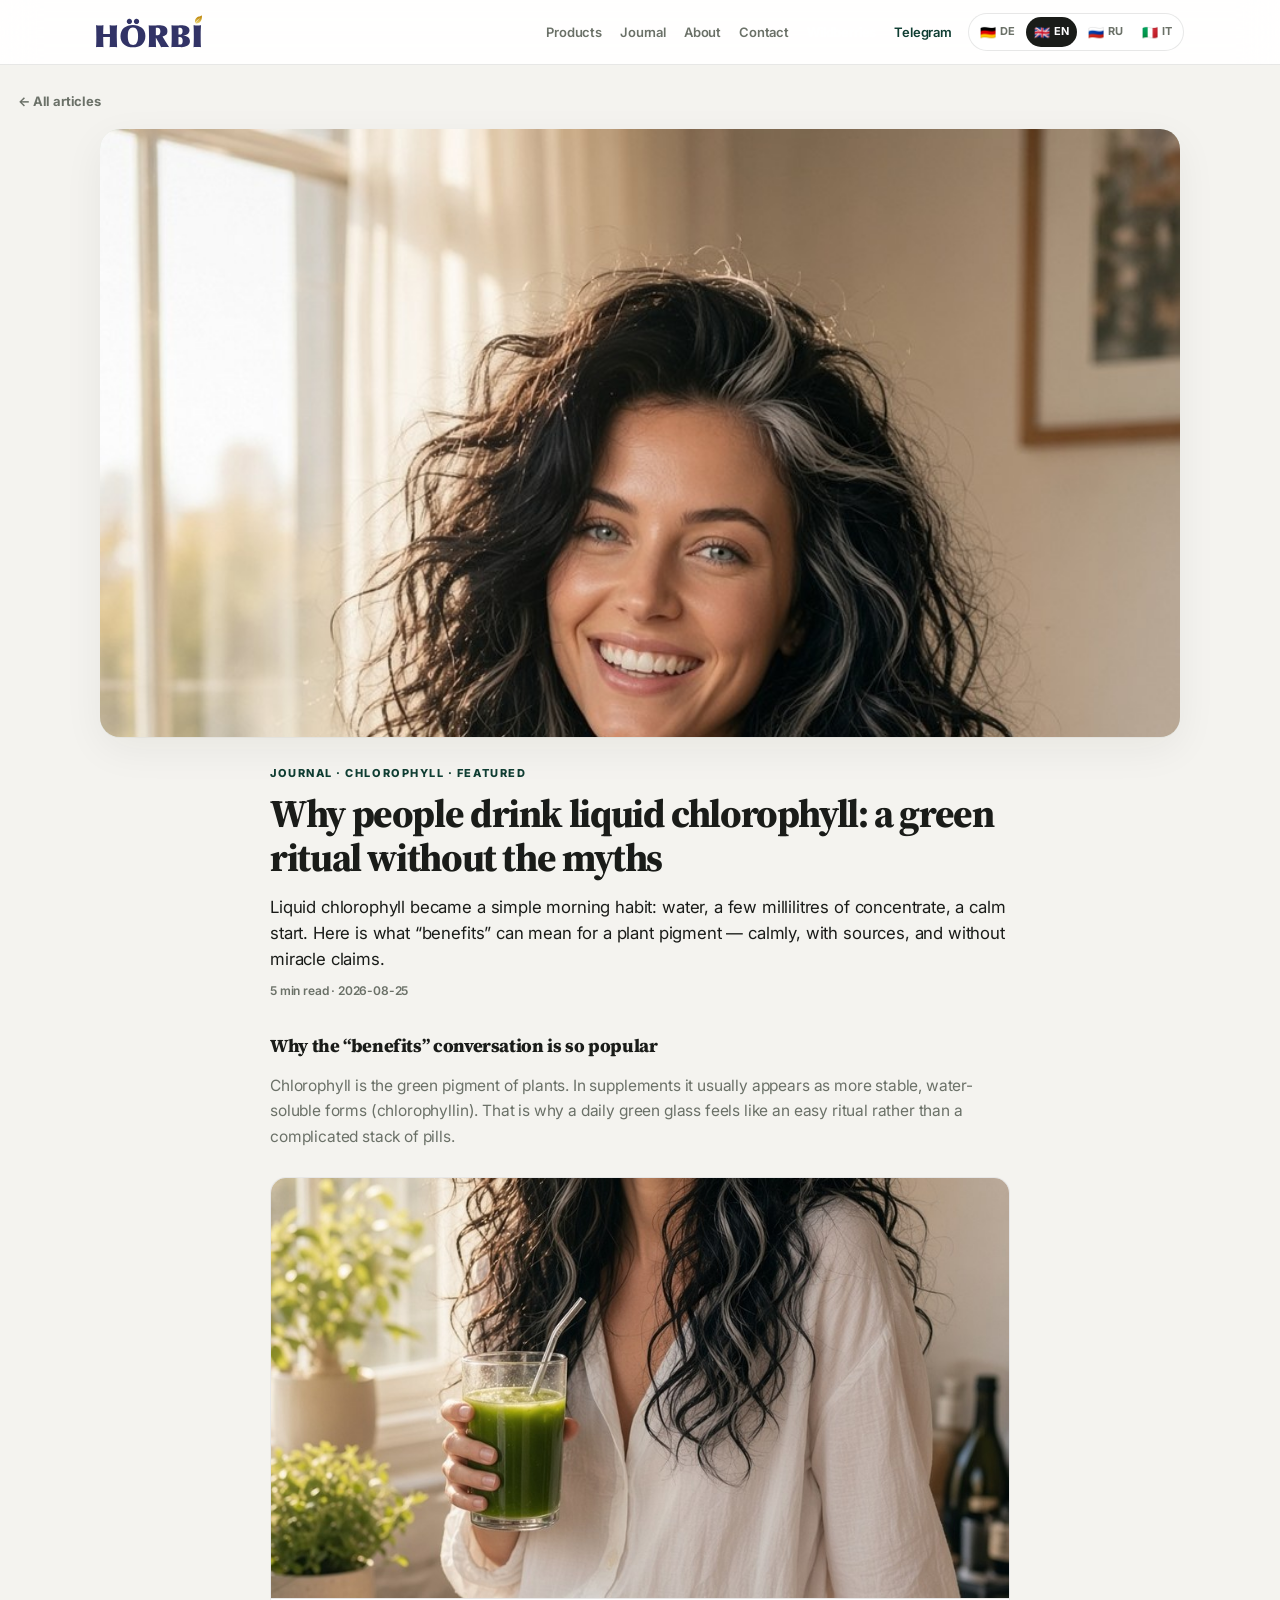
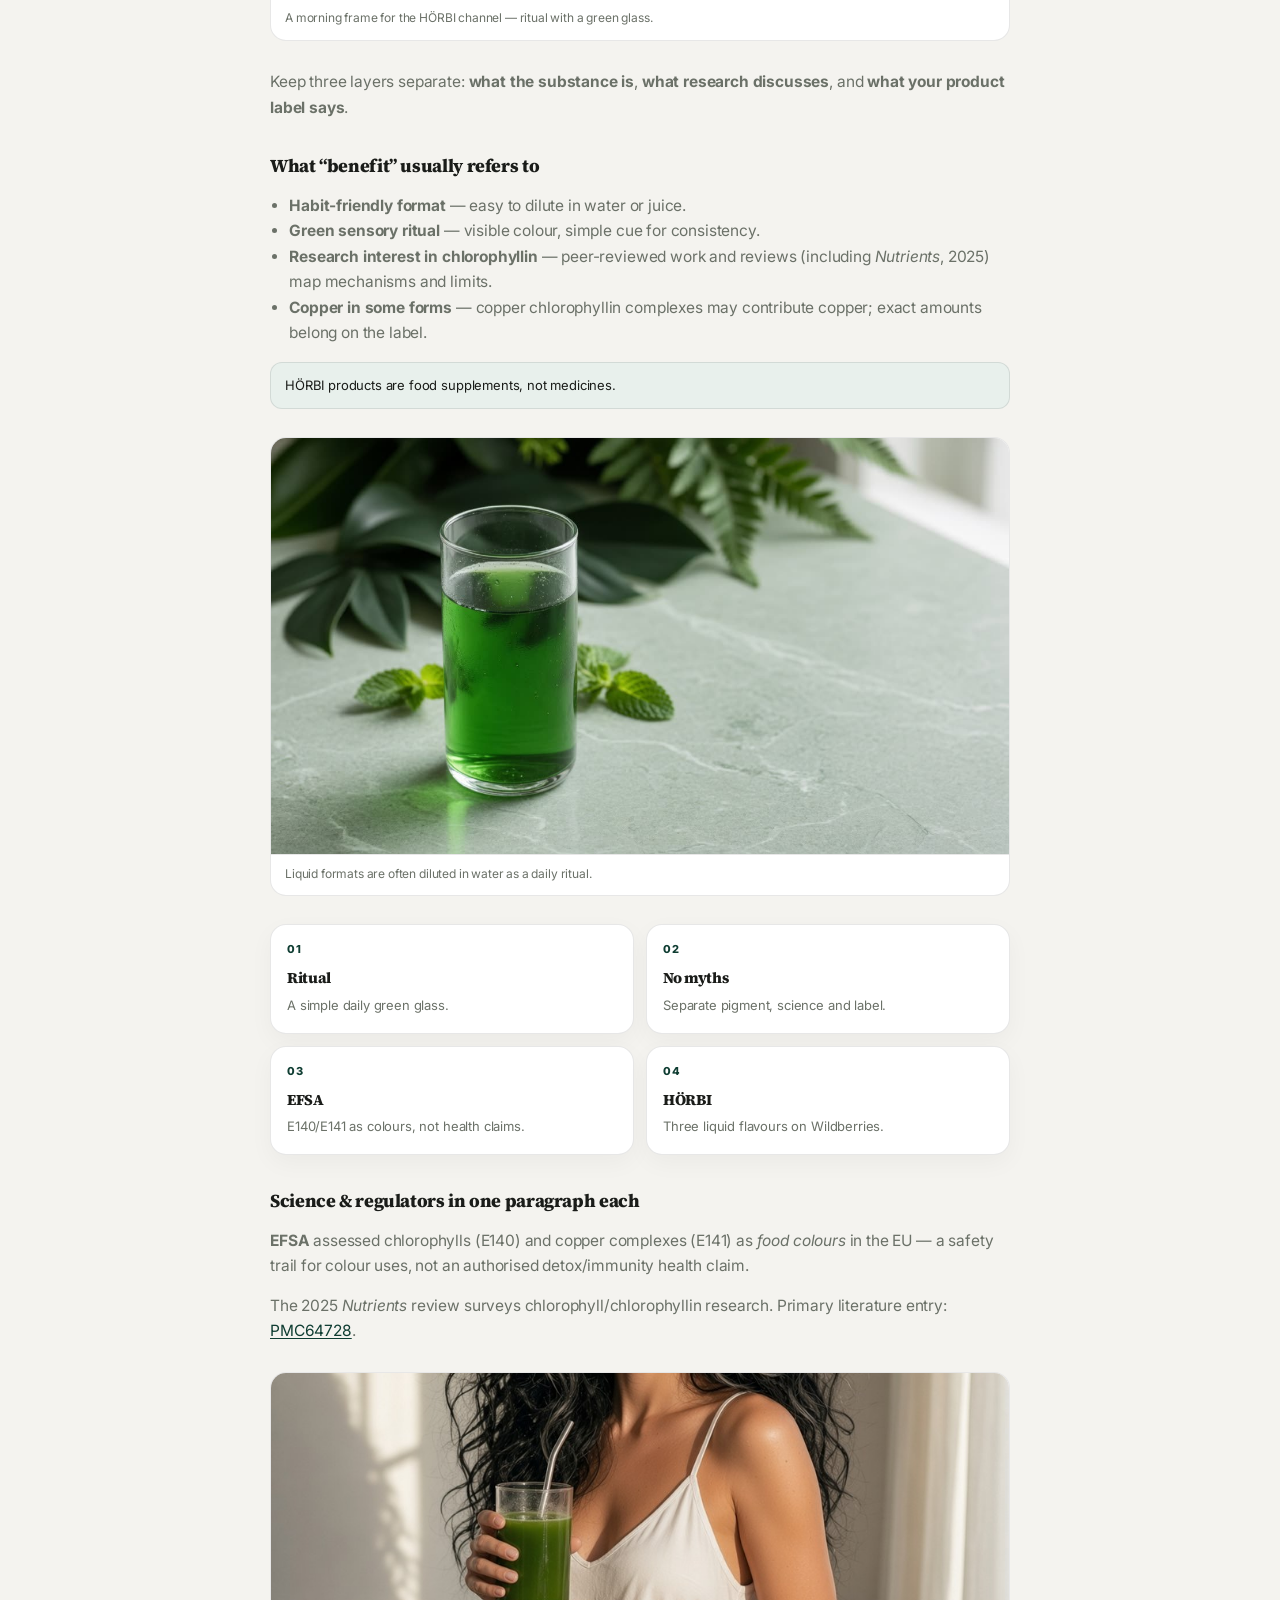
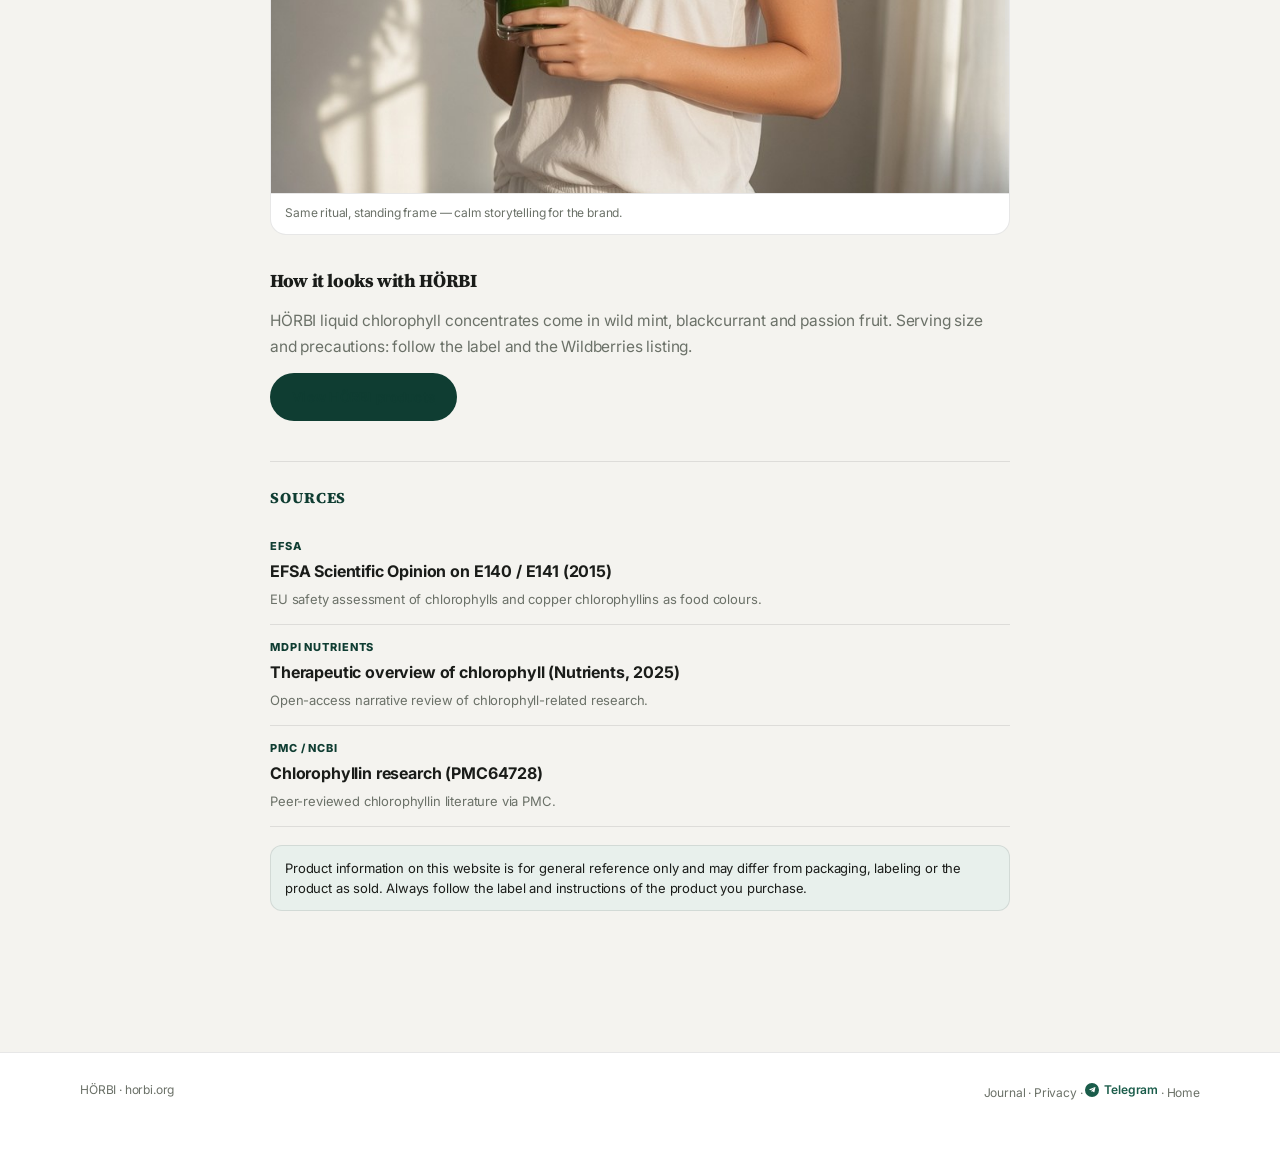
==== article.html @ d277d319 "Add featured chlorophyll ritual article with Alina photos First journal feature on green ritual with" ====
<!DOCTYPE html>
<html lang="en">
<head>
  <meta charset="UTF-8" />
  <meta name="viewport" content="width=device-width, initial-scale=1, viewport-fit=cover" />
  <title>Article — HÖRBI Journal</title>
  <meta name="description" content="HÖRBI Journal article on liquid chlorophyll with cited sources (PMC, EFSA, MDPI)." />
  <meta name="robots" content="index, follow" />
  <link rel="canonical" href="https://horbi.org/article.html" />
  <meta property="og:type" content="article" />
  <meta property="og:site_name" content="HÖRBI" />
  <meta property="og:image" content="https://horbi.org/media/articles/chlorophyll-glass.jpg" />
  <link rel="icon" href="media/brand/logo.svg" type="image/svg+xml" />
  <link rel="preconnect" href="https://fonts.googleapis.com" />
  <link rel="preconnect" href="https://fonts.gstatic.com" crossorigin />
  <link href="https://fonts.googleapis.com/css2?family=Inter:wght@400;500;600;700&family=Source+Serif+4:opsz,wght@8..60,500;8..60,600;8..60,700&display=swap" rel="stylesheet" />
  <link rel="stylesheet" href="css/app.css?v=20260825alina" />
  <link rel="stylesheet" href="css/articles.css?v=20260825alina" />
</head>
<body>
  <nav class="nav" id="site-nav">
    <div class="nav-inner">
      <a class="logo" href="index.html" aria-label="HÖRBI">
        <img src="media/brand/logo.svg" alt="HÖRBI" width="120" height="38" />
      </a>
      <button type="button" class="nav-toggle" id="nav-toggle" aria-expanded="false" aria-controls="nav-panel" aria-label="Menu">
        <span class="nav-toggle-bar" aria-hidden="true"></span>
        <span class="nav-toggle-bar" aria-hidden="true"></span>
        <span class="nav-toggle-bar" aria-hidden="true"></span>
      </button>
      <div class="nav-panel" id="nav-panel">
        <div class="nav-links">
          <a href="index.html#products" id="nav-products">Products</a>
          <a href="articles.html" id="nav-articles">Journal</a>
          <a href="index.html#about" id="nav-about">About</a>
          <a href="index.html#contact" id="nav-contact">Contact</a>
          <a class="nav-shop" href="https://www.wildberries.ru/brands/312311510-horbi" target="_blank" rel="noopener" id="nav-shop">Wildberries</a>
          <a class="nav-tg" href="https://t.me/horbiorg" target="_blank" rel="noopener" id="nav-telegram">Telegram</a>
        </div>
        <div class="lang" role="group" aria-label="Language">
          <button type="button" data-lang="de" title="Deutsch"><span class="flag">🇩🇪</span><span class="lang-code">DE</span></button>
          <button type="button" data-lang="en" class="active" title="English"><span class="flag">🇬🇧</span><span class="lang-code">EN</span></button>
          <button type="button" data-lang="ru" title="Русский"><span class="flag">🇷🇺</span><span class="lang-code">RU</span></button>
          <button type="button" data-lang="it" title="Italiano"><span class="flag">🇮🇹</span><span class="lang-code">IT</span></button>
        </div>
      </div>
    </div>
  </nav>

  <main class="article-page">
    <div id="article-root"></div>
  </main>

  <footer class="foot">
    <div class="foot-inner">
      <div>HÖRBI · horbi.org</div>
      <div>
        <a href="articles.html">Journal</a>
        ·
        <a href="privacy.html">Privacy</a>
        ·
        <a class="foot-tg" href="https://t.me/horbiorg" target="_blank" rel="noopener"><svg class="foot-tg__ico" viewBox="0 0 24 24" width="14" height="14" aria-hidden="true" focusable="false"><path fill="currentColor" d="M11.944 0A12 12 0 0 0 0 12a12 12 0 0 0 12 12 12 12 0 0 0 12-12A12 12 0 0 0 12 0a12 12 0 0 0-.056 0zm4.962 7.224c.1-.282.328-.4.582-.35.254.05.42.26.37.55l-1.7 8.04c-.12.56-.45.7-.91.43l-2.52-1.86-1.22 1.17c-.13.13-.25.25-.51.25l.18-2.56 4.66-4.21c.2-.18.0-.26-.1-.08l-5.76 3.63-2.48-.78c-.54-.17-.55-.54.11-.8l9.69-3.74z"/></svg>Telegram</a>
        ·
        <a href="index.html">Home</a>
      </div>
    </div>
  </footer>

  <script src="js/i18n.js?v=alina1"></script>
  <script src="js/articles-data.js?v=alina1"></script>
  <script src="js/articles-app.js?v=alina1"></script>
  <script src="js/track.js?v=1" defer></script>
</body>
</html>
---- css/app.css ----
/*
  HÖRBI — clinical / pharmacy-grade UI
  Inspired by Thorne (US clinical supplements): white space, charcoal type,
  restrained forest accent, science-over-hype calm.
*/
:root {
  --bg: #f7f6f3;
  --bg2: #ffffff;
  --page: #f4f3ef;
  --ink: #1a1c19;
  --ink-soft: #2c302a;
  --muted: #6b7168;
  --line: rgba(26, 28, 25, 0.1);
  --line-strong: rgba(26, 28, 25, 0.16);
  --green: #0f3d32;
  --green-mid: #1a5c4a;
  --green-deep: #0a2a22;
  --green-soft: #e8f0ec;
  --accent: #1a5c4a;
  --clinical: #eef2f0;
  --shadow: 0 1px 0 rgba(26, 28, 25, 0.04), 0 12px 40px rgba(26, 28, 25, 0.06);
  --shadow-hover: 0 1px 0 rgba(26, 28, 25, 0.05), 0 18px 48px rgba(26, 28, 25, 0.1);
  --ease: cubic-bezier(0.16, 1, 0.3, 1);
  --font: "Inter", "SF Pro Text", system-ui, -apple-system, sans-serif;
  --serif: "Source Serif 4", "Iowan Old Style", "Palatino Linotype", Georgia, serif;
  --max: 1120px;
  --radius: 12px;
  --radius-lg: 16px;
}

* { box-sizing: border-box; }
html { scroll-behavior: smooth; }
body {
  margin: 0;
  font-family: var(--font);
  color: var(--ink);
  line-height: 1.55;
  font-weight: 400;
  letter-spacing: -0.01em;
  -webkit-font-smoothing: antialiased;
  background-color: var(--page);
  background-image: none;
}
a { color: inherit; text-decoration: none; }
button { font: inherit; color: inherit; border: 0; background: none; cursor: pointer; }
img, video { display: block; max-width: 100%; }
h1, h2, h3, .section h2, .about h2, .contact-block h2, .hero h1 {
  font-family: var(--serif);
  font-weight: 600;
  letter-spacing: -0.025em;
}

/* Accessibility / SEO skip link */
.skip-link {
  position: absolute;
  left: -9999px;
  top: 0;
  z-index: 100;
  padding: 10px 16px;
  background: var(--ink);
  color: #fff;
  font-weight: 700;
  border-radius: 0 0 10px 0;
}
.skip-link:focus {
  left: 0;
}

/* Nav — clinical white bar */
.nav {
  position: fixed;
  inset: 0 0 auto 0;
  z-index: 50;
  min-height: 64px;
  display: flex;
  align-items: flex-start;
  justify-content: center;
  backdrop-filter: blur(18px) saturate(120%);
  background: rgba(255, 255, 255, 0.92);
  border-bottom: 1px solid var(--line);
}
.nav-inner {
  width: min(var(--max), 100%);
  padding: 0 16px;
  min-height: 64px;
  display: flex;
  align-items: center;
  justify-content: space-between;
  gap: 12px;
  position: relative;
  flex-wrap: wrap;
}
.logo {
  display: inline-flex;
  align-items: center;
  line-height: 0;
  flex: 0 0 auto;
  z-index: 2;
}
.logo img {
  height: 34px;
  width: auto;
  display: block;
}

/*
 * Mobile-first nav:
 * default = hamburger + collapsible panel
 * desktop (≥900px) = full horizontal bar, no hamburger
 */
.nav-toggle {
  display: grid;
  z-index: 3;
  order: 2;
  margin-left: auto;
  width: 46px;
  height: 46px;
  border-radius: 12px;
  border: 1px solid var(--line);
  background: #fff;
  box-shadow: 0 2px 10px rgba(18, 20, 15, 0.06);
  grid-auto-rows: min-content;
  place-content: center;
  place-items: center;
  gap: 5px;
  padding: 0;
  flex: 0 0 auto;
  -webkit-appearance: none;
  appearance: none;
  cursor: pointer;
}
.nav-toggle-bar {
  display: block;
  width: 18px;
  height: 2px;
  border-radius: 2px;
  background: #12140f;
  transition: transform 0.25s var(--ease), opacity 0.2s;
}
.nav.is-open .nav-toggle-bar:nth-child(1) {
  transform: translateY(7px) rotate(45deg);
}
.nav.is-open .nav-toggle-bar:nth-child(2) { opacity: 0; }
.nav.is-open .nav-toggle-bar:nth-child(3) {
  transform: translateY(-7px) rotate(-45deg);
}

.nav-panel {
  display: none;
  order: 3;
  flex: 1 1 100%;
  width: 100%;
  flex-direction: column;
  align-items: stretch;
  gap: 14px;
  padding: 8px 0 16px;
  border-top: 1px solid var(--line);
  min-width: 0;
}
.nav.is-open .nav-panel {
  display: flex;
}
.nav-links {
  display: flex;
  flex-direction: column;
  align-items: stretch;
  gap: 2px;
  width: 100%;
}
.nav-links > a {
  display: block;
  font-size: 15px;
  font-weight: 600;
  color: var(--muted);
  padding: 12px 10px;
  border-radius: 12px;
  white-space: normal;
}
.nav-links > a:hover,
.nav-links > a:active {
  background: rgba(47, 107, 58, 0.08);
  color: var(--ink);
}
.nav-links > a.nav-shop {
  color: #fff;
  font-weight: 600;
  background: var(--green);
  text-align: center;
  margin-top: 4px;
}
.nav-links > a.nav-shop:hover {
  background: var(--green-mid);
  color: #fff;
}
.nav-links > a.nav-tg {
  color: var(--green);
  font-weight: 600;
  background: var(--green-soft);
  text-align: center;
}

.lang {
  display: flex;
  gap: 3px;
  padding: 4px;
  border: 1px solid var(--line);
  border-radius: 999px;
  background: #fff;
  flex: 0 0 auto;
  width: 100%;
  justify-content: space-between;
}
.lang button {
  display: inline-flex;
  align-items: center;
  justify-content: center;
  gap: 4px;
  flex: 1 1 0;
  min-height: 40px;
  padding: 0 6px;
  border-radius: 999px;
  font-size: 11px;
  font-weight: 700;
  color: var(--muted);
}
.lang button.active {
  background: var(--ink);
  color: #fff;
}
.lang .flag { font-size: 13px; line-height: 1; }

/* Desktop: full menu, hide hamburger */
@media (min-width: 900px) {
  .nav-toggle {
    display: none !important;
  }
  .nav-panel {
    display: flex !important;
    order: 2;
    flex: 1 1 auto;
    width: auto;
    flex-direction: row;
    align-items: center;
    justify-content: flex-end;
    gap: 14px;
    padding: 0;
    border-top: 0;
  }
  .nav-links {
    flex-direction: row;
    align-items: center;
    gap: 4px 14px;
    width: auto;
    flex-wrap: wrap;
    justify-content: flex-end;
  }
  .nav-links > a {
    display: inline;
    font-size: 13px;
    padding: 6px 2px;
    border-radius: 0;
    background: transparent;
    white-space: nowrap;
  }
  .nav-links > a:hover,
  .nav-links > a:active {
    background: transparent;
    color: var(--ink);
  }
  .nav-links > a.nav-shop,
  .nav-links > a.nav-tg {
    background: transparent;
    margin-top: 0;
    text-align: left;
  }
  .lang {
    width: auto;
    justify-content: flex-start;
    padding: 3px;
  }
  .lang button {
    flex: 0 0 auto;
    min-height: 30px;
    padding: 0 8px;
  }
}

/* Hero: full first screen — logo + headline + CTAs, then scroll to products */
.hero {
  position: relative;
  /* true full viewport on load (mobile browser chrome safe) */
  height: 100vh;
  height: 100svh;
  min-height: 100vh;
  min-height: 100svh;
  max-height: 100vh;
  max-height: 100svh;
  display: grid;
  place-items: center;
  text-align: center;
  /* room for fixed nav; keep content optically centered */
  padding: max(72px, env(safe-area-inset-top, 0px)) 18px max(28px, env(safe-area-inset-bottom, 0px));
  box-sizing: border-box;
  overflow: hidden;
  color: #fff;
  isolation: isolate;
}
.hero-media {
  position: absolute;
  inset: 0;
  overflow: hidden;
  z-index: 0;
  background: #0a1f18;
}
.hero-video {
  position: absolute;
  inset: -12px;
  width: calc(100% + 24px);
  height: calc(100% + 24px);
  object-fit: cover;
  filter: saturate(0.92) brightness(0.78) contrast(1.05);
  transform: scale(1.03);
  opacity: 1;
}
.hero-blur {
  position: absolute;
  inset: 0;
  background: rgba(8, 22, 18, 0.22);
  backdrop-filter: none;
  -webkit-backdrop-filter: none;
}
.hero-veil {
  position: absolute;
  inset: 0;
  background:
    linear-gradient(180deg,
      rgba(6, 18, 14, 0.55) 0%,
      rgba(8, 22, 18, 0.28) 42%,
      rgba(8, 22, 18, 0.5) 100%);
}
.hero-fade {
  position: absolute;
  left: 0;
  right: 0;
  bottom: 0;
  height: 96px;
  z-index: 1;
  pointer-events: none;
  background: linear-gradient(
    180deg,
    rgba(244, 243, 239, 0) 0%,
    rgba(244, 243, 239, 0.45) 50%,
    var(--page) 100%
  );
}
.hero-copy {
  position: relative;
  z-index: 2;
  /* grows with desktop width so type can go ~2× on large screens */
  max-width: min(1120px, 94vw);
  width: 100%;
  margin: 0 auto;
  padding: 0 4px 8px;
  display: flex;
  flex-direction: column;
  align-items: center;
  justify-content: center;
}
/* large white brand mark instead of «БАДы» kicker */
.hero-brand {
  display: flex;
  justify-content: center;
  margin: 0 0 clamp(16px, 2.2vw, 32px);
}
.hero-logo {
  /* phone ~72vw; desktop scales up to ~2× previous 380px cap */
  width: min(72vw, clamp(280px, 36vw, 760px));
  height: auto;
  max-height: none;
  opacity: 0.98;
  /* uses logo-white.svg — no CSS filter (broken on many iOS Safari builds) */
  filter: none;
  -webkit-filter: none;
  box-shadow: none;
}
.hero h1 {
  margin: 0;
  font-family: var(--serif);
  font-size: clamp(2.2rem, 1.05rem + 4.8vw, 5.6rem);
  font-weight: 600;
  letter-spacing: -0.03em;
  line-height: 1.02;
  white-space: pre-line;
}
.hero .sub {
  margin: clamp(14px, 1.8vw, 26px) auto 0;
  max-width: min(40ch, 92%);
  font-size: clamp(0.98rem, 0.88rem + 0.55vw, 1.35rem);
  font-weight: 400;
  line-height: 1.5;
  color: rgba(255, 255, 255, 0.88);
}
.actions {
  margin-top: clamp(22px, 2.5vw, 40px);
  display: flex;
  flex-wrap: wrap;
  gap: clamp(10px, 1.2vw, 16px);
  justify-content: center;
}
.hero .btn {
  min-height: clamp(46px, 3.2vw, 58px);
  padding: 0 clamp(20px, 2vw, 32px);
  font-size: clamp(14px, 0.85rem + 0.35vw, 17px);
}
.btn {
  display: inline-flex;
  align-items: center;
  justify-content: center;
  min-height: 48px;
  padding: 0 22px;
  border-radius: 999px;
  font-weight: 600;
  font-size: 13.5px;
  letter-spacing: 0.02em;
  transition: background 0.2s var(--ease), color 0.2s, box-shadow 0.2s, transform 0.2s;
}
.btn-fill {
  background: #fff;
  color: var(--green-deep);
}
.btn-fill:hover {
  transform: translateY(-1px);
  box-shadow: var(--shadow-hover);
}
.btn-ghost {
  border: 1px solid rgba(255, 255, 255, 0.4);
  color: #fff;
  background: rgba(255, 255, 255, 0.06);
}
.btn-ghost:hover {
  background: rgba(255, 255, 255, 0.12);
}
.btn-dark {
  background: var(--green);
  color: #fff;
}
.btn-dark:hover {
  background: var(--green-mid);
}
.btn-line {
  border: 1px solid var(--line-strong);
  background: #fff;
  color: var(--ink);
}
.btn-line:hover {
  border-color: var(--green);
  color: var(--green);
}

/* Living catalog band — starts right after full-screen hero */
.catalog-band {
  position: relative;
  isolation: isolate;
  overflow: hidden;
  padding: 36px 0 36px;
  scroll-margin-top: 64px;
}
#products {
  scroll-margin-top: 72px;
}
.catalog-media {
  position: absolute;
  inset: 0;
  z-index: 0;
  overflow: hidden;
  pointer-events: none;
}
.catalog-video {
  position: absolute;
  inset: -12px;
  width: calc(100% + 24px);
  height: calc(100% + 24px);
  object-fit: cover;
  object-position: center;
  filter: blur(1px) saturate(1.05) brightness(0.92);
  transform: scale(1.03);
  opacity: 0.55;
}
.catalog-veil {
  position: absolute;
  inset: 0;
  background:
    linear-gradient(180deg,
      rgba(244, 243, 239, 0.92) 0%,
      rgba(244, 243, 239, 0.82) 20%,
      rgba(244, 243, 239, 0.78) 55%,
      rgba(244, 243, 239, 0.94) 100%);
}
/* Prefer reduced motion / save data: hide video */
@media (prefers-reduced-motion: reduce) {
  .catalog-video { display: none; }
  .catalog-veil {
    background: transparent;
  }
}

/* Sections — float over catalog video / page gradients */
.section {
  width: min(var(--max), 100%);
  margin: 0 auto;
  padding: 28px 18px 12px;
  position: relative;
  z-index: 2;
}
.section h2 {
  margin: 0 0 22px;
  font-family: var(--serif);
  font-size: clamp(1.55rem, 2.8vw, 2.05rem);
  letter-spacing: -0.028em;
  font-weight: 600;
  color: var(--ink);
}
.catalog-band .section h2 {
  text-shadow: none;
}
.grid {
  display: grid;
  grid-template-columns: repeat(3, 1fr);
  gap: 16px;
}

/* Product cards — pharmacy shelf: quiet white, thin border */
.card {
  display: flex;
  flex-direction: column;
  border-radius: var(--radius-lg);
  overflow: hidden;
  background: var(--bg2);
  border: 1px solid var(--line);
  box-shadow: var(--shadow);
  cursor: pointer;
  text-align: left;
  padding: 0;
  color: inherit;
  transition: transform 0.3s var(--ease), box-shadow 0.3s, border-color 0.3s;
  min-width: 0;
}
.card:hover {
  transform: translateY(-3px);
  border-color: var(--line-strong);
  box-shadow: var(--shadow-hover);
}
.card.soon { cursor: pointer; }
.card-media {
  position: relative;
  width: 100%;
  aspect-ratio: 4 / 5;
  background: var(--clinical);
  overflow: hidden;
}
.card-media .card-img,
.card-media img {
  width: 100%;
  height: 100%;
  object-fit: cover;
  object-position: center;
  display: block;
}
/* placeholder only when it's the sole media child (no photo) */
.card-media .ph {
  position: absolute;
  inset: 0;
  display: none;
  place-items: center;
  gap: 8px;
  padding: 20px;
  text-align: center;
  color: var(--muted);
  font-weight: 600;
  background: var(--clinical);
  pointer-events: none;
}
/* never show placeholder on top of a real image */
.card-media:has(img) .ph,
.card-media .ph[hidden] {
  display: none !important;
}
.card-media:not(:has(img)) .ph,
.card-media .ph:only-child {
  display: grid;
}
.badge {
  position: absolute;
  top: 12px;
  left: 12px;
  z-index: 1;
  font-size: 10px;
  font-weight: 700;
  letter-spacing: 0.12em;
  text-transform: uppercase;
  padding: 6px 10px;
  border-radius: 4px;
  background: var(--green);
  color: #fff;
  border: 0;
}
.card-body {
  padding: 18px 16px 20px;
  display: flex;
  flex-direction: column;
  gap: 6px;
  flex: 1;
  min-height: 0;
  border-top: 1px solid var(--line);
}
.card-body h3 {
  margin: 0;
  font-family: var(--serif);
  font-size: 1.08rem;
  font-weight: 600;
  letter-spacing: -0.02em;
  line-height: 1.28;
}
.card-body p {
  margin: 0;
  color: var(--muted);
  font-size: 13px;
  line-height: 1.45;
  flex: 1;
}
.card-body .more {
  margin-top: 10px;
  font-size: 11px;
  font-weight: 700;
  letter-spacing: 0.08em;
  text-transform: uppercase;
  color: var(--green-mid);
}
.soon-big {
  font-family: var(--serif);
  font-size: 1.35rem;
  font-weight: 600;
  letter-spacing: 0.04em;
  text-transform: uppercase;
  color: var(--green);
}

/* About */
.about {
  width: min(720px, 100%);
  margin: 48px auto 0;
  padding: 48px 18px 12px;
  text-align: center;
}
.about h2 {
  margin: 0 0 16px;
  font-family: var(--serif);
  letter-spacing: -0.028em;
  font-weight: 600;
  font-size: clamp(1.55rem, 2.8vw, 2.1rem);
}
.about p {
  margin: 0 auto 14px;
  color: var(--muted);
  font-size: 16px;
  line-height: 1.65;
  max-width: 54ch;
}

/* Contact — clinical card */
.contact-block {
  width: min(560px, 100%);
  margin: 36px auto 0;
  padding: 36px 28px 34px;
  text-align: center;
  border-radius: var(--radius-lg);
  border: 1px solid var(--line);
  background: #fff;
  box-shadow: var(--shadow);
}
.contact-block h2 {
  margin: 0 0 12px;
  font-family: var(--serif);
  letter-spacing: -0.028em;
  font-weight: 600;
}
.contact-block p {
  margin: 0 auto 22px;
  color: var(--muted);
  max-width: 38ch;
  font-size: 15px;
  line-height: 1.55;
}
/* Telegram channel — calm clinical strip */
.tg-channel {
  width: min(560px, 100%);
  margin: 28px auto 0;
  padding: 0 18px 8px;
}
.tg-channel__card {
  display: flex;
  align-items: center;
  gap: 14px;
  padding: 18px 20px;
  border-radius: var(--radius-lg);
  border: 1px solid var(--line);
  background: #fff;
  box-shadow: var(--shadow);
  color: var(--ink);
  text-decoration: none;
  transition: transform 0.2s var(--ease), box-shadow 0.2s, border-color 0.2s;
}
.tg-channel__card:hover {
  transform: translateY(-2px);
  border-color: var(--line-strong);
  box-shadow: var(--shadow-hover);
  color: var(--ink);
}
.tg-channel__icon {
  flex: 0 0 48px;
  width: 48px;
  height: 48px;
  border-radius: 50%;
  display: grid;
  place-items: center;
  color: #fff;
  background: #229ed9;
  box-shadow: none;
}
.tg-channel__icon svg { display: block; }
.tg-channel__text {
  flex: 1 1 auto;
  min-width: 0;
  display: flex;
  flex-direction: column;
  gap: 2px;
  text-align: left;
}
.tg-channel__kicker {
  font-size: 10px;
  font-weight: 700;
  letter-spacing: 0.12em;
  text-transform: uppercase;
  color: var(--green-mid);
}
.tg-channel__title {
  font-family: var(--serif);
  font-size: 17px;
  font-weight: 600;
  letter-spacing: -0.02em;
  line-height: 1.25;
}
.tg-channel__sub {
  font-size: 13px;
  color: var(--muted);
  line-height: 1.4;
}
.tg-channel__cta {
  flex: 0 0 auto;
  font-size: 12px;
  font-weight: 700;
  letter-spacing: 0.04em;
  text-transform: uppercase;
  color: var(--green);
  white-space: nowrap;
}
@media (max-width: 560px) {
  .tg-channel__cta { display: none; }
  .tg-channel__card { padding: 14px 14px; gap: 12px; }
  .tg-channel__icon { flex-basis: 44px; width: 44px; height: 44px; }
}

.foot-tg {
  display: inline-flex;
  align-items: center;
  gap: 5px;
  color: var(--green-mid);
  font-weight: 600;
}
.foot-tg__ico {
  display: block;
  flex: 0 0 auto;
}

.foot {
  margin-top: 56px;
  border-top: 1px solid var(--line);
  padding: 28px 18px 48px;
  background: #fff;
}
.foot-disclaimer {
  width: min(var(--max), 100%);
  margin: 14px auto 0;
  max-width: 62ch;
  font-size: 11px;
  line-height: 1.45;
  color: var(--muted);
  opacity: 0.72;
  text-align: left;
}
.foot-inner {
  width: min(var(--max), 100%);
  margin: 0 auto;
  display: flex;
  justify-content: space-between;
  gap: 12px;
  flex-wrap: wrap;
  font-size: 12px;
  color: var(--muted);
}

/* Modal — always fits viewport width; only thumbs scroll sideways */
.overlay {
  position: fixed;
  inset: 0;
  z-index: 80;
  background: rgba(18, 20, 15, 0.55);
  backdrop-filter: blur(10px);
  display: grid;
  place-items: center;
  padding: 12px;
  opacity: 0;
  pointer-events: none;
  transition: opacity 0.25s ease;
  /* never let modal content grow the page sideways */
  overflow-x: hidden;
  max-width: 100vw;
  box-sizing: border-box;
}
.overlay.open { opacity: 1; pointer-events: auto; }
.sheet {
  width: min(980px, 100%);
  max-width: 100%;
  min-width: 0;
  max-height: min(92vh, 860px);
  background: #fff;
  border: 1px solid var(--line);
  border-radius: var(--radius-lg);
  overflow-x: hidden;
  overflow-y: auto;
  display: grid;
  grid-template-columns: minmax(0, 1fr) minmax(0, 1.05fr);
  position: relative;
  box-shadow: var(--shadow-hover);
  transform: translateY(12px) scale(0.98);
  transition: transform 0.35s var(--ease);
  box-sizing: border-box;
}
.overlay.open .sheet { transform: none; }
.sheet-gallery {
  background: var(--clinical);
  min-height: 0;
  min-width: 0;
  max-width: 100%;
  display: flex;
  flex-direction: column;
  max-height: min(92vh, 860px);
  overflow: hidden; /* thumbs scroll inside, not the whole sheet */
}
.sheet-main {
  flex: 1 1 auto;
  min-height: 220px;
  min-width: 0;
  max-height: calc(92vh - 96px);
  display: grid;
  place-items: center;
  padding: 12px;
  overflow: hidden;
  position: relative;
  touch-action: pan-y;
  cursor: grab;
  user-select: none;
  -webkit-user-select: none;
}
.sheet-main:active { cursor: grabbing; }
.sheet-main img {
  width: 100%;
  height: 100%;
  max-width: 100%;
  max-height: calc(92vh - 120px);
  object-fit: contain;
  object-position: center;
  border-radius: 12px;
  pointer-events: none; /* swipe hits the container */
  transition: opacity 0.18s ease, transform 0.18s ease;
}
.sheet-main.is-swiping img {
  transition: none;
}
/* subtle swipe hint arrows on touch/desktop */
.sheet-nav {
  position: absolute;
  top: 50%;
  transform: translateY(-50%);
  z-index: 2;
  width: 40px;
  height: 40px;
  border-radius: 50%;
  border: 1px solid var(--line);
  background: rgba(255, 255, 255, 0.92);
  color: var(--ink);
  font-size: 22px;
  line-height: 1;
  display: grid;
  place-items: center;
  box-shadow: 0 4px 16px rgba(0, 0, 0, 0.08);
  opacity: 0.92;
}
.sheet-nav:hover { opacity: 1; }
.sheet-nav.prev { left: 10px; }
.sheet-nav.next { right: 10px; }
.sheet-nav[hidden] { display: none !important; }
.sheet-counter {
  position: absolute;
  bottom: 14px;
  left: 50%;
  transform: translateX(-50%);
  z-index: 2;
  font-size: 11px;
  font-weight: 700;
  letter-spacing: 0.06em;
  padding: 5px 10px;
  border-radius: 999px;
  background: rgba(18, 20, 15, 0.55);
  color: #fff;
  pointer-events: none;
}
.sheet-counter[hidden] { display: none !important; }
.sheet-main .sheet-photo {
  cursor: zoom-in;
}

/* Fullscreen lightbox over product modal */
.lightbox {
  position: fixed;
  inset: 0;
  z-index: 100;
  display: grid;
  place-items: center;
  background: rgba(8, 10, 7, 0.88);
  backdrop-filter: blur(12px) saturate(120%);
  -webkit-backdrop-filter: blur(12px) saturate(120%);
  opacity: 0;
  pointer-events: none;
  transition: opacity 0.22s ease;
  padding: env(safe-area-inset-top, 0) env(safe-area-inset-right, 0) env(safe-area-inset-bottom, 0) env(safe-area-inset-left, 0);
}
.lightbox.open {
  opacity: 1;
  pointer-events: auto;
}
.lightbox[hidden] {
  display: none !important;
}
.lightbox.open[hidden] {
  display: grid !important;
}
.lightbox-stage {
  width: min(96vw, 1400px);
  height: min(88vh, 92dvh);
  display: grid;
  place-items: center;
  touch-action: pan-y;
  cursor: grab;
  user-select: none;
  -webkit-user-select: none;
}
.lightbox-stage:active { cursor: grabbing; }
.lightbox-img {
  max-width: 100%;
  max-height: min(88vh, 92dvh);
  width: auto;
  height: auto;
  object-fit: contain;
  border-radius: 8px;
  box-shadow: 0 24px 80px rgba(0, 0, 0, 0.45);
  pointer-events: none;
  transition: opacity 0.18s ease, transform 0.18s ease;
}
.lightbox-stage.is-swiping .lightbox-img {
  transition: none;
}
.lightbox-close {
  position: absolute;
  top: max(12px, env(safe-area-inset-top, 0px));
  right: max(12px, env(safe-area-inset-right, 0px));
  z-index: 3;
  width: 44px;
  height: 44px;
  border-radius: 50%;
  border: 1px solid rgba(255, 255, 255, 0.2);
  background: rgba(0, 0, 0, 0.45);
  color: #fff;
  font-size: 26px;
  line-height: 1;
  display: grid;
  place-items: center;
  cursor: pointer;
}
.lightbox-close:hover { background: rgba(0, 0, 0, 0.65); }
.lightbox-nav {
  position: absolute;
  top: 50%;
  transform: translateY(-50%);
  z-index: 3;
  width: 48px;
  height: 48px;
  border-radius: 50%;
  border: 1px solid rgba(255, 255, 255, 0.22);
  background: rgba(255, 255, 255, 0.12);
  color: #fff;
  font-size: 28px;
  line-height: 1;
  display: grid;
  place-items: center;
  cursor: pointer;
  backdrop-filter: blur(8px);
}
.lightbox-nav:hover { background: rgba(255, 255, 255, 0.22); }
.lightbox-nav.prev { left: max(10px, env(safe-area-inset-left, 0px)); }
.lightbox-nav.next { right: max(10px, env(safe-area-inset-right, 0px)); }
.lightbox-nav[hidden] { display: none !important; }
.lightbox-counter {
  position: absolute;
  bottom: max(16px, env(safe-area-inset-bottom, 0px));
  left: 50%;
  transform: translateX(-50%);
  z-index: 3;
  font-size: 12px;
  font-weight: 700;
  letter-spacing: 0.08em;
  padding: 7px 14px;
  border-radius: 999px;
  background: rgba(0, 0, 0, 0.5);
  color: #fff;
  pointer-events: none;
}
.lightbox-counter[hidden] { display: none !important; }
@media (max-width: 600px) {
  .lightbox-nav {
    width: 40px;
    height: 40px;
    font-size: 24px;
  }
  .lightbox-stage {
    width: 100vw;
    height: min(78vh, 80dvh);
  }
  .lightbox-img {
    max-height: min(78vh, 80dvh);
    border-radius: 0;
  }
}
.sheet-main .ph {
  color: var(--muted);
  text-align: center;
  padding: 24px;
}
.thumbs {
  display: flex;
  gap: 8px;
  padding: 10px 12px 12px;
  overflow-x: auto;
  overflow-y: hidden;
  border-top: 1px solid var(--line);
  background: #f7f6f2;
  flex: 0 0 auto;
  width: 100%;
  max-width: 100%;
  min-width: 0;
  box-sizing: border-box;
  overscroll-behavior-x: contain;
  -webkit-overflow-scrolling: touch;
}
.thumbs button {
  flex: 0 0 56px;
  width: 56px;
  height: 56px;
  border-radius: 10px;
  overflow: hidden;
  border: 2px solid transparent;
  padding: 0;
  opacity: 0.75;
  background: #fff;
}
.thumbs button.active {
  opacity: 1;
  border-color: var(--green);
}
.thumbs img {
  width: 100%;
  height: 100%;
  object-fit: cover;
}
.sheet-body {
  padding: 24px 22px 20px;
  display: flex;
  flex-direction: column;
  gap: 10px;
  min-height: 0;
  min-width: 0;
  max-width: 100%;
  max-height: min(92vh, 860px);
  overflow-x: hidden;
  overflow-y: auto;
  box-sizing: border-box;
}
.sheet-body .sku {
  font-size: 11px;
  font-weight: 800;
  letter-spacing: 0.1em;
  text-transform: uppercase;
  color: var(--green);
}
.sheet-body h2 {
  margin: 0;
  font-size: clamp(1.25rem, 2.5vw, 1.55rem);
  letter-spacing: -0.03em;
  line-height: 1.15;
  font-weight: 800;
  max-width: 100%;
  overflow-wrap: anywhere;
  word-break: break-word;
}
#sheet-desc {
  flex: 1 1 auto;
  min-height: 0;
  min-width: 0;
  width: 100%;
  max-width: 100%;
  overflow-x: hidden;
  overflow-y: auto;
  -webkit-overflow-scrolling: touch;
  padding-right: 0;
  color: var(--muted);
  font-size: 14px;
  line-height: 1.5;
  overflow-wrap: anywhere;
  word-break: break-word;
  -webkit-text-size-adjust: 100%;
  text-size-adjust: 100%;
  box-sizing: border-box;
}
#sheet-desc * {
  max-width: 100%;
  box-sizing: border-box;
}
#sheet-desc .lead {
  color: var(--ink);
  margin: 0 0 10px;
  font-size: 15px;
  line-height: 1.45;
}
#sheet-desc .note {
  font-size: 12px;
  opacity: 0.8;
  margin: 0 0 12px;
}
#sheet-desc h4 {
  margin: 14px 0 6px;
  font-size: 11px;
  letter-spacing: 0.08em;
  text-transform: uppercase;
  color: var(--green);
  font-weight: 800;
}
#sheet-desc p {
  margin: 0 0 10px;
  max-width: 100%;
}
#sheet-desc ul {
  margin: 0 0 6px;
  padding-left: 1.15em;
  max-width: 100%;
}
#sheet-desc li { margin-bottom: 3px; }
/* tables: stack-friendly fixed layout, never wider than card */
#sheet-desc .spec {
  width: 100%;
  max-width: 100%;
  border-collapse: collapse;
  table-layout: fixed;
  font-size: 13px;
  margin: 6px 0 10px;
  display: table;
}
#sheet-desc .spec th,
#sheet-desc .spec td {
  border: 1px solid var(--line);
  padding: 8px 10px;
  text-align: left;
  vertical-align: top;
  overflow-wrap: anywhere;
  word-break: break-word;
  hyphens: auto;
}
#sheet-desc .spec th {
  background: var(--green-soft);
  color: var(--ink);
  width: 40%;
}
#sheet-desc .spec td { width: 60%; }
#sheet-desc .soon-line {
  font-size: clamp(1.1rem, 4.5vw, 1.6rem);
  font-weight: 900;
  color: var(--green);
  letter-spacing: 0.04em;
  margin: 8px 0;
}
.sheet-actions {
  display: flex;
  flex-wrap: wrap;
  gap: 8px;
  margin-top: 4px;
  flex: 0 0 auto;
  min-width: 0;
  max-width: 100%;
}
.sheet-actions .btn {
  max-width: 100%;
  white-space: normal;
  text-align: center;
}
.x {
  position: absolute;
  top: 10px;
  right: 10px;
  z-index: 3;
  width: 36px;
  height: 36px;
  border-radius: 50%;
  border: 1px solid var(--line);
  background: rgba(255,255,255,0.92);
  color: var(--ink);
  font-size: 20px;
  display: grid;
  place-items: center;
}

@media (max-width: 900px) {
  .grid { grid-template-columns: repeat(2, 1fr); }
  .overlay {
    padding: 8px;
    display: flex;
    flex-direction: column;
    justify-content: flex-end;
    align-items: stretch;
    width: 100%;
    max-width: 100vw;
    overflow-x: hidden;
  }
  .sheet {
    grid-template-columns: minmax(0, 1fr);
    width: 100%;
    max-width: 100%;
    min-width: 0;
    max-height: 94vh;
    max-height: 94dvh;
    overflow-x: hidden;
    overflow-y: auto;
    border-radius: 18px;
    -webkit-overflow-scrolling: touch;
  }
  .sheet-gallery {
    max-height: none;
    min-width: 0;
    max-width: 100%;
    overflow: hidden;
  }
  .sheet-main {
    max-height: 38vh;
    min-height: 160px;
    padding: 10px;
    min-width: 0;
  }
  .sheet-main img { max-height: 36vh; max-width: 100%; }
  .sheet-body {
    max-height: none;
    overflow-x: hidden;
    overflow-y: visible;
    padding: 16px 14px 18px;
    gap: 8px;
    min-width: 0;
    max-width: 100%;
    width: 100%;
  }
  .sheet-body h2 {
    font-size: 1.15rem;
    line-height: 1.25;
  }
  #sheet-desc {
    max-height: none;
    overflow-x: hidden;
    overflow-y: visible;
    font-size: 13px;
    line-height: 1.45;
    width: 100%;
    min-width: 0;
  }
  #sheet-desc .lead { font-size: 14px; }
  #sheet-desc h4 {
    font-size: 10px;
    margin: 12px 0 5px;
  }
  #sheet-desc .spec {
    font-size: 12px;
    width: 100%;
  }
  #sheet-desc .spec th,
  #sheet-desc .spec td {
    padding: 7px 8px;
  }
  .sheet-actions {
    flex-direction: column;
    width: 100%;
  }
  .sheet-actions .btn {
    width: 100%;
    justify-content: center;
  }
}
@media (max-width: 600px) {
  .grid { grid-template-columns: 1fr; }
  .hero {
    height: 100svh;
    min-height: 100svh;
    max-height: 100svh;
    padding-top: max(64px, env(safe-area-inset-top, 0px));
    padding-bottom: max(20px, env(safe-area-inset-bottom, 0px));
  }
  .hero-logo { width: min(78vw, 300px); }
  .hero h1 { font-size: clamp(2.1rem, 9vw, 3.2rem); }
  .hero-fade { height: 48px; }
  .sheet-nav { width: 36px; height: 36px; font-size: 20px; }
  .sheet-nav.prev { left: 6px; }
  .sheet-nav.next { right: 6px; }
  .overlay {
    padding: 0;
    width: 100%;
    max-width: 100vw;
  }
  .sheet {
    width: 100%;
    max-width: 100vw;
    max-height: 100vh;
    max-height: 100dvh;
    border-radius: 16px 16px 0 0;
    margin-top: auto;
    min-height: min(92dvh, 100%);
    overflow-x: hidden;
  }
  .sheet-body {
    padding: 14px 12px 20px;
    width: 100%;
    max-width: 100%;
  }
  .sheet-body h2 {
    font-size: 1.05rem;
    padding-right: 36px; /* room for close btn */
  }
  #sheet-desc {
    font-size: 12.5px;
    width: 100%;
  }
  #sheet-desc .lead {
    font-size: 13px;
  }
  #sheet-desc ul {
    padding-left: 1.1em;
  }
  /* on very small screens stack table rows as cards */
  #sheet-desc .spec,
  #sheet-desc .spec thead,
  #sheet-desc .spec tbody,
  #sheet-desc .spec tr,
  #sheet-desc .spec th,
  #sheet-desc .spec td {
    display: block;
    width: 100%;
  }
  #sheet-desc .spec thead { display: none; }
  #sheet-desc .spec tr {
    border: 1px solid var(--line);
    border-radius: 10px;
    margin-bottom: 8px;
    overflow: hidden;
    background: #fff;
  }
  #sheet-desc .spec th,
  #sheet-desc .spec td {
    border: 0;
    border-bottom: 1px solid var(--line);
    padding: 8px 10px;
    width: 100%;
  }
  #sheet-desc .spec td:last-child { border-bottom: 0; }
  #sheet-desc .spec td {
    font-weight: 600;
    color: var(--ink);
  }
  #sheet-desc .spec th {
    background: var(--green-soft);
    font-size: 10px;
    text-transform: uppercase;
    letter-spacing: 0.04em;
  }
  #sheet-desc .soon-line {
    font-size: 1.15rem;
  }
  .thumbs {
    width: 100%;
    max-width: 100%;
  }
  .thumbs button {
    flex: 0 0 48px;
    width: 48px;
    height: 48px;
  }
}


/* Journal teaser on homepage */
.journal-teaser {
  padding: 48px 0 16px;
}
.journal-teaser-inner {
  width: min(1100px, calc(100% - 32px));
  margin: 0 auto;
  display: grid;
  grid-template-columns: 1.1fr 0.9fr;
  gap: 24px;
  align-items: center;
  padding: 28px;
  border-radius: 28px;
  background: #fff;
  border: 1px solid var(--line, rgba(20,30,25,.1));
  box-shadow: var(--shadow, 0 12px 36px rgba(15,61,50,.06));
}
@media (max-width: 800px) {
  .journal-teaser-inner { grid-template-columns: 1fr; }
}
.journal-teaser-kicker {
  margin: 0 0 8px;
  font-size: 11px;
  font-weight: 800;
  letter-spacing: 0.1em;
  text-transform: uppercase;
  color: var(--green, #0f3d32);
}
.journal-teaser-copy h2 {
  margin: 0 0 10px;
  font-family: "Source Serif 4", Georgia, serif;
  font-size: clamp(1.6rem, 3.5vw, 2.2rem);
  letter-spacing: -0.03em;
  line-height: 1.15;
}
.journal-teaser-copy p {
  margin: 0 0 18px;
  color: var(--muted, #5a6578);
  max-width: 38ch;
  line-height: 1.45;
}
.journal-teaser-media {
  display: block;
  border-radius: 22px;
  overflow: hidden;
  aspect-ratio: 4 / 5;
  background: #e8ebe7;
}
.journal-teaser-media img {
  width: 100%;
  height: 100%;
  object-fit: cover;
  display: block;
}
---- css/articles.css ----
/* HÖRBI Journal — clinical / Thorne-like */
.journal-page {
  padding: 96px 18px 64px;
  background: transparent;
}
.journal-wrap {
  width: min(1080px, 100%);
  margin: 0 auto;
}
.journal-head {
  max-width: 640px;
  margin-bottom: 40px;
}
.journal-kicker {
  margin: 0 0 10px;
  font-size: 11px;
  font-weight: 700;
  letter-spacing: 0.14em;
  text-transform: uppercase;
  color: var(--green-mid, var(--green));
}
.journal-head h1 {
  margin: 0 0 12px;
  font-family: var(--serif, Georgia, serif);
  font-size: clamp(1.85rem, 4vw, 2.55rem);
  letter-spacing: -0.03em;
  font-weight: 600;
  line-height: 1.12;
}
.journal-head p {
  margin: 0;
  color: var(--muted);
  font-size: 16px;
  line-height: 1.55;
  max-width: 48ch;
}

/* Category chips */
.cat-row {
  display: flex;
  flex-wrap: wrap;
  gap: 8px;
  margin-bottom: 28px;
}
.cat-chip {
  display: inline-flex;
  align-items: center;
  min-height: 36px;
  padding: 0 14px;
  border-radius: 999px;
  border: 1px solid var(--line);
  background: #fff;
  font-size: 13px;
  font-weight: 700;
  color: var(--muted);
  cursor: pointer;
  transition: 0.2s var(--ease);
}
.cat-chip:hover { color: var(--ink); border-color: rgba(47, 107, 58, 0.35); }
.cat-chip.active {
  background: var(--ink);
  color: #fff;
  border-color: var(--ink);
}

/* Category cards on hub */
.cat-grid {
  display: grid;
  grid-template-columns: repeat(auto-fill, minmax(280px, 1fr));
  gap: 18px;
  margin-bottom: 40px;
}
.cat-card {
  display: flex;
  flex-direction: column;
  border-radius: 20px;
  overflow: hidden;
  background: #fff;
  border: 1px solid var(--line);
  box-shadow: var(--shadow);
  text-align: left;
  color: inherit;
  padding: 0;
  cursor: pointer;
  transition: transform 0.3s var(--ease), box-shadow 0.3s;
}
.cat-card:hover {
  transform: translateY(-3px);
  box-shadow: 0 22px 50px rgba(18, 20, 15, 0.1);
}
.cat-card-media {
  aspect-ratio: 16 / 10;
  overflow: hidden;
  background: #e5efe0;
}
.cat-card-media img {
  width: 100%;
  height: 100%;
  object-fit: cover;
}
.cat-card-body {
  padding: 18px 18px 20px;
  display: flex;
  flex-direction: column;
  gap: 8px;
  flex: 1;
}
.cat-card-body h2 {
  margin: 0;
  font-size: 1.2rem;
  font-weight: 800;
  letter-spacing: -0.02em;
}
.cat-card-body p {
  margin: 0;
  color: var(--muted);
  font-size: 14px;
  line-height: 1.45;
  flex: 1;
}
.cat-card-meta {
  font-size: 11px;
  font-weight: 800;
  letter-spacing: 0.06em;
  text-transform: uppercase;
  color: var(--green);
}

/* Article cards */
.article-grid {
  display: grid;
  grid-template-columns: repeat(auto-fill, minmax(300px, 1fr));
  gap: 18px;
}
.article-card {
  display: flex;
  flex-direction: column;
  border-radius: 20px;
  overflow: hidden;
  background: #fff;
  border: 1px solid var(--line);
  box-shadow: var(--shadow);
  color: inherit;
  text-decoration: none;
  transition: transform 0.3s var(--ease);
}
.article-card:hover { transform: translateY(-3px); }
.article-card.is-featured {
  box-shadow: 0 16px 40px rgba(15, 61, 50, 0.12);
  border-color: rgba(15, 61, 50, 0.18);
}
.article-badge {
  position: absolute;
  z-index: 2;
  top: 12px;
  left: 12px;
  padding: 6px 10px;
  border-radius: 999px;
  background: rgba(15, 61, 50, 0.92);
  color: #fff;
  font-size: 11px;
  font-weight: 800;
  letter-spacing: 0.04em;
  text-transform: uppercase;
}
.article-card-media {
  position: relative;
  aspect-ratio: 16 / 10;
  overflow: hidden;
  background: #e5efe0;
}
.article-card-media img {
  width: 100%;
  height: 100%;
  object-fit: cover;
}
.article-card-body {
  padding: 16px 18px 20px;
  display: flex;
  flex-direction: column;
  gap: 8px;
}
.article-card-body .meta {
  font-size: 11px;
  font-weight: 700;
  letter-spacing: 0.08em;
  text-transform: uppercase;
  color: var(--green);
}
.article-card-body h3 {
  margin: 0;
  font-size: 1.08rem;
  font-weight: 800;
  letter-spacing: -0.02em;
  line-height: 1.25;
}
.article-card-body p {
  margin: 0;
  color: var(--muted);
  font-size: 13.5px;
  line-height: 1.45;
}

/* Single article layout */
.article-page {
  padding: 88px 18px 72px;
}
.article-shell {
  width: min(740px, 100%);
  margin: 0 auto;
}
.article-hero-img {
  width: min(1080px, 100%);
  margin: 0 auto 28px;
  border-radius: 20px;
  overflow: hidden;
  aspect-ratio: 16 / 9;
  background: #dfe8d8;
  box-shadow: var(--shadow);
}
.article-hero-img img {
  width: 100%;
  height: 100%;
  object-fit: cover;
  object-position: top center;
}
.article-shell .kicker {
  margin: 0 0 10px;
  font-size: 11px;
  font-weight: 800;
  letter-spacing: 0.14em;
  text-transform: uppercase;
  color: var(--green);
}
.article-shell h1 {
  margin: 0 0 14px;
  font-size: clamp(1.7rem, 4vw, 2.45rem);
  letter-spacing: -0.035em;
  font-weight: 800;
  line-height: 1.12;
}
.article-lead {
  margin: 0 0 10px;
  font-size: 1.05rem;
  line-height: 1.55;
  color: var(--ink);
}
.article-meta-line {
  margin: 0 0 28px;
  font-size: 12px;
  color: var(--muted);
  font-weight: 600;
}
.article-body h2 {
  margin: 32px 0 12px;
  font-size: 1.15rem;
  font-weight: 800;
  letter-spacing: -0.02em;
}
.article-body p,
.article-body li {
  color: var(--muted);
  font-size: 15.5px;
  line-height: 1.65;
}
.article-body p { margin: 0 0 14px; }
.article-body ul {
  margin: 0 0 16px;
  padding-left: 1.2em;
}
.article-body a {
  color: var(--green);
  text-decoration: underline;
  text-underline-offset: 2px;
}
.article-note {
  font-size: 13px !important;
  padding: 12px 14px;
  border-radius: 12px;
  background: var(--green-soft);
  border: 1px solid var(--line);
  color: var(--ink) !important;
}
.article-figure {
  margin: 28px 0;
  border-radius: 16px;
  overflow: hidden;
  border: 1px solid var(--line);
  background: #fff;
}
.article-figure img {
  width: 100%;
  height: auto;
  display: block;
  max-height: 420px;
  object-fit: cover;
}
.article-figure figcaption {
  padding: 10px 14px 12px;
  font-size: 12px;
  color: var(--muted);
  border-top: 1px solid var(--line);
}

/* Callout infographic grid (code-built, exact text) */
.callout-grid {
  display: grid;
  grid-template-columns: repeat(2, 1fr);
  gap: 12px;
  margin: 24px 0 8px;
}
.callout {
  padding: 16px 16px 18px;
  border-radius: 16px;
  background: #fff;
  border: 1px solid var(--line);
  box-shadow: 0 8px 24px rgba(18, 20, 15, 0.04);
}
.callout .n {
  font-size: 11px;
  font-weight: 800;
  letter-spacing: 0.1em;
  color: var(--green);
  margin-bottom: 8px;
}
.callout h3 {
  margin: 0 0 6px;
  font-size: 0.95rem;
  font-weight: 800;
  letter-spacing: -0.02em;
  color: var(--ink);
}
.callout p {
  margin: 0 !important;
  font-size: 13px !important;
  line-height: 1.45 !important;
  color: var(--muted) !important;
}

/* Sources list */
.sources {
  margin-top: 40px;
  padding-top: 24px;
  border-top: 1px solid var(--line);
}
.sources h2 {
  margin: 0 0 14px;
  font-size: 0.95rem;
  font-weight: 800;
  letter-spacing: 0.06em;
  text-transform: uppercase;
  color: var(--green);
}
.source-item {
  padding: 14px 0;
  border-bottom: 1px solid var(--line);
}
.source-item:last-child { border-bottom: 0; }
.source-item .label {
  font-size: 11px;
  font-weight: 800;
  letter-spacing: 0.08em;
  text-transform: uppercase;
  color: var(--green);
  margin-bottom: 4px;
}
.source-item a {
  font-weight: 700;
  color: var(--ink);
  text-decoration: none;
}
.source-item a:hover { color: var(--green); }
.source-item p {
  margin: 6px 0 0 !important;
  font-size: 13px !important;
  color: var(--muted) !important;
}

.article-back {
  display: inline-flex;
  margin-bottom: 18px;
  font-size: 13px;
  font-weight: 700;
  color: var(--muted);
}
.article-back:hover { color: var(--ink); }

.journal-empty {
  padding: 40px 20px;
  text-align: center;
  color: var(--muted);
  border: 1px dashed var(--line);
  border-radius: 16px;
  background: rgba(255, 255, 255, 0.5);
}

@media (max-width: 640px) {
  .callout-grid { grid-template-columns: 1fr; }
  .journal-page { padding-top: 88px; }
  .article-page { padding-top: 80px; }
}
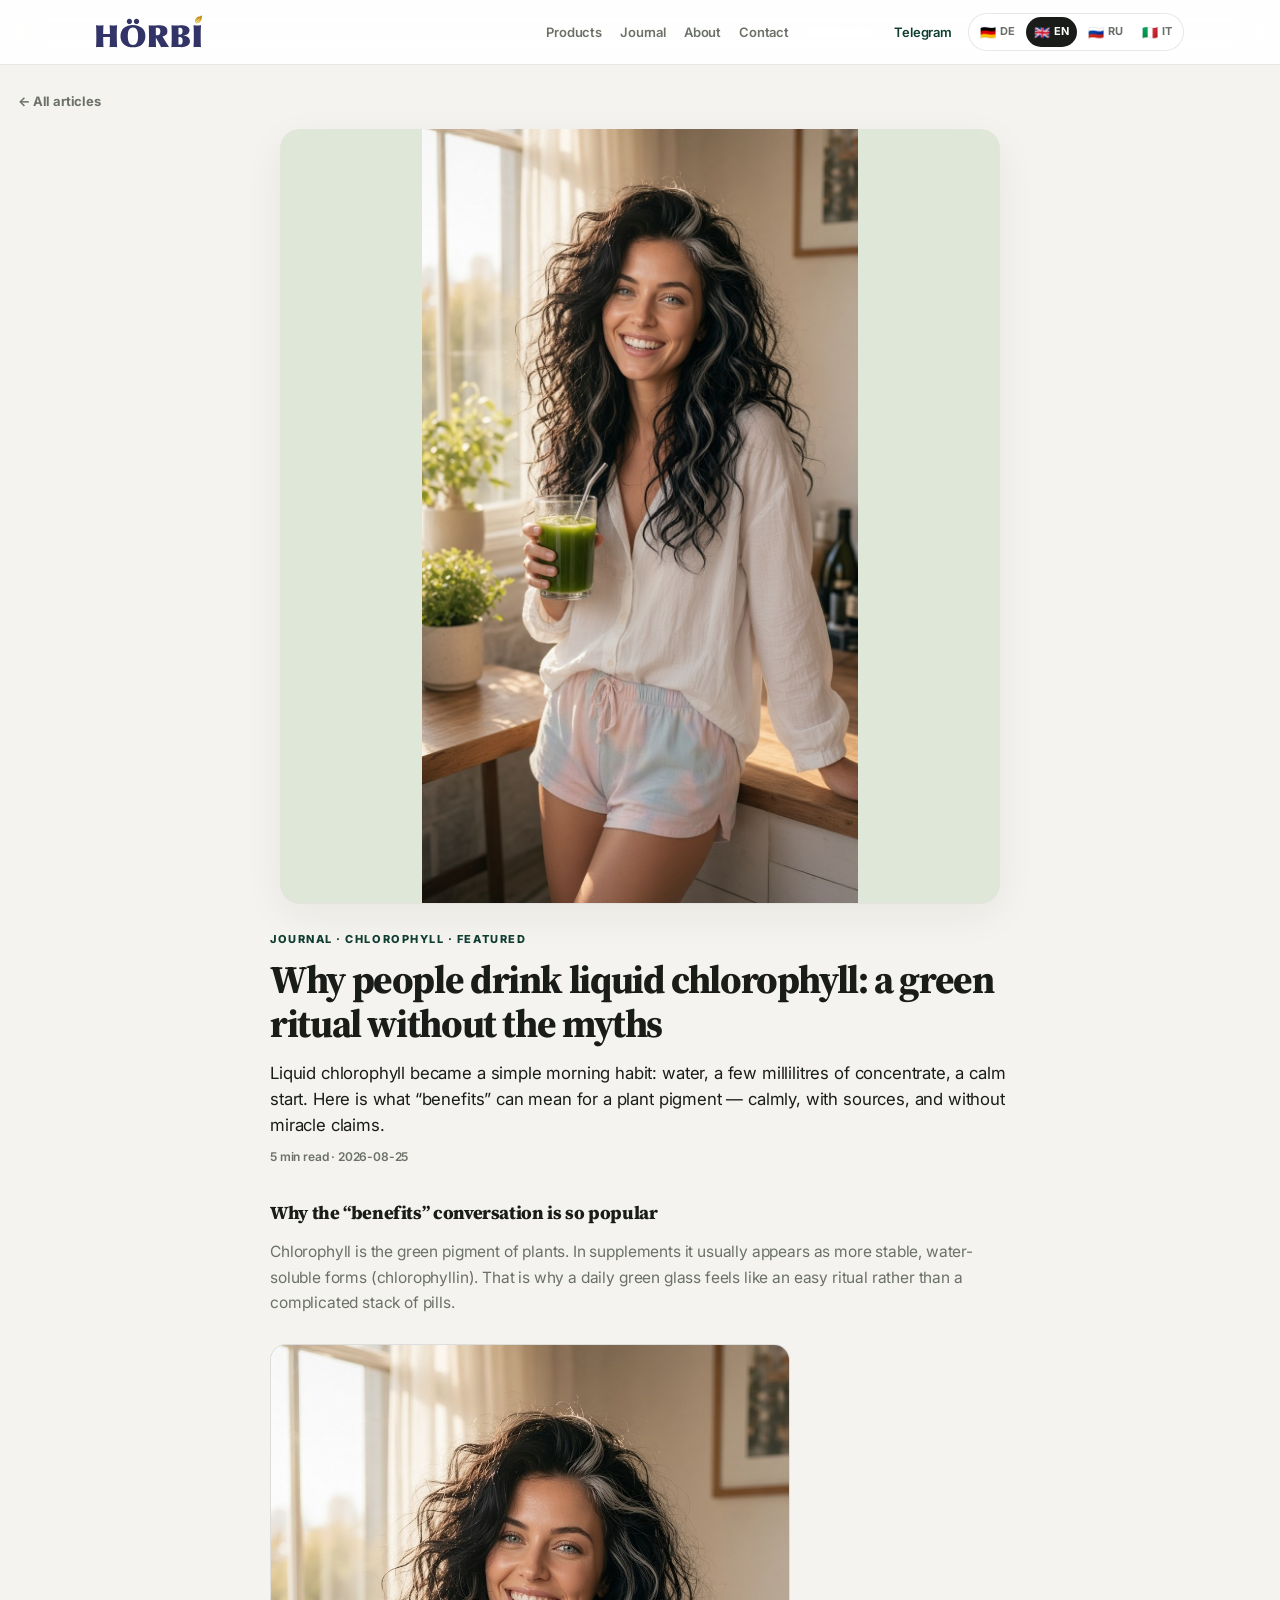
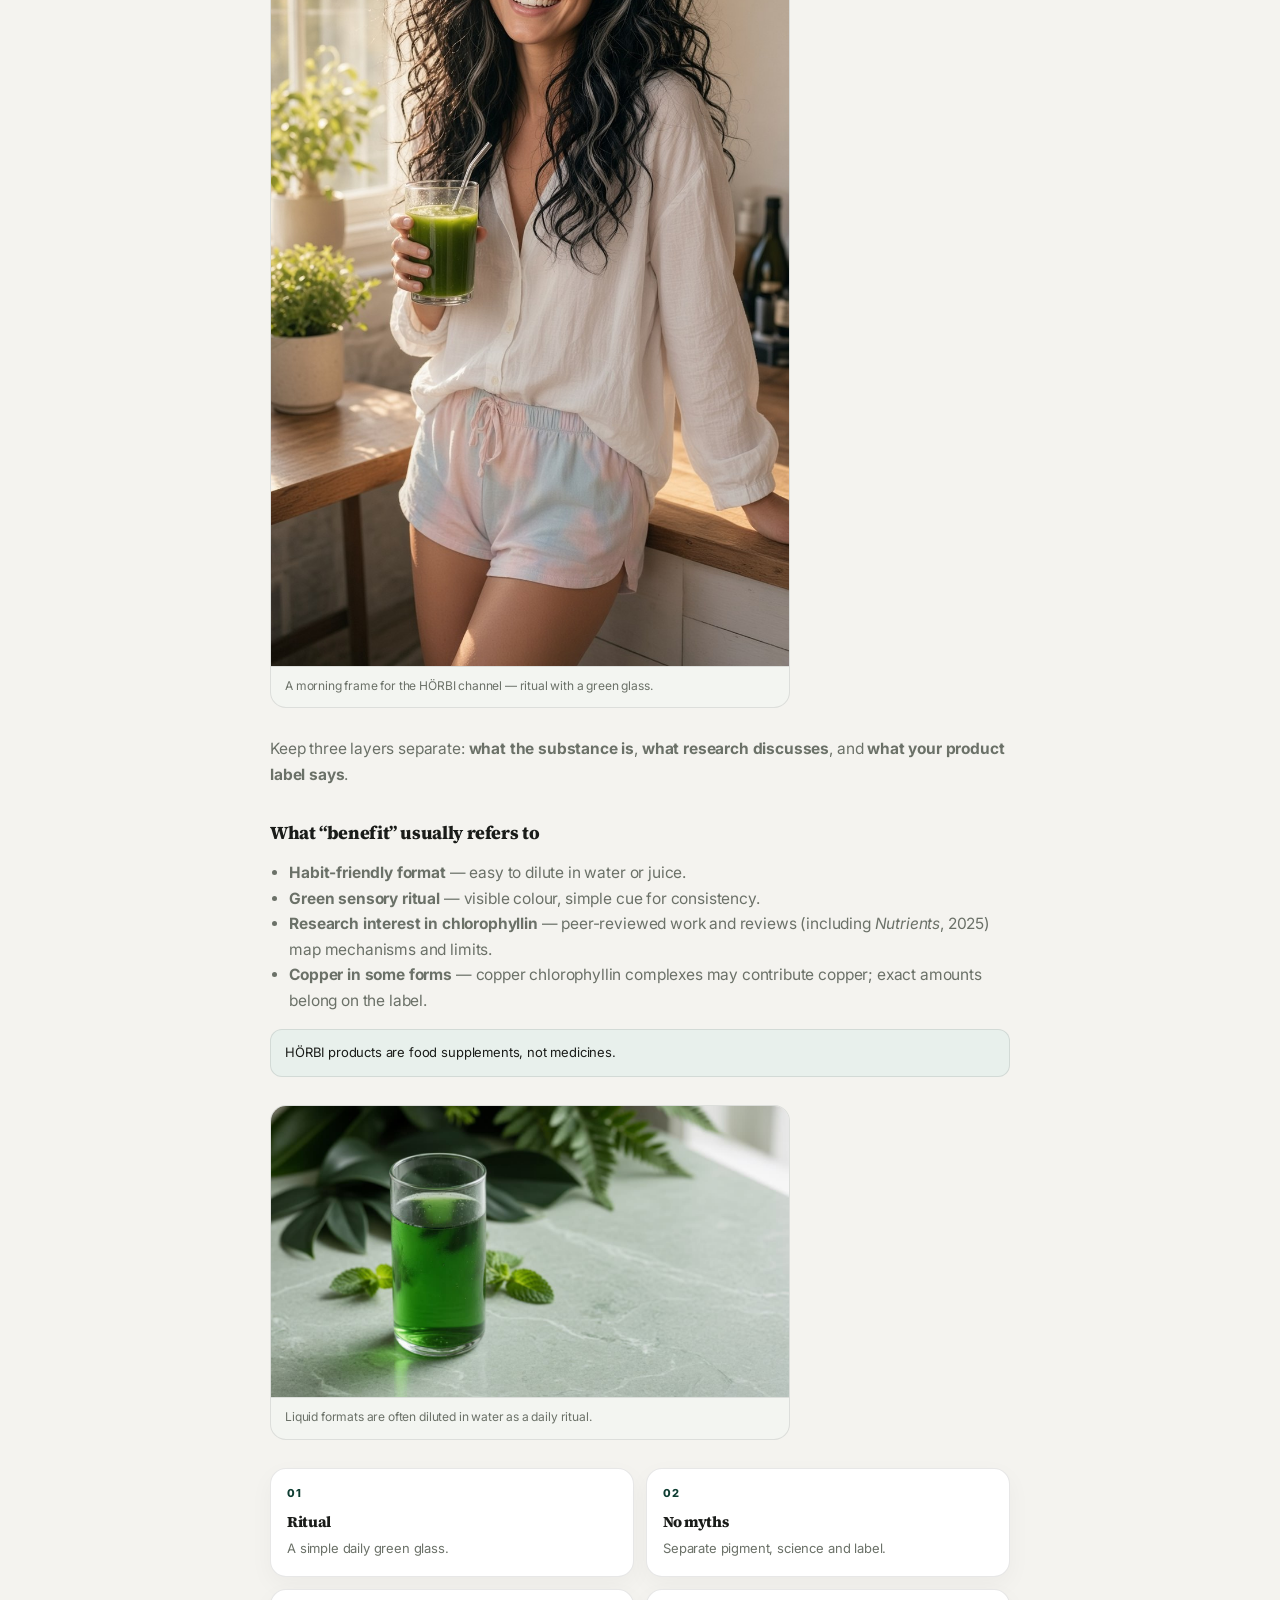
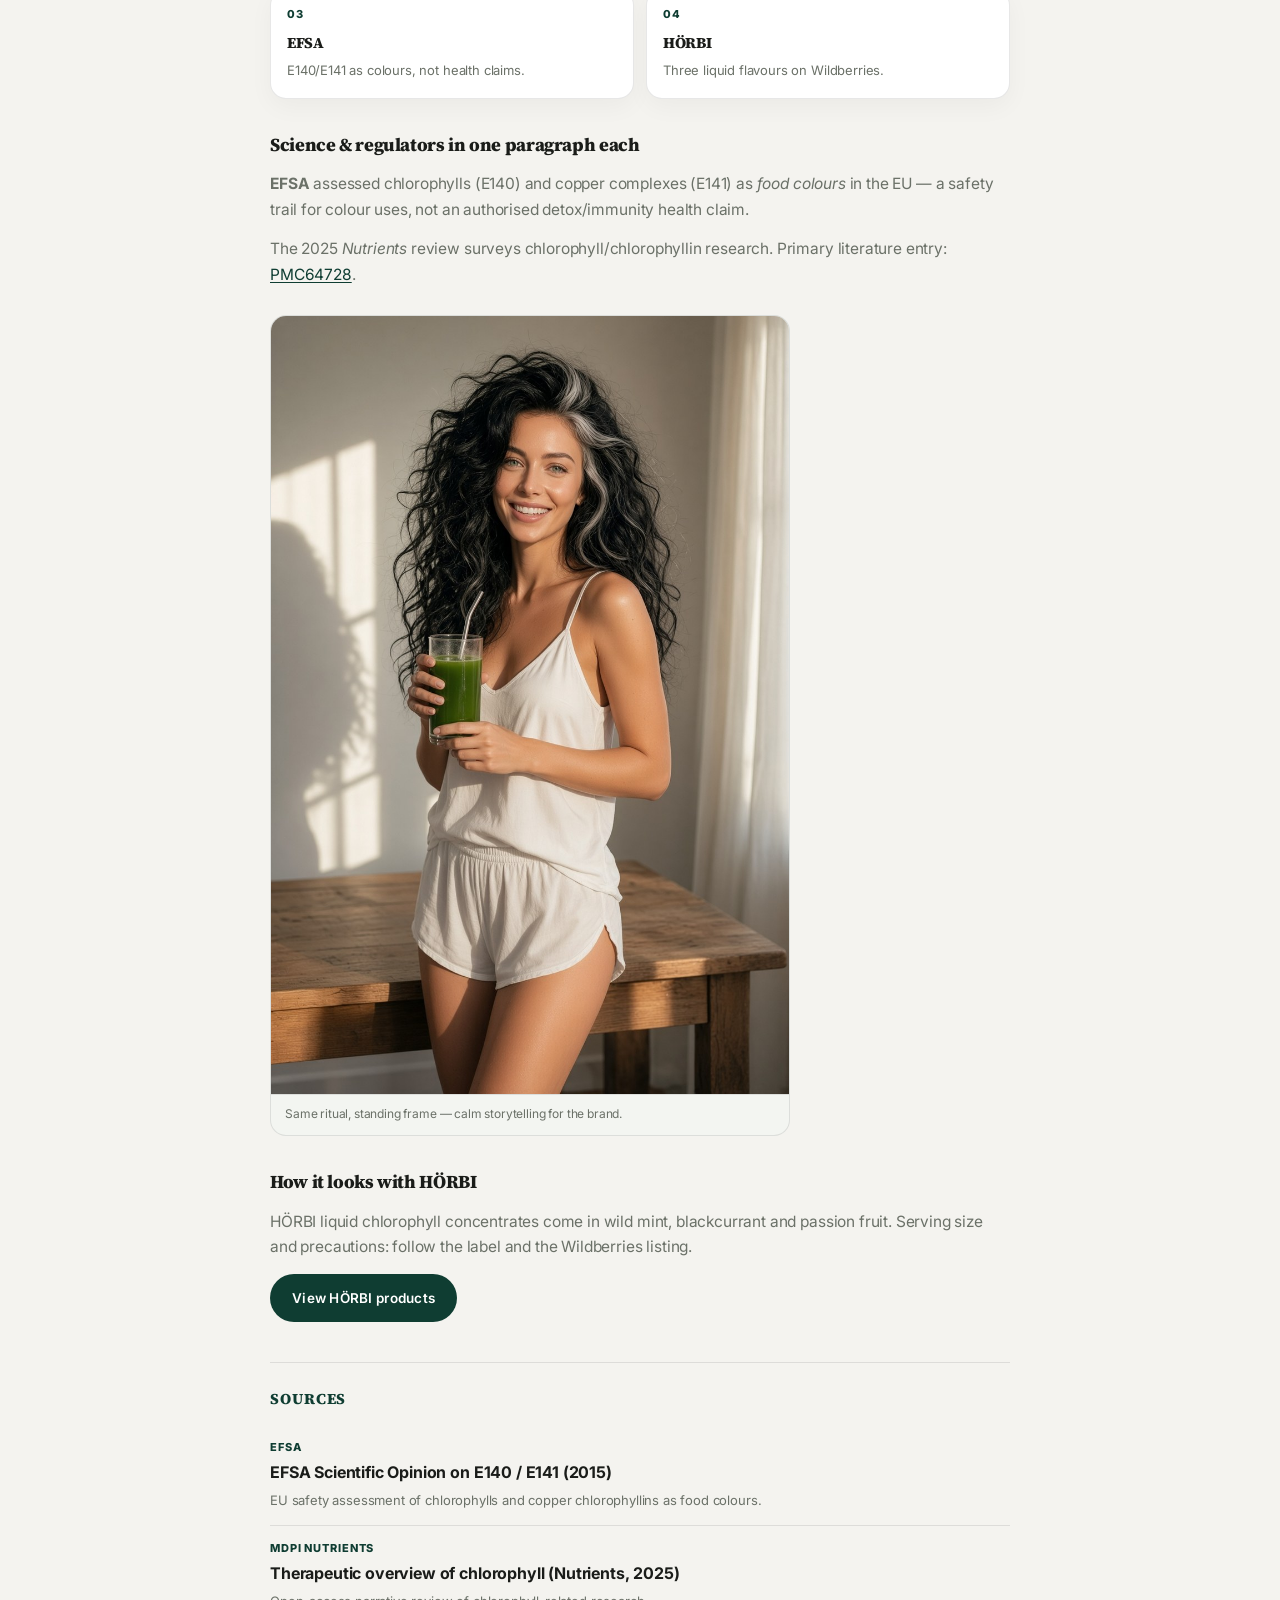
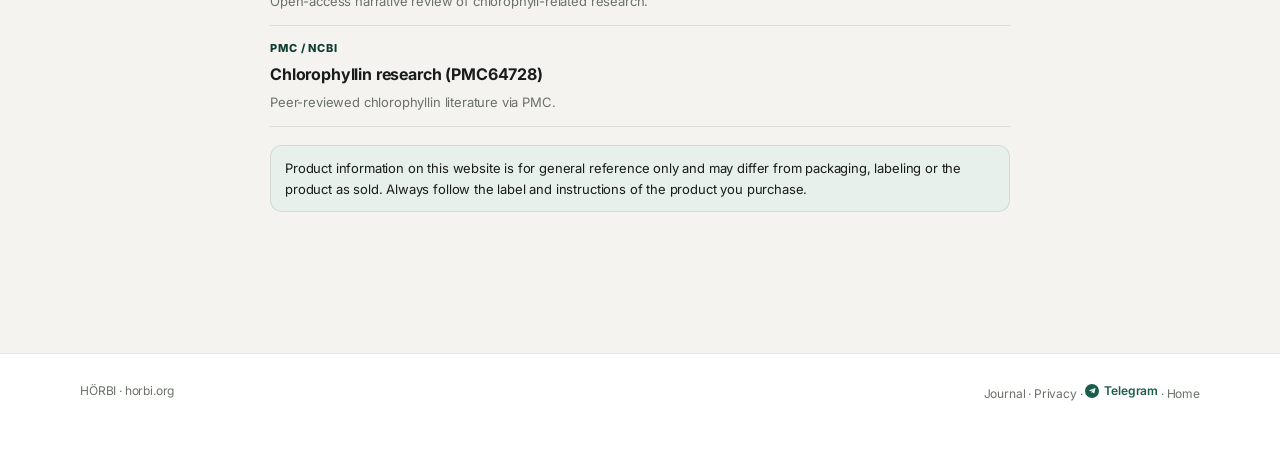
==== commit a5390dba: "Fix article button contrast and stop cropping portrait photos Article body links no longer override " ====
--- a/article.html
+++ b/article.html
@@ -15,7 +15,7 @@
   <link rel="preconnect" href="https://fonts.gstatic.com" crossorigin />
   <link href="https://fonts.googleapis.com/css2?family=Inter:wght@400;500;600;700&family=Source+Serif+4:opsz,wght@8..60,500;8..60,600;8..60,700&display=swap" rel="stylesheet" />
   <link rel="stylesheet" href="css/app.css?v=20260825alina" />
-  <link rel="stylesheet" href="css/articles.css?v=20260825alina" />
+  <link rel="stylesheet" href="css/articles.css?v=20260825fix" />
 </head>
 <body>
   <nav class="nav" id="site-nav">
--- a/css/articles.css
+++ b/css/articles.css
@@ -210,19 +210,24 @@
   margin: 0 auto;
 }
 .article-hero-img {
-  width: min(1080px, 100%);
+  width: min(720px, 100%);
   margin: 0 auto 28px;
   border-radius: 20px;
   overflow: hidden;
-  aspect-ratio: 16 / 9;
   background: #dfe8d8;
   box-shadow: var(--shadow);
+  /* Don't force 16:9 — portraits must stay fully visible */
+  display: flex;
+  justify-content: center;
+  align-items: flex-start;
 }
 .article-hero-img img {
   width: 100%;
-  height: 100%;
-  object-fit: cover;
-  object-position: top center;
+  height: auto;
+  max-height: min(86vh, 980px);
+  object-fit: contain;
+  object-position: center top;
+  display: block;
 }
 .article-shell .kicker {
   margin: 0 0 10px;
@@ -273,6 +278,29 @@
   text-decoration: underline;
   text-underline-offset: 2px;
 }
+/* Buttons inside article body must stay readable (don't inherit link green) */
+.article-body a.btn {
+  text-decoration: none;
+  display: inline-flex;
+}
+.article-body a.btn-dark {
+  background: var(--green);
+  color: #fff !important;
+}
+.article-body a.btn-dark:hover {
+  background: var(--green-mid);
+  color: #fff !important;
+}
+.article-body a.btn-ghost {
+  background: #fff;
+  border: 1px solid var(--line-strong, rgba(26, 28, 25, 0.18));
+  color: var(--ink) !important;
+}
+.article-body a.btn-ghost:hover {
+  border-color: var(--green);
+  color: var(--green-deep, #0a2a22) !important;
+  background: var(--green-soft);
+}
 .article-note {
   font-size: 13px !important;
   padding: 12px 14px;
@@ -286,14 +314,17 @@
   border-radius: 16px;
   overflow: hidden;
   border: 1px solid var(--line);
-  background: #fff;
+  background: #f3f5f1;
+  max-width: 520px;
 }
 .article-figure img {
   width: 100%;
   height: auto;
   display: block;
-  max-height: 420px;
-  object-fit: cover;
+  /* Full portrait visible — no mid-body crop */
+  max-height: none;
+  object-fit: contain;
+  object-position: center top;
 }
 .article-figure figcaption {
   padding: 10px 14px 12px;
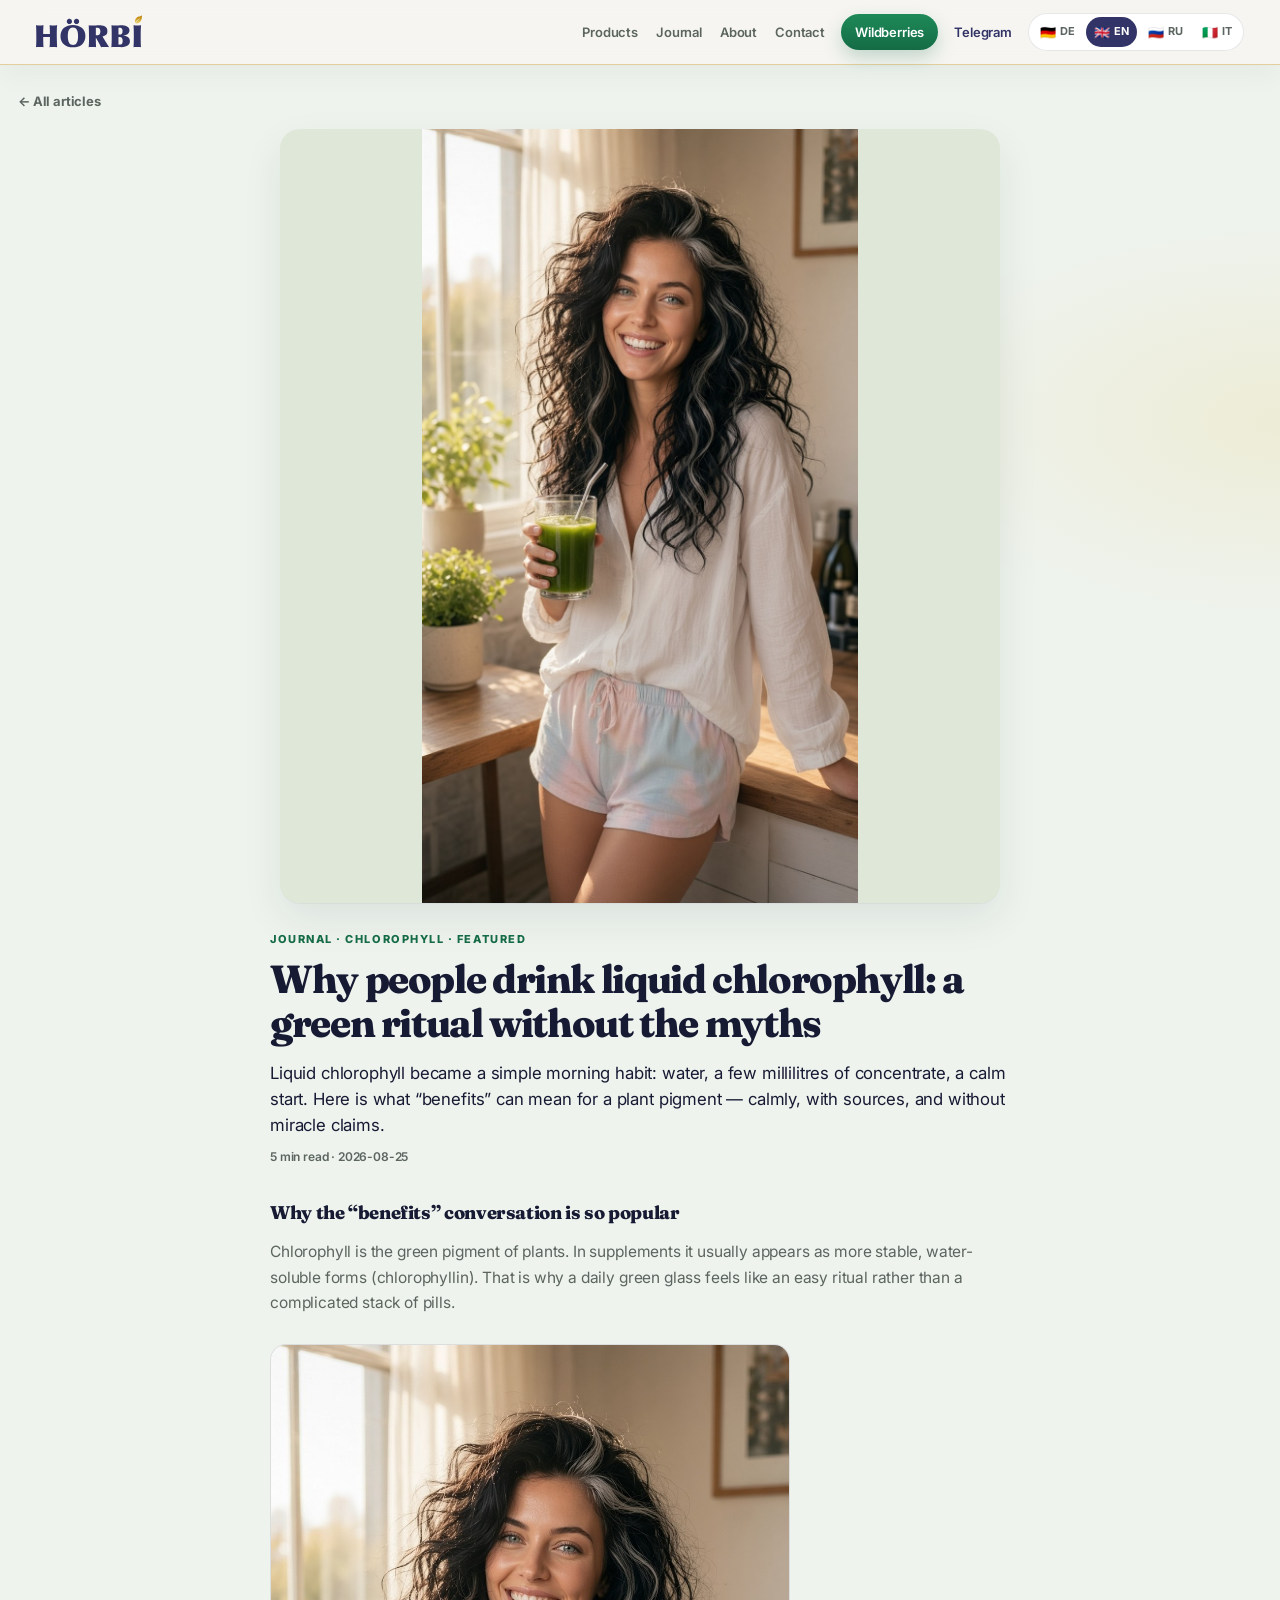
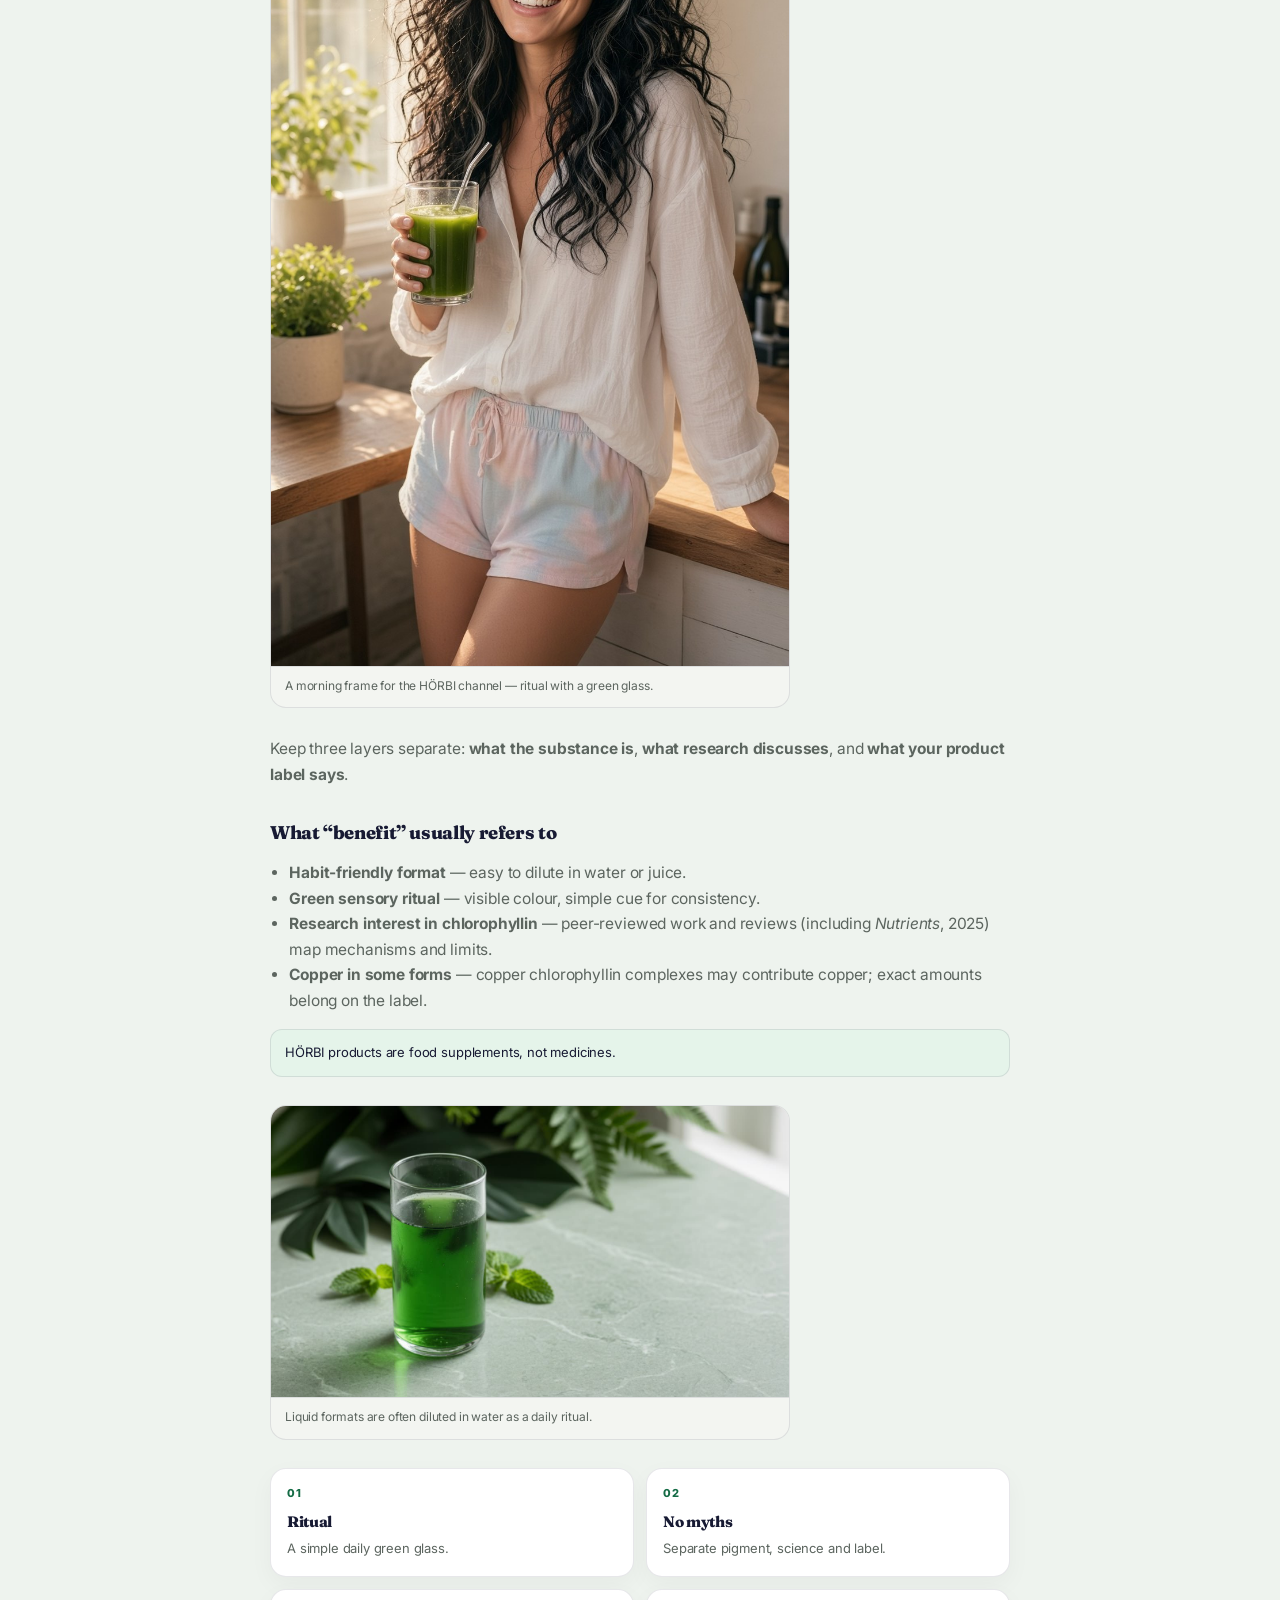
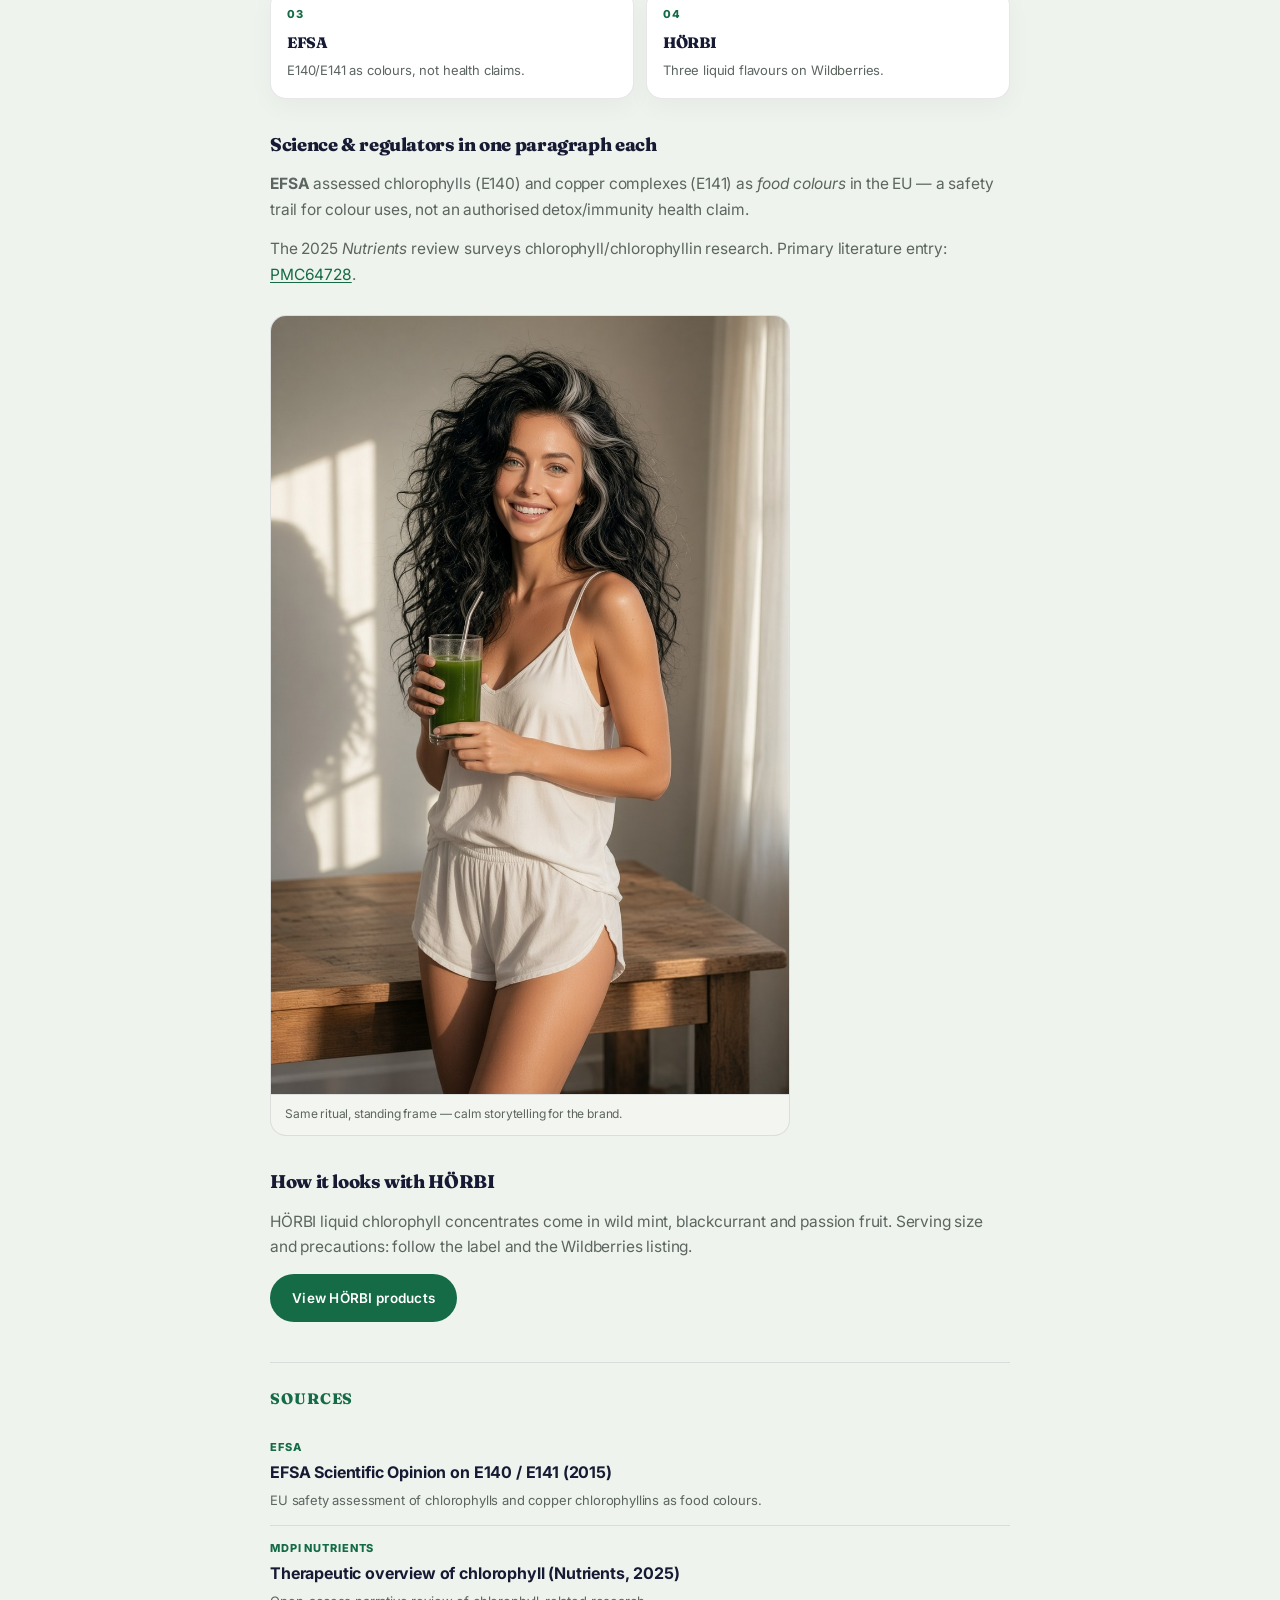
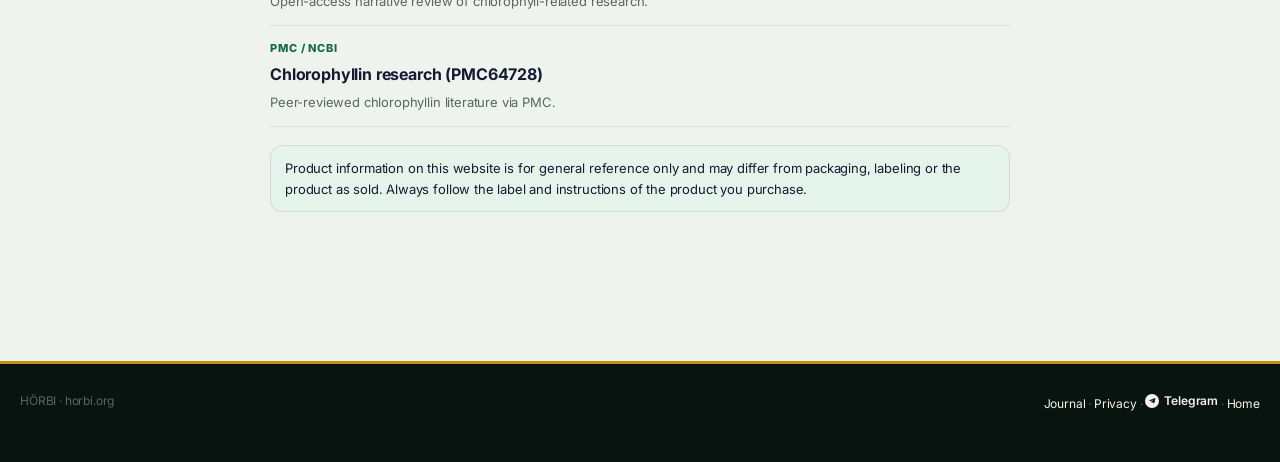
==== commit b86e22d4: "Restyle the site around the chlorophyll bottle. Forest stage, gold leaf and the navy wordmark replac" ====
--- a/article.html
+++ b/article.html
@@ -13,9 +13,9 @@
   <link rel="icon" href="media/brand/logo.svg" type="image/svg+xml" />
   <link rel="preconnect" href="https://fonts.googleapis.com" />
   <link rel="preconnect" href="https://fonts.gstatic.com" crossorigin />
-  <link href="https://fonts.googleapis.com/css2?family=Inter:wght@400;500;600;700&family=Source+Serif+4:opsz,wght@8..60,500;8..60,600;8..60,700&display=swap" rel="stylesheet" />
-  <link rel="stylesheet" href="css/app.css?v=20260825alina" />
-  <link rel="stylesheet" href="css/articles.css?v=20260825fix" />
+  <link href="https://fonts.googleapis.com/css2?family=Fraunces:opsz,wght@9..144,520;9..144,650&family=Inter:wght@400;500;600;700&display=swap" rel="stylesheet" />
+  <link rel="stylesheet" href="css/app.css?v=20260929dew" />
+  <link rel="stylesheet" href="css/articles.css?v=20260929dew" />
 </head>
 <body>
   <nav class="nav" id="site-nav">
--- a/css/app.css
+++ b/css/app.css
@@ -1,31 +1,36 @@
 /*
-  HÖRBI — clinical / pharmacy-grade UI
-  Inspired by Thorne (US clinical supplements): white space, charcoal type,
-  restrained forest accent, science-over-hype calm.
+  HÖRBI — chlorophyll dew
+  Matches the bottle: navy wordmark, gold leaf, white glass, green liquid.
+  Calm copy, richer stage.
 */
 :root {
-  --bg: #f7f6f3;
+  --bg: #f4f7f2;
   --bg2: #ffffff;
-  --page: #f4f3ef;
-  --ink: #1a1c19;
-  --ink-soft: #2c302a;
-  --muted: #6b7168;
-  --line: rgba(26, 28, 25, 0.1);
-  --line-strong: rgba(26, 28, 25, 0.16);
-  --green: #0f3d32;
-  --green-mid: #1a5c4a;
-  --green-deep: #0a2a22;
-  --green-soft: #e8f0ec;
-  --accent: #1a5c4a;
-  --clinical: #eef2f0;
-  --shadow: 0 1px 0 rgba(26, 28, 25, 0.04), 0 12px 40px rgba(26, 28, 25, 0.06);
-  --shadow-hover: 0 1px 0 rgba(26, 28, 25, 0.05), 0 18px 48px rgba(26, 28, 25, 0.1);
+  --page: #eef3ee;
+  --ink: #171a33;
+  --ink-soft: #2a2e4a;
+  --muted: #5c655f;
+  --line: rgba(23, 26, 51, 0.1);
+  --line-strong: rgba(23, 26, 51, 0.18);
+  --green: #146b45;
+  --green-mid: #1e8a58;
+  --green-deep: #0c3a28;
+  --green-soft: #e5f4ea;
+  --navy: #323366;
+  --gold: #c49013;
+  --gold-bright: #e3ae00;
+  --gold-soft: #f3e2a8;
+  --forest: #07140f;
+  --accent: #146b45;
+  --clinical: #eef6f1;
+  --shadow: 0 1px 0 rgba(23, 26, 51, 0.04), 0 16px 40px rgba(12, 40, 28, 0.08);
+  --shadow-hover: 0 22px 50px rgba(12, 40, 28, 0.16);
   --ease: cubic-bezier(0.16, 1, 0.3, 1);
   --font: "Inter", "SF Pro Text", system-ui, -apple-system, sans-serif;
-  --serif: "Source Serif 4", "Iowan Old Style", "Palatino Linotype", Georgia, serif;
-  --max: 1120px;
-  --radius: 12px;
-  --radius-lg: 16px;
+  --serif: "Fraunces", "Source Serif 4", "Iowan Old Style", Palatino, Georgia, serif;
+  --max: 1240px;
+  --radius: 18px;
+  --radius-lg: 26px;
 }
 
 * { box-sizing: border-box; }
@@ -39,7 +44,9 @@
   letter-spacing: -0.01em;
   -webkit-font-smoothing: antialiased;
   background-color: var(--page);
-  background-image: none;
+  background-image:
+    radial-gradient(1100px 480px at 0% -10%, rgba(61, 168, 96, 0.16), transparent 55%),
+    radial-gradient(800px 420px at 100% 8%, rgba(227, 174, 0, 0.1), transparent 50%);
 }
 a { color: inherit; text-decoration: none; }
 button { font: inherit; color: inherit; border: 0; background: none; cursor: pointer; }
@@ -1471,5 +1478,407 @@
   width: 100%;
   height: 100%;
   object-fit: cover;
+  object-position: center 18%;
   display: block;
 }
+
+/* ——— Chlorophyll dew: stage, gold leaf, bottle shelf ——— */
+.nav {
+  background: rgba(247, 246, 241, 0.9);
+  border-bottom: 1px solid rgba(196, 144, 19, 0.38);
+  box-shadow: 0 10px 28px rgba(7, 20, 15, 0.04);
+}
+.nav.is-scrolled {
+  background: rgba(255, 252, 246, 0.96);
+  box-shadow: 0 12px 32px rgba(7, 20, 15, 0.08);
+}
+.nav-links > a.nav-shop {
+  background: linear-gradient(180deg, #1e8a58, #146b45);
+  box-shadow: 0 8px 18px rgba(20, 107, 69, 0.22);
+}
+@media (min-width: 900px) {
+  .nav-links > a.nav-shop {
+    display: inline-flex;
+    align-items: center;
+    background: linear-gradient(180deg, #1e8a58, #146b45);
+    color: #fff;
+    padding: 8px 14px;
+    border-radius: 999px;
+    margin-top: 0;
+  }
+  .nav-links > a.nav-shop:hover {
+    background: #0f5a3a;
+    color: #fff;
+  }
+  .nav-links > a.nav-tg {
+    color: var(--navy);
+    background: transparent;
+  }
+}
+.lang button.active {
+  background: var(--navy);
+}
+
+.hero {
+  height: auto;
+  max-height: none;
+  min-height: 100svh;
+  min-height: 100dvh;
+}
+.hero-video {
+  filter: saturate(1.15) brightness(0.72) contrast(1.08);
+}
+.hero-veil {
+  background:
+    radial-gradient(60% 50% at 50% 42%, rgba(7, 20, 15, 0.15), rgba(7, 20, 15, 0.55) 72%),
+    linear-gradient(180deg, rgba(7, 20, 15, 0.5) 0%, rgba(7, 20, 15, 0.22) 42%, rgba(7, 20, 15, 0.62) 100%);
+}
+.hero-fade {
+  height: 140px;
+  background: linear-gradient(180deg, rgba(7, 20, 15, 0), var(--forest) 92%);
+}
+.hero-rings {
+  position: absolute;
+  z-index: 1;
+  width: min(78vw, 720px);
+  aspect-ratio: 1;
+  right: -18vw;
+  bottom: -28vh;
+  border-radius: 50%;
+  border: 1px solid rgba(243, 226, 168, 0.35);
+  pointer-events: none;
+  box-shadow:
+    0 0 0 46px rgba(255, 255, 255, 0.035),
+    0 0 0 110px rgba(227, 174, 0, 0.08),
+    0 0 0 180px rgba(255, 255, 255, 0.03);
+}
+.hero-brand { position: relative; }
+.hero-brand::before {
+  content: "";
+  position: absolute;
+  left: 50%;
+  top: 55%;
+  width: 68%;
+  height: 70%;
+  transform: translate(-50%, -50%);
+  background: radial-gradient(closest-side, rgba(227, 174, 0, 0.42), transparent 72%);
+  filter: blur(16px);
+  z-index: -1;
+  pointer-events: none;
+}
+.hero-kicker {
+  margin: 2px 0 0;
+  font-size: clamp(11px, 0.7rem + 0.25vw, 13px);
+  font-weight: 700;
+  letter-spacing: 0.26em;
+  text-transform: uppercase;
+  color: var(--gold-soft);
+  text-shadow: 0 2px 14px rgba(0, 0, 0, 0.45);
+}
+.hero { padding-bottom: max(76px, env(safe-area-inset-bottom, 0px)); }
+.hero h1 {
+  margin-top: clamp(12px, 1.6vw, 22px);
+  text-shadow: 0 12px 40px rgba(0, 0, 0, 0.4);
+}
+.hero-rule {
+  width: 72px;
+  height: 2px;
+  margin: clamp(16px, 2vw, 26px) auto 0;
+  border-radius: 2px;
+  background: linear-gradient(90deg, transparent, var(--gold-bright), transparent);
+}
+.hero .btn-fill {
+  background: linear-gradient(180deg, #f8edd0 0%, #e3ae00 48%, #b97c18 100%);
+  color: #1c1406;
+  box-shadow: 0 12px 30px rgba(0, 0, 0, 0.28);
+}
+.hero .btn-fill:hover { background: #fff8e6; color: #1c1406; }
+.hero .btn-ghost {
+  border-color: rgba(243, 226, 168, 0.55);
+  color: #f8f1dc;
+  background: rgba(7, 20, 15, 0.28);
+}
+.flavor-rail {
+  display: flex;
+  flex-wrap: wrap;
+  justify-content: center;
+  gap: 8px;
+  margin-top: clamp(18px, 2vw, 28px);
+  max-width: 760px;
+}
+.flavor-rail a {
+  color: #fff;
+  border: 1px solid rgba(255, 255, 255, 0.32);
+  background: rgba(7, 20, 15, 0.35);
+  border-radius: 999px;
+  padding: 8px 14px;
+  font-size: 12.5px;
+  font-weight: 650;
+  letter-spacing: 0.02em;
+  backdrop-filter: blur(8px);
+}
+.flavor-rail a:hover {
+  background: var(--gold-bright);
+  border-color: transparent;
+  color: #1c1406;
+}
+.hero-scroll {
+  position: absolute;
+  z-index: 3;
+  left: 50%;
+  bottom: max(18px, env(safe-area-inset-bottom, 0px));
+  transform: translateX(-50%);
+  width: 26px;
+  height: 42px;
+  border-radius: 999px;
+  border: 1px solid rgba(243, 226, 168, 0.55);
+  display: grid;
+  place-items: start center;
+  padding-top: 8px;
+}
+.hero-scroll span {
+  width: 4px;
+  height: 8px;
+  border-radius: 4px;
+  background: var(--gold-soft);
+  animation: dew-drop 1.6s var(--ease) infinite;
+}
+@keyframes dew-drop {
+  0% { transform: translateY(0); opacity: 1; }
+  80% { transform: translateY(14px); opacity: 0; }
+  100% { opacity: 0; }
+}
+@media (prefers-reduced-motion: reduce) {
+  .hero-scroll span { animation: none; }
+}
+
+.catalog-band {
+  background: var(--forest);
+  color: #f6f3ea;
+  padding: 28px 0 72px;
+}
+.catalog-video {
+  opacity: 0.42;
+  filter: saturate(1.35) brightness(0.62) contrast(1.05);
+}
+.catalog-veil {
+  background:
+    linear-gradient(180deg, rgba(7, 20, 15, 0.2) 0%, rgba(7, 20, 15, 0.55) 30%, rgba(7, 20, 15, 0.78) 100%);
+}
+.catalog-band .section h2 {
+  color: #f7f3ea;
+  font-size: clamp(2rem, 4vw, 3.3rem);
+  font-weight: 560;
+  margin: 0;
+}
+.sec-head { margin: 8px 0 22px; max-width: 18em; }
+.sec-kicker {
+  margin: 0 0 8px;
+  font-size: 11px;
+  font-weight: 700;
+  letter-spacing: 0.18em;
+  text-transform: uppercase;
+  color: var(--gold-soft);
+}
+.caps-block { margin-top: 42px; }
+.grid.grid-liquid,
+.grid.grid-caps {
+  grid-template-columns: repeat(5, minmax(0, 1fr));
+  gap: 14px;
+}
+.catalog-band .card {
+  border: 1px solid rgba(255, 255, 255, 0.65);
+  border-radius: 22px;
+  background: #fff;
+  box-shadow: 0 18px 40px rgba(0, 0, 0, 0.28);
+}
+.catalog-band .card::before {
+  content: "";
+  display: block;
+  height: 3px;
+  background: linear-gradient(90deg, #9e5618, #e3ae00, #f3e2a8);
+}
+.card-media .card-img,
+.card-media img {
+  transition: transform 0.6s var(--ease);
+}
+.card:hover {
+  transform: translateY(-6px);
+}
+.card:hover .card-img,
+.card:hover img {
+  transform: scale(1.045);
+}
+.card.is-pulse {
+  outline: 2px solid var(--gold-bright);
+  outline-offset: 4px;
+}
+.card-body .more { color: #8d6410; }
+.card-body h3 {
+  color: var(--navy);
+  font-size: clamp(1.15rem, 1.4vw, 1.45rem);
+}
+.card-liquid .card-body h3 {
+  font-size: clamp(1.35rem, 1.7vw, 1.7rem);
+  line-height: 1.1;
+}
+.card-body p {
+  display: -webkit-box;
+  -webkit-line-clamp: 3;
+  -webkit-box-orient: vertical;
+  overflow: hidden;
+}
+
+.journal-teaser { padding: 56px 0 8px; }
+.journal-teaser-inner {
+  position: relative;
+  overflow: hidden;
+  padding: clamp(22px, 3vw, 40px);
+  border: 0;
+  color: #f6f3ea;
+  background:
+    radial-gradient(500px 240px at 100% 0%, rgba(227, 174, 0, 0.2), transparent 60%),
+    linear-gradient(145deg, #0c241c 0%, #14543c 58%, #1c6b48 100%);
+  box-shadow: 0 28px 70px rgba(7, 20, 15, 0.22);
+}
+.journal-teaser-inner::after {
+  content: "";
+  position: absolute;
+  width: 280px;
+  height: 280px;
+  right: -70px;
+  top: -90px;
+  border-radius: 50%;
+  border: 1px solid rgba(243, 226, 168, 0.35);
+  box-shadow: 0 0 0 36px rgba(255, 255, 255, 0.04);
+  pointer-events: none;
+}
+.journal-teaser-kicker { color: var(--gold-soft); }
+.journal-teaser-copy { position: relative; z-index: 1; }
+.journal-teaser-copy h2 { color: #f7f3ea; }
+.journal-teaser-copy p { color: rgba(247, 243, 234, 0.82); }
+.journal-actions { display: flex; flex-wrap: wrap; gap: 10px; }
+.journal-teaser .btn-dark {
+  background: linear-gradient(180deg, #f8edd0, #e3ae00);
+  color: #1c1406;
+}
+.journal-teaser .btn-dark:hover { background: #fff8e6; }
+.journal-teaser .btn-ghost {
+  border: 1px solid rgba(255, 255, 255, 0.45);
+  color: #fff;
+  background: transparent;
+}
+.journal-teaser-media {
+  position: relative;
+  z-index: 1;
+  border-radius: 22px;
+  box-shadow: 0 16px 40px rgba(0, 0, 0, 0.28);
+}
+
+.about {
+  width: min(880px, 100%);
+  padding-top: 72px;
+}
+.about h2::after {
+  content: "";
+  display: block;
+  width: 56px;
+  height: 2px;
+  margin: 14px auto 0;
+  background: linear-gradient(90deg, transparent, var(--gold), transparent);
+}
+.about-facts {
+  list-style: none;
+  display: grid;
+  grid-template-columns: repeat(3, 1fr);
+  gap: 12px;
+  margin: 28px auto 8px;
+  padding: 0;
+  max-width: 720px;
+}
+.about-facts li {
+  background: #fff;
+  border: 1px solid var(--line);
+  border-radius: 18px;
+  padding: 16px 12px 14px;
+  box-shadow: var(--shadow);
+}
+.about-facts strong {
+  display: block;
+  font-family: var(--serif);
+  font-size: 1.55rem;
+  font-weight: 560;
+  color: var(--navy);
+  letter-spacing: -0.03em;
+}
+.about-facts span {
+  display: block;
+  margin-top: 4px;
+  font-size: 12px;
+  font-weight: 650;
+  letter-spacing: 0.04em;
+  text-transform: uppercase;
+  color: var(--muted);
+}
+
+.closer {
+  width: min(1000px, calc(100% - 36px));
+  margin: 36px auto 0;
+  display: grid;
+  grid-template-columns: 1fr 1fr;
+  gap: 16px;
+  align-items: stretch;
+}
+.closer .contact-block,
+.closer .tg-channel {
+  width: auto;
+  margin: 0;
+  padding: 0;
+}
+.closer .contact-block {
+  display: flex;
+  flex-direction: column;
+  align-items: center;
+  justify-content: center;
+  border-color: rgba(196, 144, 19, 0.28);
+}
+.closer .tg-channel__card { height: 100%; min-height: 100%; }
+.contact-block h2,
+.tg-channel__title { color: var(--navy); }
+
+.foot {
+  margin-top: 64px;
+  background: var(--forest);
+  color: rgba(246, 243, 234, 0.72);
+  border-top: 3px solid var(--gold);
+}
+.foot a,
+.foot-tg { color: #f6f3ea; }
+.foot-disclaimer { color: rgba(246, 243, 234, 0.55); opacity: 1; }
+
+@media (max-width: 1100px) {
+  .grid.grid-liquid,
+  .grid.grid-caps { grid-template-columns: repeat(3, minmax(0, 1fr)); }
+}
+@media (max-width: 800px) {
+  .about-facts,
+  .closer { grid-template-columns: 1fr; }
+  .hero-rings { display: none; }
+  .hero-scroll { display: none; }
+}
+@media (max-width: 760px) {
+  .grid.grid-liquid,
+  .grid.grid-caps { grid-template-columns: repeat(2, minmax(0, 1fr)); }
+}
+@media (max-width: 600px) {
+  .hero {
+    height: auto;
+    max-height: none;
+    min-height: 100svh;
+  }
+}
+@media (max-width: 520px) {
+  .grid.grid-liquid,
+  .grid.grid-caps { grid-template-columns: 1fr; }
+  .flavor-rail a { padding: 7px 12px; }
+}
--- a/css/articles.css
+++ b/css/articles.css
@@ -17,7 +17,7 @@
   font-weight: 700;
   letter-spacing: 0.14em;
   text-transform: uppercase;
-  color: var(--green-mid, var(--green));
+  color: var(--gold, var(--green-mid, var(--green)));
 }
 .journal-head h1 {
   margin: 0 0 12px;
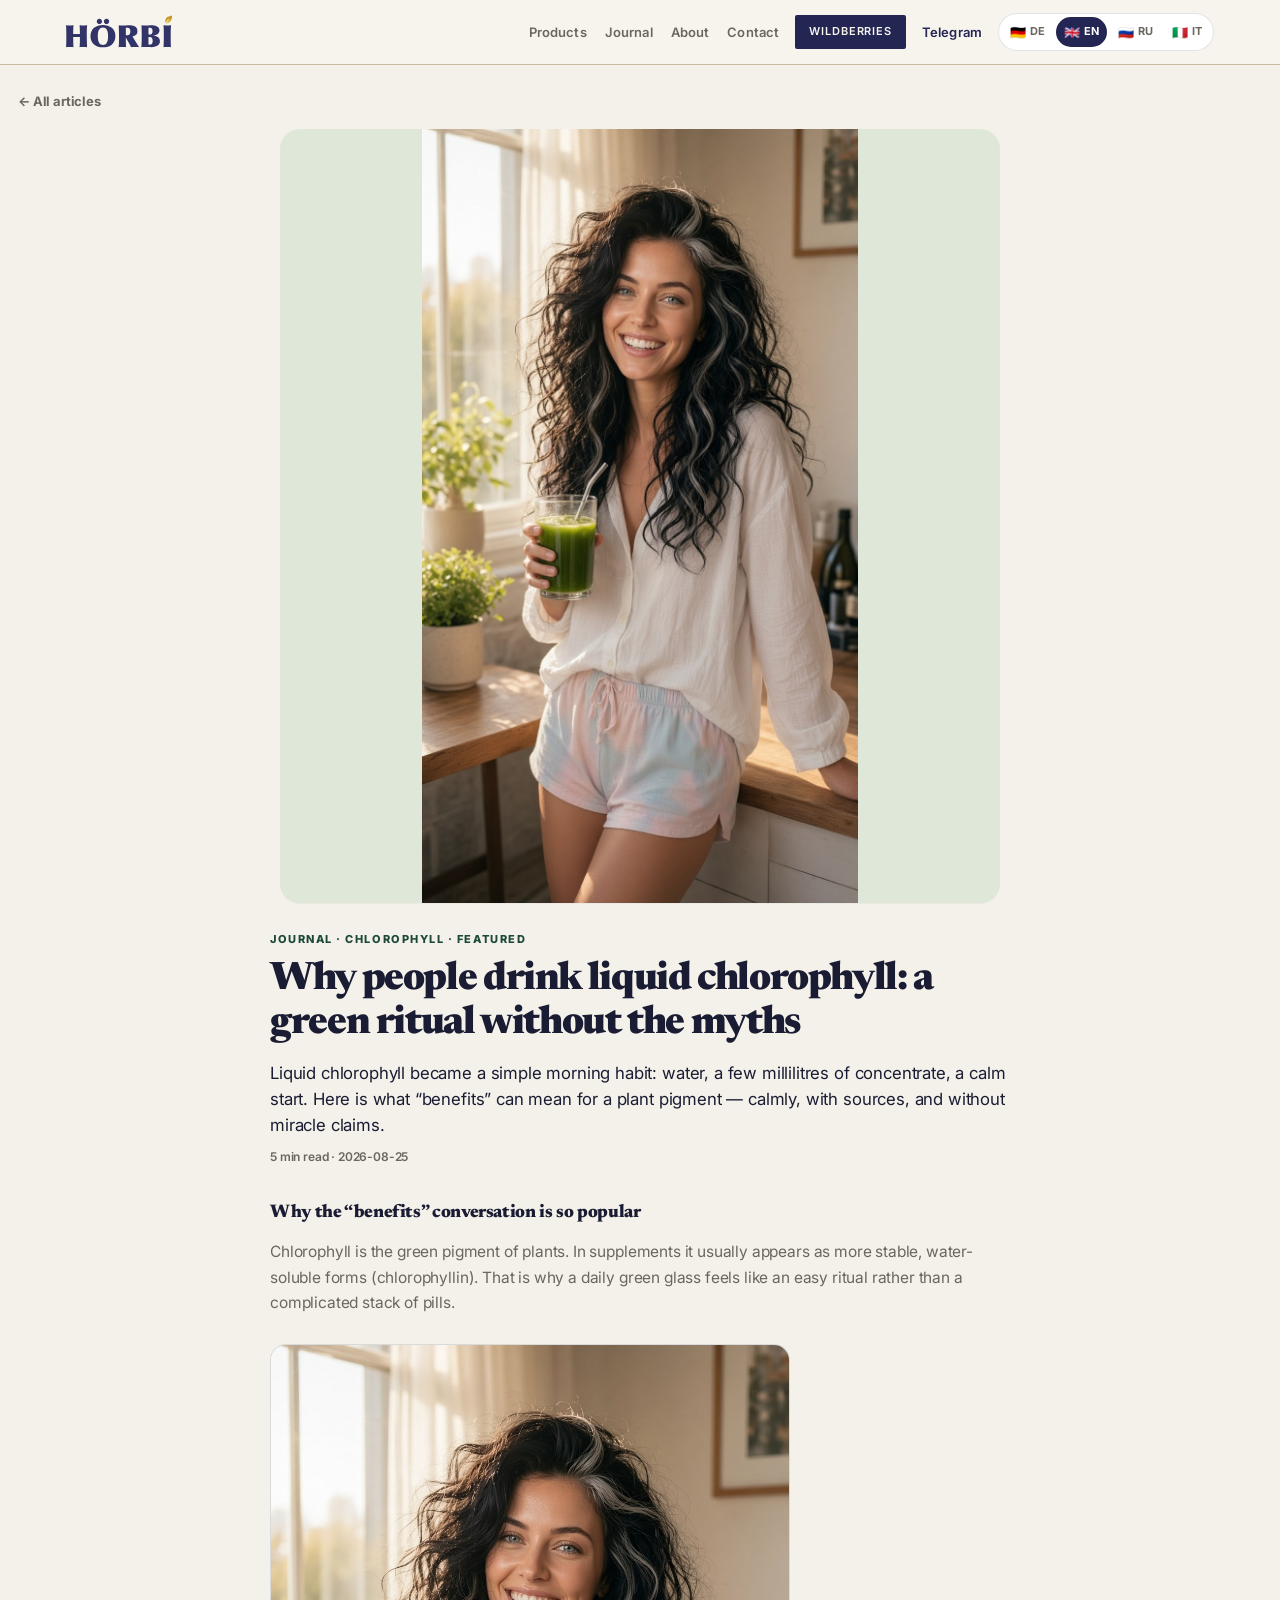
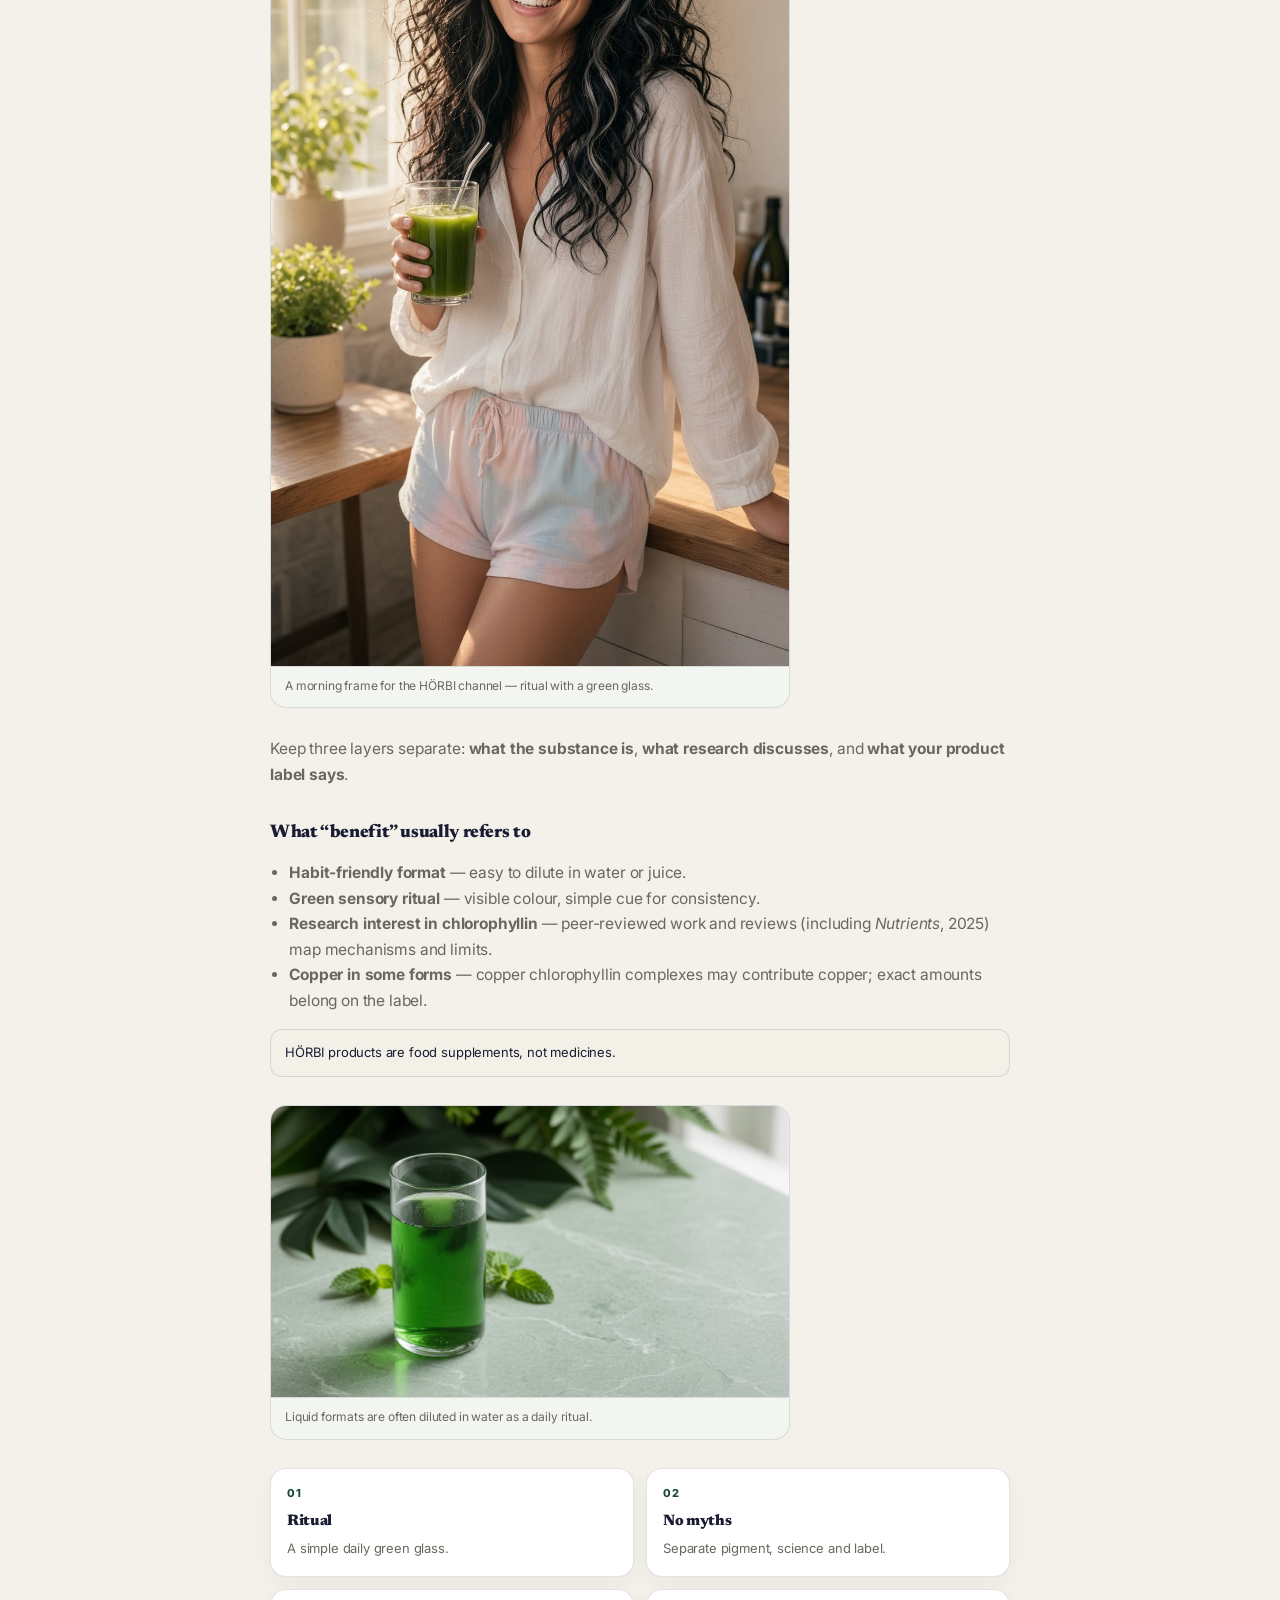
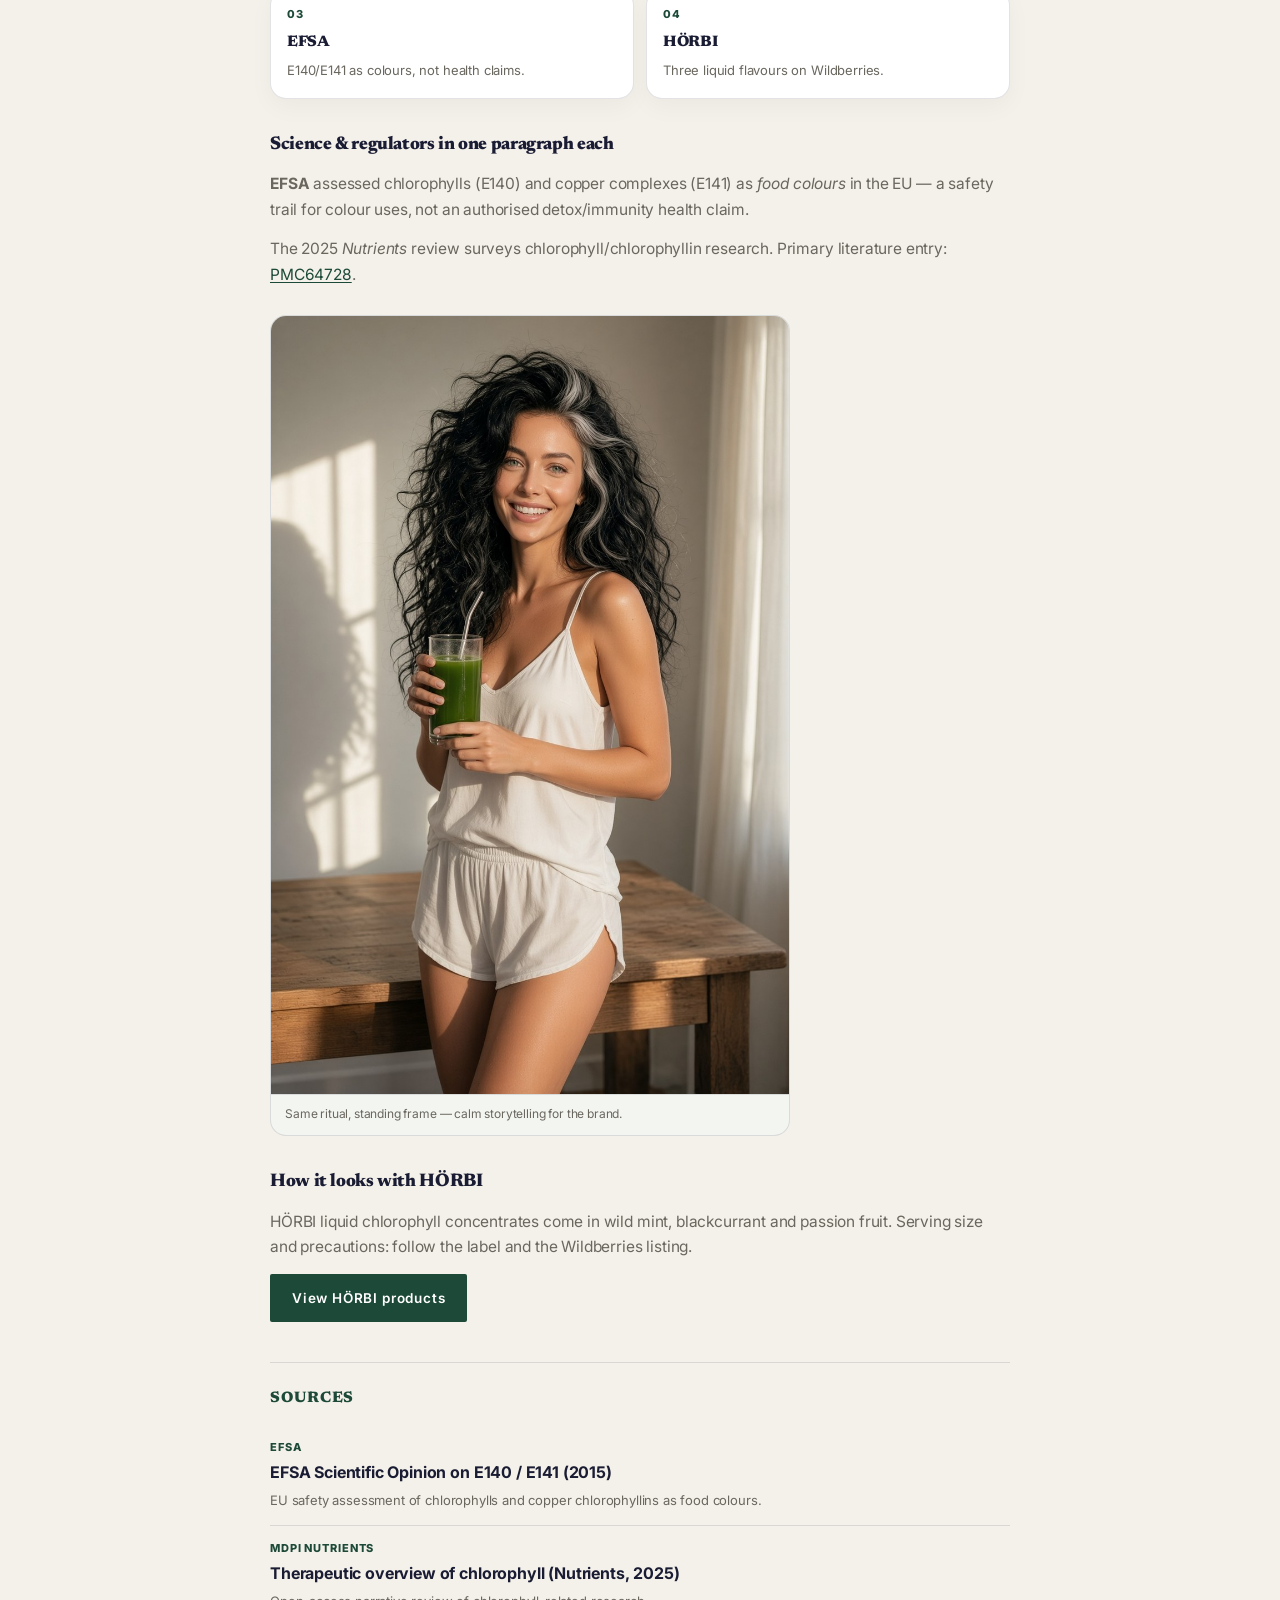
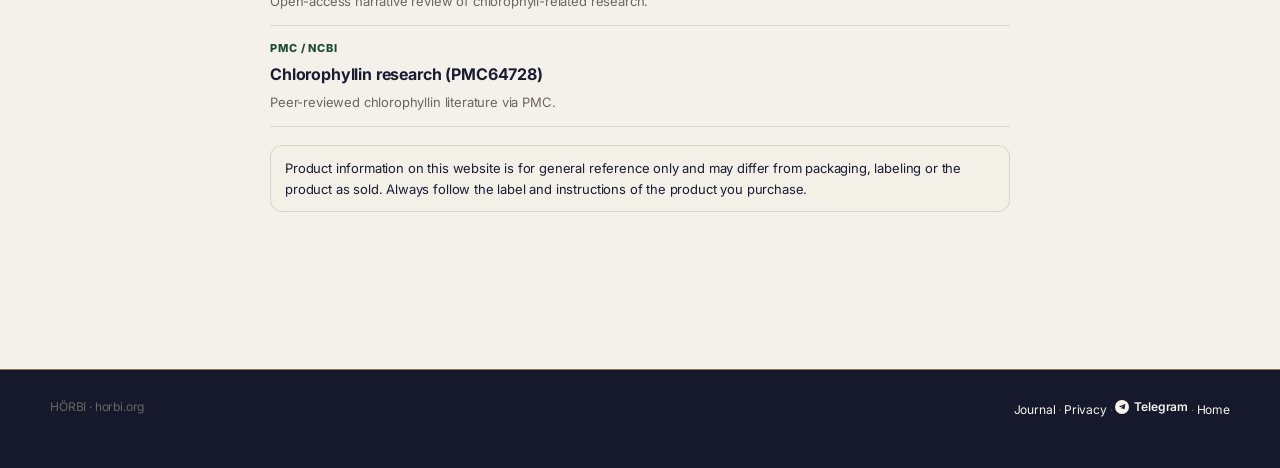
==== commit 0b7d41ef: "Shift the site to a private-pharmacy look. Ivory paper, navy type, a brass hairline and a studio bot" ====
--- a/article.html
+++ b/article.html
@@ -13,8 +13,8 @@
   <link rel="icon" href="media/brand/logo.svg" type="image/svg+xml" />
   <link rel="preconnect" href="https://fonts.googleapis.com" />
   <link rel="preconnect" href="https://fonts.gstatic.com" crossorigin />
-  <link href="https://fonts.googleapis.com/css2?family=Fraunces:opsz,wght@9..144,520;9..144,650&family=Inter:wght@400;500;600;700&display=swap" rel="stylesheet" />
-  <link rel="stylesheet" href="css/app.css?v=20260929dew" />
+  <link href="https://fonts.googleapis.com/css2?family=Inter:wght@400;500;600;700&family=Newsreader:opsz,wght@6..72,400;6..72,500;6..72,600&display=swap" rel="stylesheet" />
+  <link rel="stylesheet" href="css/app.css?v=20260929rx" />
   <link rel="stylesheet" href="css/articles.css?v=20260929dew" />
 </head>
 <body>
--- a/css/app.css
+++ b/css/app.css
@@ -1,36 +1,35 @@
 /*
-  HÖRBI — chlorophyll dew
-  Matches the bottle: navy wordmark, gold leaf, white glass, green liquid.
-  Calm copy, richer stage.
+  HÖRBI — private pharmacy
+  Ivory paper, navy wordmark, a brass hairline. Quiet and expensive.
 */
 :root {
-  --bg: #f4f7f2;
-  --bg2: #ffffff;
-  --page: #eef3ee;
-  --ink: #171a33;
-  --ink-soft: #2a2e4a;
-  --muted: #5c655f;
-  --line: rgba(23, 26, 51, 0.1);
-  --line-strong: rgba(23, 26, 51, 0.18);
-  --green: #146b45;
-  --green-mid: #1e8a58;
-  --green-deep: #0c3a28;
-  --green-soft: #e5f4ea;
-  --navy: #323366;
-  --gold: #c49013;
-  --gold-bright: #e3ae00;
-  --gold-soft: #f3e2a8;
-  --forest: #07140f;
-  --accent: #146b45;
-  --clinical: #eef6f1;
-  --shadow: 0 1px 0 rgba(23, 26, 51, 0.04), 0 16px 40px rgba(12, 40, 28, 0.08);
-  --shadow-hover: 0 22px 50px rgba(12, 40, 28, 0.16);
+  --bg: #f7f4ee;
+  --bg2: #fffcf8;
+  --page: #f4f1ea;
+  --ink: #1a1c33;
+  --ink-soft: #2a2d4a;
+  --muted: #6a675f;
+  --line: rgba(26, 28, 51, 0.12);
+  --line-strong: rgba(26, 28, 51, 0.22);
+  --green: #1d4a38;
+  --green-mid: #1d4a38;
+  --green-deep: #142033;
+  --green-soft: #f3f0e8;
+  --navy: #232552;
+  --gold: #8d7344;
+  --gold-bright: #a68448;
+  --gold-soft: #c4ae86;
+  --forest: #16182c;
+  --accent: #232552;
+  --clinical: #f3f0e8;
+  --shadow: 0 1px 0 rgba(26, 28, 51, 0.04);
+  --shadow-hover: 0 16px 40px rgba(26, 28, 51, 0.08);
   --ease: cubic-bezier(0.16, 1, 0.3, 1);
   --font: "Inter", "SF Pro Text", system-ui, -apple-system, sans-serif;
-  --serif: "Fraunces", "Source Serif 4", "Iowan Old Style", Palatino, Georgia, serif;
-  --max: 1240px;
-  --radius: 18px;
-  --radius-lg: 26px;
+  --serif: "Newsreader", "Iowan Old Style", Palatino, Georgia, serif;
+  --max: 1180px;
+  --radius: 2px;
+  --radius-lg: 2px;
 }
 
 * { box-sizing: border-box; }
@@ -44,9 +43,7 @@
   letter-spacing: -0.01em;
   -webkit-font-smoothing: antialiased;
   background-color: var(--page);
-  background-image:
-    radial-gradient(1100px 480px at 0% -10%, rgba(61, 168, 96, 0.16), transparent 55%),
-    radial-gradient(800px 420px at 100% 8%, rgba(227, 174, 0, 0.1), transparent 50%);
+  background-image: none;
 }
 a { color: inherit; text-decoration: none; }
 button { font: inherit; color: inherit; border: 0; background: none; cursor: pointer; }
@@ -1482,389 +1479,408 @@
   display: block;
 }
 
-/* ——— Chlorophyll dew: stage, gold leaf, bottle shelf ——— */
+/* ——— Private pharmacy: paper, navy, brass hairline ——— */
 .nav {
-  background: rgba(247, 246, 241, 0.9);
-  border-bottom: 1px solid rgba(196, 144, 19, 0.38);
-  box-shadow: 0 10px 28px rgba(7, 20, 15, 0.04);
+  background: rgba(247, 244, 238, 0.94);
+  border-bottom: 1px solid rgba(141, 115, 68, 0.45);
+  box-shadow: none;
 }
 .nav.is-scrolled {
-  background: rgba(255, 252, 246, 0.96);
-  box-shadow: 0 12px 32px rgba(7, 20, 15, 0.08);
+  background: rgba(255, 252, 248, 0.98);
+  box-shadow: none;
+}
+.nav-links > a {
+  letter-spacing: 0.01em;
 }
 .nav-links > a.nav-shop {
-  background: linear-gradient(180deg, #1e8a58, #146b45);
-  box-shadow: 0 8px 18px rgba(20, 107, 69, 0.22);
+  background: var(--navy);
+  color: #f7f4ee;
+  box-shadow: none;
+  border-radius: 2px;
 }
 @media (min-width: 900px) {
   .nav-links > a.nav-shop {
     display: inline-flex;
     align-items: center;
-    background: linear-gradient(180deg, #1e8a58, #146b45);
-    color: #fff;
+    background: var(--navy);
+    color: #f7f4ee;
     padding: 8px 14px;
-    border-radius: 999px;
+    border-radius: 2px;
     margin-top: 0;
+    letter-spacing: 0.08em;
+    text-transform: uppercase;
+    font-size: 11px;
   }
   .nav-links > a.nav-shop:hover {
-    background: #0f5a3a;
-    color: #fff;
+    background: #12142e;
+    color: #f7f4ee;
   }
   .nav-links > a.nav-tg {
     color: var(--navy);
     background: transparent;
   }
 }
-.lang button.active {
+.lang button.active { background: var(--navy); }
+.btn { border-radius: 2px; letter-spacing: 0.06em; }
+.btn-dark {
   background: var(--navy);
-}
+  color: #f7f4ee;
+}
+.btn-dark:hover { background: #12142e; }
 
 .hero {
   height: auto;
   max-height: none;
-  min-height: 100svh;
-  min-height: 100dvh;
-}
-.hero-video {
-  filter: saturate(1.15) brightness(0.72) contrast(1.08);
-}
-.hero-veil {
-  background:
-    radial-gradient(60% 50% at 50% 42%, rgba(7, 20, 15, 0.15), rgba(7, 20, 15, 0.55) 72%),
-    linear-gradient(180deg, rgba(7, 20, 15, 0.5) 0%, rgba(7, 20, 15, 0.22) 42%, rgba(7, 20, 15, 0.62) 100%);
-}
-.hero-fade {
-  height: 140px;
-  background: linear-gradient(180deg, rgba(7, 20, 15, 0), var(--forest) 92%);
-}
-.hero-rings {
-  position: absolute;
-  z-index: 1;
-  width: min(78vw, 720px);
-  aspect-ratio: 1;
-  right: -18vw;
-  bottom: -28vh;
-  border-radius: 50%;
-  border: 1px solid rgba(243, 226, 168, 0.35);
-  pointer-events: none;
-  box-shadow:
-    0 0 0 46px rgba(255, 255, 255, 0.035),
-    0 0 0 110px rgba(227, 174, 0, 0.08),
-    0 0 0 180px rgba(255, 255, 255, 0.03);
-}
-.hero-brand { position: relative; }
-.hero-brand::before {
-  content: "";
-  position: absolute;
-  left: 50%;
-  top: 55%;
-  width: 68%;
-  height: 70%;
-  transform: translate(-50%, -50%);
-  background: radial-gradient(closest-side, rgba(227, 174, 0, 0.42), transparent 72%);
-  filter: blur(16px);
-  z-index: -1;
-  pointer-events: none;
+  min-height: 0;
+  color: var(--navy);
+  background: var(--page);
+  text-align: left;
+  display: grid;
+  grid-template-columns: minmax(0, 1.05fr) minmax(280px, 0.78fr);
+  align-items: center;
+  justify-items: stretch;
+  gap: clamp(28px, 4vw, 64px);
+  width: min(1180px, calc(100% - 48px));
+  margin: 0 auto;
+  padding: clamp(112px, 14vh, 148px) 0 clamp(48px, 7vh, 80px);
+}
+.hero-copy {
+  align-items: flex-start;
+  text-align: left;
+  max-width: 640px;
+  margin: 0;
+}
+.hero .actions { justify-content: flex-start; }
+.hero-still {
+  margin: 0;
+  background: #eceae6;
+  border: 1px solid var(--line);
+  overflow: hidden;
+  display: grid;
+  place-items: center;
+  aspect-ratio: 4 / 5;
+}
+.hero-still img {
+  width: 100%;
+  height: 100%;
+  max-height: none;
+  object-fit: contain;
+  object-position: center;
+}
+.hero-media,
+.hero-fade,
+.hero-rings,
+.hero-scroll { display: none; }
+.hero-brand { margin-bottom: 18px; }
+.hero-brand::before { content: none; }
+.hero-logo {
+  width: min(210px, 46vw);
+  height: auto;
 }
 .hero-kicker {
-  margin: 2px 0 0;
-  font-size: clamp(11px, 0.7rem + 0.25vw, 13px);
-  font-weight: 700;
-  letter-spacing: 0.26em;
+  margin: 0;
+  font-family: var(--font);
+  font-size: 11px;
+  font-weight: 600;
+  letter-spacing: 0.28em;
   text-transform: uppercase;
-  color: var(--gold-soft);
-  text-shadow: 0 2px 14px rgba(0, 0, 0, 0.45);
-}
-.hero { padding-bottom: max(76px, env(safe-area-inset-bottom, 0px)); }
+  color: var(--gold);
+  text-shadow: none;
+}
 .hero h1 {
-  margin-top: clamp(12px, 1.6vw, 22px);
-  text-shadow: 0 12px 40px rgba(0, 0, 0, 0.4);
+  margin: 16px 0 0;
+  color: var(--navy);
+  font-weight: 500;
+  font-size: clamp(2.7rem, 1.4rem + 4.2vw, 5rem);
+  letter-spacing: -0.03em;
+  line-height: 0.98;
+  text-shadow: none;
 }
 .hero-rule {
-  width: 72px;
-  height: 2px;
-  margin: clamp(16px, 2vw, 26px) auto 0;
-  border-radius: 2px;
-  background: linear-gradient(90deg, transparent, var(--gold-bright), transparent);
+  width: 48px;
+  height: 1px;
+  margin: 22px auto 0;
+  border-radius: 0;
+  background: var(--gold);
+}
+.hero .sub {
+  color: var(--muted);
+  max-width: 42ch;
+  font-size: 1.02rem;
 }
 .hero .btn-fill {
-  background: linear-gradient(180deg, #f8edd0 0%, #e3ae00 48%, #b97c18 100%);
-  color: #1c1406;
-  box-shadow: 0 12px 30px rgba(0, 0, 0, 0.28);
-}
-.hero .btn-fill:hover { background: #fff8e6; color: #1c1406; }
+  background: var(--navy);
+  color: #f7f4ee;
+  box-shadow: none;
+}
+.hero .btn-fill:hover { background: #12142e; color: #f7f4ee; }
 .hero .btn-ghost {
-  border-color: rgba(243, 226, 168, 0.55);
-  color: #f8f1dc;
-  background: rgba(7, 20, 15, 0.28);
-}
+  border: 1px solid rgba(35, 37, 82, 0.35);
+  color: var(--navy);
+  background: transparent;
+}
+.hero .btn-ghost:hover { background: rgba(35, 37, 82, 0.05); }
 .flavor-rail {
+  grid-column: 1 / -1;
   display: flex;
   flex-wrap: wrap;
+  justify-content: stretch;
+  gap: 0;
+  margin-top: 8px;
+  max-width: none;
+  width: 100%;
+  border-top: 1px solid var(--line);
+  border-bottom: 1px solid var(--line);
+}
+.flavor-rail a {
+  display: inline-flex;
+  flex: 1 1 0;
+  align-items: baseline;
   justify-content: center;
   gap: 8px;
-  margin-top: clamp(18px, 2vw, 28px);
-  max-width: 760px;
-}
-.flavor-rail a {
-  color: #fff;
-  border: 1px solid rgba(255, 255, 255, 0.32);
-  background: rgba(7, 20, 15, 0.35);
-  border-radius: 999px;
-  padding: 8px 14px;
-  font-size: 12.5px;
+  color: var(--navy);
+  border: 0;
+  border-right: 1px solid var(--line);
+  background: transparent;
+  border-radius: 0;
+  padding: 14px 10px;
+  font-size: 13px;
+  font-weight: 500;
+  letter-spacing: 0.02em;
+  backdrop-filter: none;
+}
+.flavor-rail a:last-child { border-right: 0; }
+.flavor-rail a span {
+  font-size: 10px;
+  letter-spacing: 0.14em;
+  color: var(--gold);
   font-weight: 650;
-  letter-spacing: 0.02em;
-  backdrop-filter: blur(8px);
-}
-.flavor-rail a:hover {
-  background: var(--gold-bright);
-  border-color: transparent;
-  color: #1c1406;
-}
-.hero-scroll {
-  position: absolute;
-  z-index: 3;
-  left: 50%;
-  bottom: max(18px, env(safe-area-inset-bottom, 0px));
-  transform: translateX(-50%);
-  width: 26px;
-  height: 42px;
-  border-radius: 999px;
-  border: 1px solid rgba(243, 226, 168, 0.55);
-  display: grid;
-  place-items: start center;
-  padding-top: 8px;
-}
-.hero-scroll span {
-  width: 4px;
-  height: 8px;
-  border-radius: 4px;
-  background: var(--gold-soft);
-  animation: dew-drop 1.6s var(--ease) infinite;
-}
-@keyframes dew-drop {
-  0% { transform: translateY(0); opacity: 1; }
-  80% { transform: translateY(14px); opacity: 0; }
-  100% { opacity: 0; }
-}
-@media (prefers-reduced-motion: reduce) {
-  .hero-scroll span { animation: none; }
-}
+}
+.flavor-rail a:hover { background: rgba(35, 37, 82, 0.04); color: var(--navy); }
 
 .catalog-band {
-  background: var(--forest);
-  color: #f6f3ea;
-  padding: 28px 0 72px;
-}
-.catalog-video {
-  opacity: 0.42;
-  filter: saturate(1.35) brightness(0.62) contrast(1.05);
-}
-.catalog-veil {
-  background:
-    linear-gradient(180deg, rgba(7, 20, 15, 0.2) 0%, rgba(7, 20, 15, 0.55) 30%, rgba(7, 20, 15, 0.78) 100%);
-}
+  background: transparent;
+  color: var(--ink);
+  padding: 12px 0 28px;
+}
+.catalog-media { display: none; }
 .catalog-band .section h2 {
-  color: #f7f3ea;
-  font-size: clamp(2rem, 4vw, 3.3rem);
-  font-weight: 560;
+  color: var(--navy);
+  font-size: clamp(2rem, 3vw, 2.75rem);
+  font-weight: 500;
   margin: 0;
 }
-.sec-head { margin: 8px 0 22px; max-width: 18em; }
+.sec-head {
+  margin: 28px 0 22px;
+  max-width: none;
+  padding-bottom: 14px;
+  border-bottom: 1px solid var(--line);
+}
 .sec-kicker {
   margin: 0 0 8px;
   font-size: 11px;
-  font-weight: 700;
-  letter-spacing: 0.18em;
+  font-weight: 650;
+  letter-spacing: 0.2em;
   text-transform: uppercase;
-  color: var(--gold-soft);
-}
-.caps-block { margin-top: 42px; }
+  color: var(--gold);
+}
+.caps-block { margin-top: 18px; }
 .grid.grid-liquid,
 .grid.grid-caps {
   grid-template-columns: repeat(5, minmax(0, 1fr));
-  gap: 14px;
-}
-.catalog-band .card {
-  border: 1px solid rgba(255, 255, 255, 0.65);
-  border-radius: 22px;
-  background: #fff;
-  box-shadow: 0 18px 40px rgba(0, 0, 0, 0.28);
-}
-.catalog-band .card::before {
-  content: "";
-  display: block;
-  height: 3px;
-  background: linear-gradient(90deg, #9e5618, #e3ae00, #f3e2a8);
-}
+  gap: 18px;
+}
+.catalog-band .card,
+.card {
+  border: 1px solid var(--line);
+  border-radius: 2px;
+  background: #fffcf8;
+  box-shadow: none;
+}
+.catalog-band .card::before { content: none; }
+.card-media { background: #f3f0e8; }
 .card-media .card-img,
-.card-media img {
-  transition: transform 0.6s var(--ease);
-}
+.card-media img { transition: none; }
 .card:hover {
-  transform: translateY(-6px);
+  transform: none;
+  border-color: var(--navy);
+  box-shadow: none;
 }
 .card:hover .card-img,
-.card:hover img {
-  transform: scale(1.045);
-}
+.card:hover img { transform: none; }
 .card.is-pulse {
-  outline: 2px solid var(--gold-bright);
-  outline-offset: 4px;
-}
-.card-body .more { color: #8d6410; }
+  outline: 1px solid var(--navy);
+  outline-offset: 3px;
+}
+.card-sku {
+  font-size: 10px;
+  font-weight: 650;
+  letter-spacing: 0.16em;
+  text-transform: uppercase;
+  color: var(--gold);
+}
+.card-body { border-top-color: var(--line); gap: 8px; }
 .card-body h3 {
   color: var(--navy);
-  font-size: clamp(1.15rem, 1.4vw, 1.45rem);
+  font-weight: 500;
+  font-size: 1.2rem;
 }
 .card-liquid .card-body h3 {
-  font-size: clamp(1.35rem, 1.7vw, 1.7rem);
-  line-height: 1.1;
+  font-size: 1.35rem;
+  line-height: 1.15;
 }
 .card-body p {
   display: -webkit-box;
-  -webkit-line-clamp: 3;
+  -webkit-line-clamp: 2;
   -webkit-box-orient: vertical;
   overflow: hidden;
 }
-
-.journal-teaser { padding: 56px 0 8px; }
+.card-body .more {
+  color: var(--navy);
+  letter-spacing: 0.14em;
+  font-weight: 650;
+}
+.card-body .more::after { content: "  \2192"; }
+
+.journal-teaser { padding: 28px 0 8px; }
 .journal-teaser-inner {
   position: relative;
   overflow: hidden;
-  padding: clamp(22px, 3vw, 40px);
-  border: 0;
-  color: #f6f3ea;
-  background:
-    radial-gradient(500px 240px at 100% 0%, rgba(227, 174, 0, 0.2), transparent 60%),
-    linear-gradient(145deg, #0c241c 0%, #14543c 58%, #1c6b48 100%);
-  box-shadow: 0 28px 70px rgba(7, 20, 15, 0.22);
-}
-.journal-teaser-inner::after {
-  content: "";
-  position: absolute;
-  width: 280px;
-  height: 280px;
-  right: -70px;
-  top: -90px;
-  border-radius: 50%;
-  border: 1px solid rgba(243, 226, 168, 0.35);
-  box-shadow: 0 0 0 36px rgba(255, 255, 255, 0.04);
-  pointer-events: none;
-}
-.journal-teaser-kicker { color: var(--gold-soft); }
-.journal-teaser-copy { position: relative; z-index: 1; }
-.journal-teaser-copy h2 { color: #f7f3ea; }
-.journal-teaser-copy p { color: rgba(247, 243, 234, 0.82); }
+  padding: clamp(22px, 3vw, 36px);
+  border: 1px solid var(--line);
+  border-radius: 2px;
+  color: var(--ink);
+  background: #fffcf8;
+  box-shadow: none;
+}
+.journal-teaser-inner::after { content: none; }
+.journal-teaser-kicker { color: var(--gold); }
+.journal-teaser-copy h2 { color: var(--navy); font-weight: 500; }
+.journal-teaser-copy p { color: var(--muted); }
 .journal-actions { display: flex; flex-wrap: wrap; gap: 10px; }
 .journal-teaser .btn-dark {
-  background: linear-gradient(180deg, #f8edd0, #e3ae00);
-  color: #1c1406;
-}
-.journal-teaser .btn-dark:hover { background: #fff8e6; }
+  background: var(--navy);
+  color: #f7f4ee;
+}
+.journal-teaser .btn-dark:hover { background: #12142e; }
 .journal-teaser .btn-ghost {
-  border: 1px solid rgba(255, 255, 255, 0.45);
-  color: #fff;
+  border: 1px solid rgba(35, 37, 82, 0.35);
+  color: var(--navy);
   background: transparent;
 }
 .journal-teaser-media {
-  position: relative;
-  z-index: 1;
-  border-radius: 22px;
-  box-shadow: 0 16px 40px rgba(0, 0, 0, 0.28);
-}
-
-.about {
-  width: min(880px, 100%);
-  padding-top: 72px;
-}
+  border-radius: 2px;
+  box-shadow: none;
+  border: 1px solid var(--line);
+}
+
+.about { width: min(760px, 100%); padding-top: 64px; }
+.about h2 { color: var(--navy); font-weight: 500; }
 .about h2::after {
   content: "";
   display: block;
-  width: 56px;
-  height: 2px;
-  margin: 14px auto 0;
-  background: linear-gradient(90deg, transparent, var(--gold), transparent);
+  width: 36px;
+  height: 1px;
+  margin: 16px auto 0;
+  background: var(--gold);
 }
 .about-facts {
   list-style: none;
   display: grid;
   grid-template-columns: repeat(3, 1fr);
-  gap: 12px;
-  margin: 28px auto 8px;
+  gap: 0;
+  margin: 32px auto 8px;
   padding: 0;
-  max-width: 720px;
+  max-width: 640px;
+  border-top: 1px solid var(--line);
+  border-bottom: 1px solid var(--line);
 }
 .about-facts li {
-  background: #fff;
-  border: 1px solid var(--line);
-  border-radius: 18px;
-  padding: 16px 12px 14px;
-  box-shadow: var(--shadow);
-}
+  background: transparent;
+  border: 0;
+  border-right: 1px solid var(--line);
+  border-radius: 0;
+  padding: 18px 12px;
+  box-shadow: none;
+}
+.about-facts li:last-child { border-right: 0; }
 .about-facts strong {
   display: block;
   font-family: var(--serif);
-  font-size: 1.55rem;
-  font-weight: 560;
+  font-size: 1.7rem;
+  font-weight: 500;
   color: var(--navy);
   letter-spacing: -0.03em;
 }
 .about-facts span {
   display: block;
-  margin-top: 4px;
-  font-size: 12px;
+  margin-top: 6px;
+  font-size: 10px;
   font-weight: 650;
-  letter-spacing: 0.04em;
+  letter-spacing: 0.14em;
   text-transform: uppercase;
   color: var(--muted);
 }
 
 .closer {
-  width: min(1000px, calc(100% - 36px));
-  margin: 36px auto 0;
+  width: min(980px, calc(100% - 36px));
+  margin: 28px auto 0;
   display: grid;
   grid-template-columns: 1fr 1fr;
   gap: 16px;
   align-items: stretch;
 }
 .closer .contact-block,
-.closer .tg-channel {
-  width: auto;
-  margin: 0;
-  padding: 0;
+.closer .tg-channel { width: auto; margin: 0; padding: 0; }
+.closer .contact-block,
+.tg-channel__card {
+  border-radius: 2px;
+  box-shadow: none;
 }
 .closer .contact-block {
   display: flex;
   flex-direction: column;
   align-items: center;
   justify-content: center;
-  border-color: rgba(196, 144, 19, 0.28);
-}
-.closer .tg-channel__card { height: 100%; min-height: 100%; }
+  border-color: var(--line);
+}
+.closer .tg-channel__card { height: 100%; }
 .contact-block h2,
-.tg-channel__title { color: var(--navy); }
+.tg-channel__title { color: var(--navy); font-weight: 500; }
+.sheet,
+.contact-block,
+.tg-channel__card { border-radius: 2px; }
+.sheet { border-color: var(--line); }
 
 .foot {
-  margin-top: 64px;
+  margin-top: 72px;
   background: var(--forest);
-  color: rgba(246, 243, 234, 0.72);
-  border-top: 3px solid var(--gold);
+  color: rgba(247, 244, 238, 0.72);
+  border-top: 1px solid var(--gold);
 }
 .foot a,
-.foot-tg { color: #f6f3ea; }
-.foot-disclaimer { color: rgba(246, 243, 234, 0.55); opacity: 1; }
+.foot-tg { color: #f7f4ee; }
+.foot-disclaimer { color: rgba(247, 244, 238, 0.5); opacity: 1; }
 
 @media (max-width: 1100px) {
   .grid.grid-liquid,
   .grid.grid-caps { grid-template-columns: repeat(3, minmax(0, 1fr)); }
 }
 @media (max-width: 800px) {
+  .hero {
+    grid-template-columns: 1fr;
+    text-align: center;
+    width: min(100% - 32px, 1180px);
+  }
+  .hero-copy { align-items: center; text-align: center; }
+  .hero .actions,
+  .flavor-rail { justify-content: center; }
+  .hero-still { max-width: 420px; justify-self: center; aspect-ratio: 1 / 1; }
   .about-facts,
   .closer { grid-template-columns: 1fr; }
-  .hero-rings { display: none; }
-  .hero-scroll { display: none; }
+  .about-facts li { border-right: 0; border-bottom: 1px solid var(--line); }
+  .about-facts li:last-child { border-bottom: 0; }
+  .flavor-rail a { border-right: 0; border-bottom: 1px solid var(--line); flex: 1 1 40%; justify-content: center; }
 }
 @media (max-width: 760px) {
   .grid.grid-liquid,
@@ -1874,11 +1890,11 @@
   .hero {
     height: auto;
     max-height: none;
-    min-height: 100svh;
+    min-height: 0;
+    padding-top: 104px;
   }
 }
 @media (max-width: 520px) {
   .grid.grid-liquid,
   .grid.grid-caps { grid-template-columns: 1fr; }
-  .flavor-rail a { padding: 7px 12px; }
-}
+}
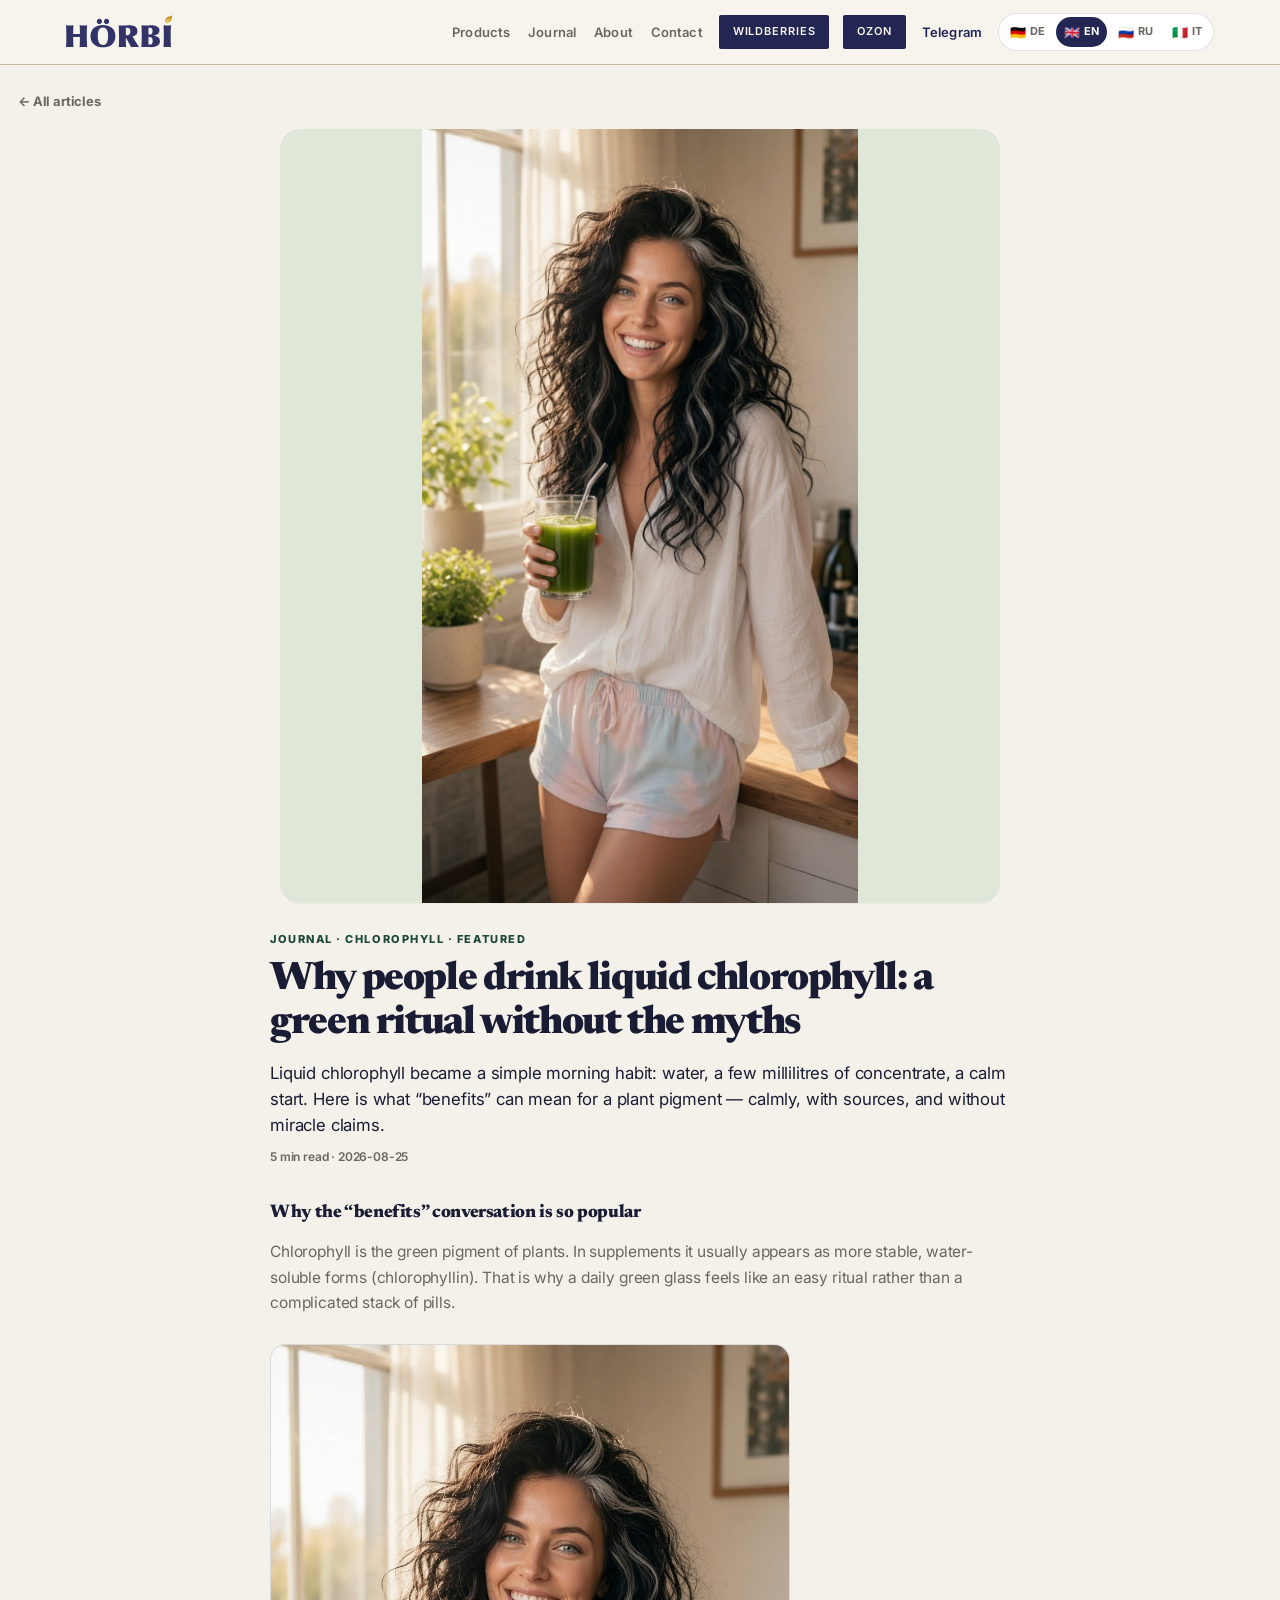
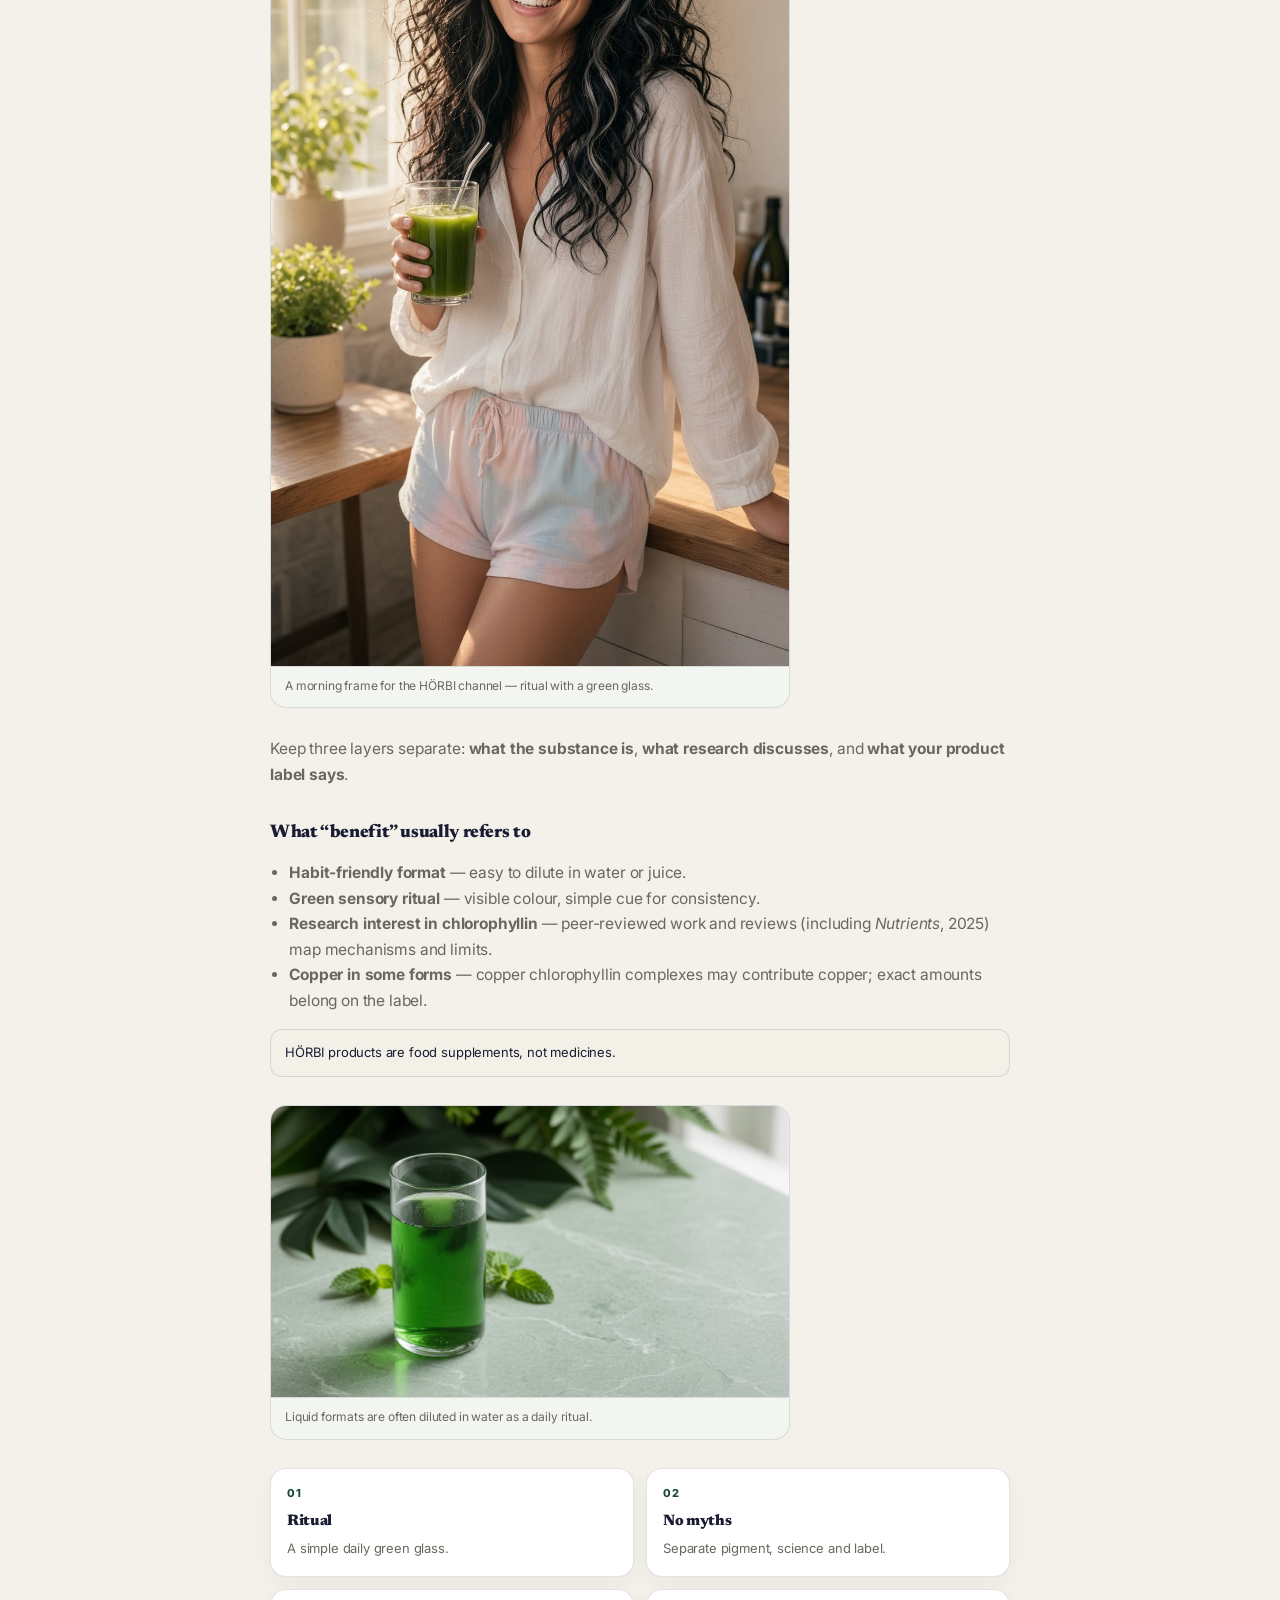
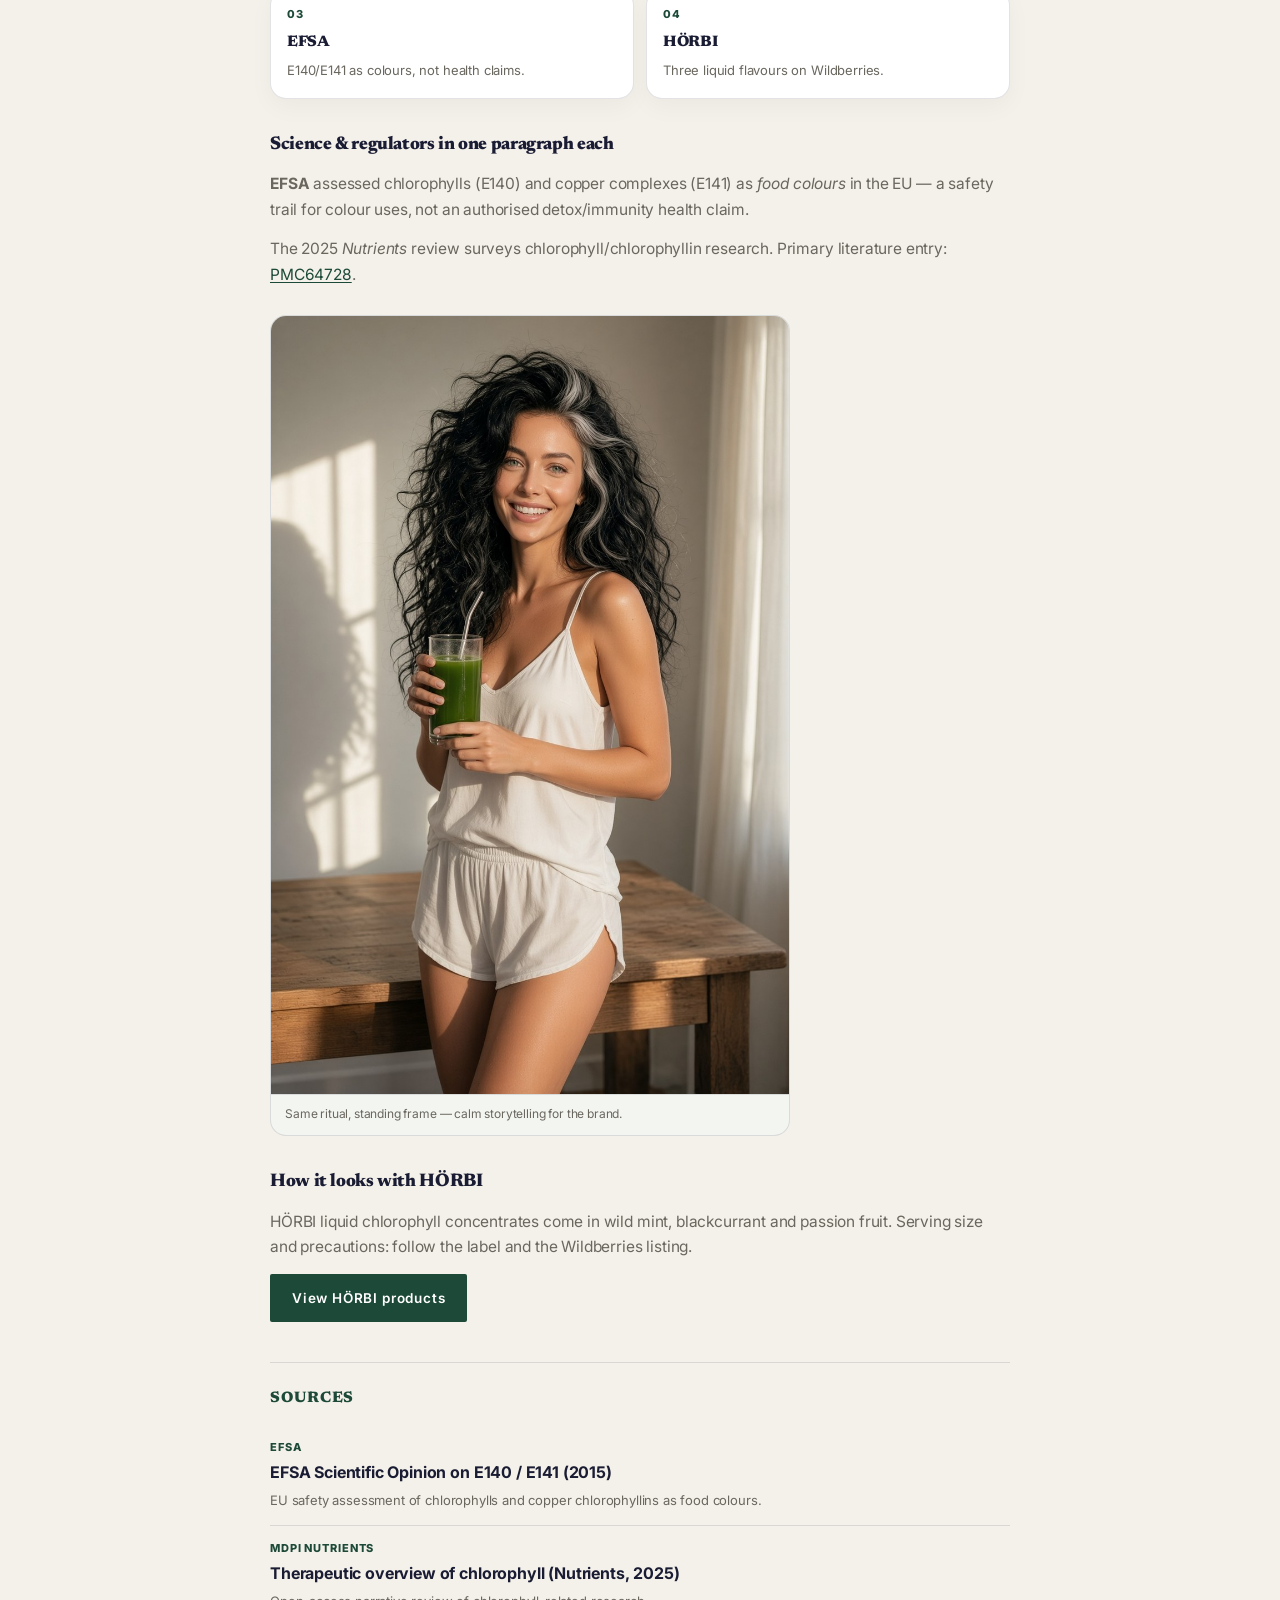
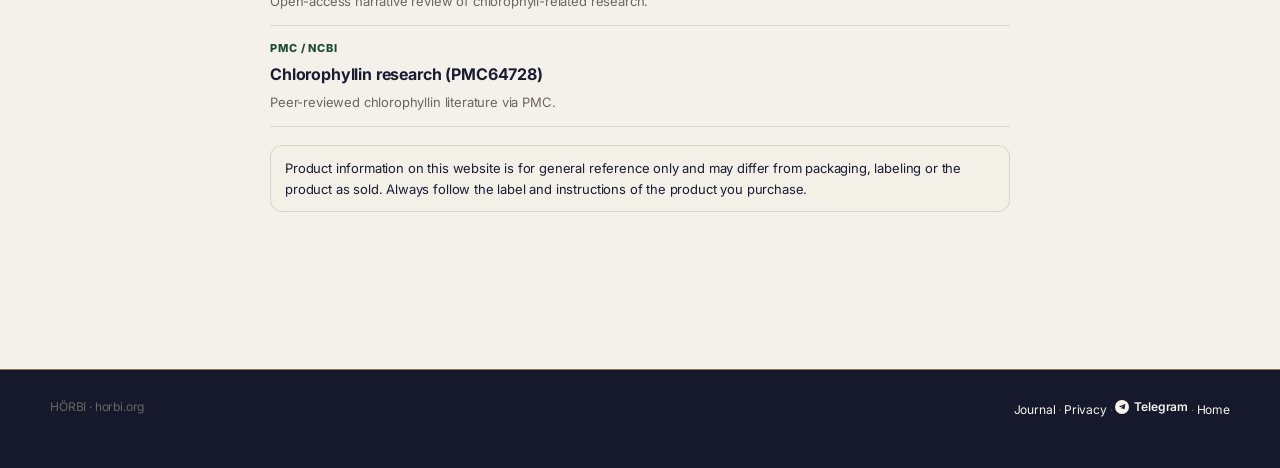
==== commit 95516ce7: "Add Ozon shop links next to Wildberries. Mint, blackcurrant and passion-fruit chlorophyll cards get " ====
--- a/article.html
+++ b/article.html
@@ -4,7 +4,7 @@
   <meta charset="UTF-8" />
   <meta name="viewport" content="width=device-width, initial-scale=1, viewport-fit=cover" />
   <title>Article — HÖRBI Journal</title>
-  <meta name="description" content="HÖRBI Journal article on liquid chlorophyll with cited sources (PMC, EFSA, MDPI)." />
+  <meta name="description" content="HÖRBI Journal article with cited sources. Chlorophyll notes and capsule formulas, doses from the label." />
   <meta name="robots" content="index, follow" />
   <link rel="canonical" href="https://horbi.org/article.html" />
   <meta property="og:type" content="article" />
@@ -14,8 +14,8 @@
   <link rel="preconnect" href="https://fonts.googleapis.com" />
   <link rel="preconnect" href="https://fonts.gstatic.com" crossorigin />
   <link href="https://fonts.googleapis.com/css2?family=Inter:wght@400;500;600;700&family=Newsreader:opsz,wght@6..72,400;6..72,500;6..72,600&display=swap" rel="stylesheet" />
-  <link rel="stylesheet" href="css/app.css?v=20260929rx" />
-  <link rel="stylesheet" href="css/articles.css?v=20260929dew" />
+  <link rel="stylesheet" href="css/app.css?v=20261026ozon" />
+  <link rel="stylesheet" href="css/articles.css?v=20261006caps" />
 </head>
 <body>
   <nav class="nav" id="site-nav">
@@ -35,6 +35,7 @@
           <a href="index.html#about" id="nav-about">About</a>
           <a href="index.html#contact" id="nav-contact">Contact</a>
           <a class="nav-shop" href="https://www.wildberries.ru/brands/312311510-horbi" target="_blank" rel="noopener" id="nav-shop">Wildberries</a>
+          <a class="nav-ozon" href="https://www.ozon.ru/category/bad-dlya-korrektsii-vesa-35174/horbi-102087142/" target="_blank" rel="noopener" id="nav-ozon">Ozon</a>
           <a class="nav-tg" href="https://t.me/horbiorg" target="_blank" rel="noopener" id="nav-telegram">Telegram</a>
         </div>
         <div class="lang" role="group" aria-label="Language">
@@ -66,9 +67,11 @@
     </div>
   </footer>
 
-  <script src="js/i18n.js?v=alina1"></script>
-  <script src="js/articles-data.js?v=alina1"></script>
-  <script src="js/articles-app.js?v=alina1"></script>
+  <script src="js/i18n.js?v=20261026ozon"></script>
+  <script src="js/articles-data.js?v=20261006caps"></script>
+  <script src="js/articles-capsules.js?v=20261006caps"></script>
+  <script src="js/articles-health.js?v=20261007health"></script>
+  <script src="js/articles-app.js?v=20261026ozon"></script>
   <script src="js/track.js?v=1" defer></script>
 </body>
 </html>
--- a/css/app.css
+++ b/css/app.css
@@ -185,14 +185,16 @@
   background: rgba(47, 107, 58, 0.08);
   color: var(--ink);
 }
-.nav-links > a.nav-shop {
+.nav-links > a.nav-shop,
+.nav-links > a.nav-ozon {
   color: #fff;
   font-weight: 600;
   background: var(--green);
   text-align: center;
   margin-top: 4px;
 }
-.nav-links > a.nav-shop:hover {
+.nav-links > a.nav-shop:hover,
+.nav-links > a.nav-ozon:hover {
   background: var(--green-mid);
   color: #fff;
 }
@@ -272,6 +274,7 @@
     color: var(--ink);
   }
   .nav-links > a.nav-shop,
+  .nav-links > a.nav-ozon,
   .nav-links > a.nav-tg {
     background: transparent;
     margin-top: 0;
@@ -1201,9 +1204,17 @@
 #sheet-desc .spec th {
   background: var(--green-soft);
   color: var(--ink);
-  width: 40%;
-}
-#sheet-desc .spec td { width: 60%; }
+}
+#sheet-desc .spec th:nth-child(1),
+#sheet-desc .spec td:nth-child(1) { width: 46%; }
+#sheet-desc .spec th:nth-child(2),
+#sheet-desc .spec td:nth-child(2) { width: 30%; }
+#sheet-desc .spec th:nth-child(3),
+#sheet-desc .spec td:nth-child(3) { width: 24%; }
+#sheet-desc .spec td:nth-child(3) {
+  color: var(--gold);
+  font-variant-numeric: tabular-nums;
+}
 #sheet-desc .soon-line {
   font-size: clamp(1.1rem, 4.5vw, 1.6rem);
   font-weight: 900;
@@ -1333,7 +1344,7 @@
     padding-bottom: max(20px, env(safe-area-inset-bottom, 0px));
   }
   .hero-logo { width: min(78vw, 300px); }
-  .hero h1 { font-size: clamp(2.1rem, 9vw, 3.2rem); }
+  .hero h1 { font-size: clamp(2.8rem, 12vw, 4.4rem); }
   .hero-fade { height: 48px; }
   .sheet-nav { width: 36px; height: 36px; font-size: 20px; }
   .sheet-nav.prev { left: 6px; }
@@ -1401,6 +1412,18 @@
   #sheet-desc .spec td {
     font-weight: 600;
     color: var(--ink);
+  }
+  #sheet-desc .spec td:nth-child(1) {
+    font-weight: 500;
+    font-size: 11px;
+    letter-spacing: 0.04em;
+    text-transform: uppercase;
+    color: var(--green);
+    background: var(--green-soft);
+  }
+  #sheet-desc .spec td:nth-child(3) {
+    color: var(--gold);
+    font-weight: 700;
   }
   #sheet-desc .spec th {
     background: var(--green-soft);
@@ -1492,14 +1515,16 @@
 .nav-links > a {
   letter-spacing: 0.01em;
 }
-.nav-links > a.nav-shop {
+.nav-links > a.nav-shop,
+.nav-links > a.nav-ozon {
   background: var(--navy);
   color: #f7f4ee;
   box-shadow: none;
   border-radius: 2px;
 }
 @media (min-width: 900px) {
-  .nav-links > a.nav-shop {
+  .nav-links > a.nav-shop,
+  .nav-links > a.nav-ozon {
     display: inline-flex;
     align-items: center;
     background: var(--navy);
@@ -1511,7 +1536,8 @@
     text-transform: uppercase;
     font-size: 11px;
   }
-  .nav-links > a.nav-shop:hover {
+  .nav-links > a.nav-shop:hover,
+  .nav-links > a.nav-ozon:hover {
     background: #12142e;
     color: #f7f4ee;
   }
@@ -1537,7 +1563,7 @@
   text-align: left;
   display: grid;
   grid-template-columns: minmax(0, 1.05fr) minmax(280px, 0.78fr);
-  align-items: center;
+  align-items: stretch;
   justify-items: stretch;
   gap: clamp(28px, 4vw, 64px);
   width: min(1180px, calc(100% - 48px));
@@ -1547,8 +1573,10 @@
 .hero-copy {
   align-items: flex-start;
   text-align: left;
+  justify-content: flex-start;
   max-width: 640px;
   margin: 0;
+  height: 100%;
 }
 .hero .actions { justify-content: flex-start; }
 .hero-still {
@@ -1566,6 +1594,7 @@
   max-height: none;
   object-fit: contain;
   object-position: center;
+  transition: opacity 0.7s ease, transform 0.7s ease;
 }
 .hero-media,
 .hero-fade,
@@ -1591,72 +1620,175 @@
   margin: 16px 0 0;
   color: var(--navy);
   font-weight: 500;
-  font-size: clamp(2.7rem, 1.4rem + 4.2vw, 5rem);
-  letter-spacing: -0.03em;
-  line-height: 0.98;
+  font-size: clamp(3.6rem, 1.8rem + 6.4vw, 7.6rem);
+  letter-spacing: -0.035em;
+  line-height: 0.9;
   text-shadow: none;
+  text-align: left;
+  width: 100%;
+  min-height: 0;
+  transition: opacity 0.7s ease, transform 0.7s ease;
+}
+.hero h1.is-long {
+  font-size: clamp(2.8rem, 1.3rem + 4.2vw, 5.4rem);
+}
+.hero h1.is-out,
+.hero .sub.is-out,
+.hero-still img.is-out {
+  opacity: 0;
+  transform: translateY(10px);
 }
 .hero-rule {
-  width: 48px;
+  width: 56px;
   height: 1px;
-  margin: 22px auto 0;
+  margin: auto 0 0;
   border-radius: 0;
   background: var(--gold);
 }
 .hero .sub {
   color: var(--muted);
-  max-width: 42ch;
+  max-width: 36ch;
+  width: 100%;
+  margin: 12px 0 0;
   font-size: 1.02rem;
-}
-.hero .btn-fill {
-  background: var(--navy);
-  color: #f7f4ee;
+  line-height: 1.45;
+  min-height: 0;
+  text-align: left;
+  transition: opacity 0.7s ease, transform 0.7s ease;
+}
+.hero .actions { gap: 22px 36px; }
+.hero .btn {
+  min-height: 0;
+  padding: 11px 2px 9px;
+  border: 0;
+  border-radius: 0;
+  background: transparent;
+  color: var(--navy);
   box-shadow: none;
-}
-.hero .btn-fill:hover { background: #12142e; color: #f7f4ee; }
+  font-weight: 500;
+  font-size: 11px;
+  letter-spacing: 0.2em;
+  text-transform: uppercase;
+  position: relative;
+}
+.hero .btn::before,
+.hero .btn::after {
+  content: "";
+  position: absolute;
+  left: 0;
+  right: 0;
+  height: 1px;
+  background: linear-gradient(90deg, transparent, #e4d3ae 18%, var(--gold) 50%, #e4d3ae 82%, transparent);
+  background-size: 200% 100%;
+  animation: horbi-shimmer 3.2s ease-in-out infinite;
+}
+.hero .btn::before { top: 0; }
+.hero .btn::after { bottom: 0; }
+.hero .btn-fill,
 .hero .btn-ghost {
-  border: 1px solid rgba(35, 37, 82, 0.35);
+  background: transparent;
   color: var(--navy);
+  border: 0;
+  box-shadow: none;
+}
+.hero .btn-fill:hover,
+.hero .btn-ghost:hover {
   background: transparent;
-}
-.hero .btn-ghost:hover { background: rgba(35, 37, 82, 0.05); }
+  color: var(--navy);
+}
+.hero .btn:hover::before,
+.hero .btn:hover::after { animation-duration: 1.4s; }
+@keyframes horbi-shimmer {
+  0% { background-position: 120% 0; }
+  100% { background-position: -120% 0; }
+}
 .flavor-rail {
   grid-column: 1 / -1;
   display: flex;
+  flex-direction: column;
+  flex-wrap: nowrap;
+  justify-content: flex-start;
+  gap: 6px;
+  margin-top: 28px;
+  max-width: 100%;
+  min-width: 0;
+  width: 100%;
+  border-top: 1px solid rgba(141, 115, 68, 0.35);
+  border-bottom: 0;
+  padding-top: 16px;
+}
+.rail-row {
+  display: flex;
+  align-items: baseline;
+  min-width: 0;
+  max-width: 100%;
+  gap: 18px;
+}
+.rail-row + .rail-row { border-top: 0; }
+.rail-label {
+  flex: 0 0 72px;
+  display: flex;
+  align-items: center;
+  padding: 0;
+  font-size: 10px;
+  font-weight: 650;
+  letter-spacing: 0.2em;
+  text-transform: uppercase;
+  color: var(--gold);
+  border-right: 0;
+}
+.rail-links {
+  display: flex;
+  flex: 1;
   flex-wrap: wrap;
-  justify-content: stretch;
-  gap: 0;
-  margin-top: 8px;
-  max-width: none;
-  width: 100%;
-  border-top: 1px solid var(--line);
-  border-bottom: 1px solid var(--line);
+  min-width: 0;
+  max-width: 100%;
+  gap: 0 4px;
 }
 .flavor-rail a {
   display: inline-flex;
-  flex: 1 1 0;
+  flex: 0 1 auto;
   align-items: baseline;
-  justify-content: center;
+  justify-content: flex-start;
   gap: 8px;
   color: var(--navy);
   border: 0;
-  border-right: 1px solid var(--line);
   background: transparent;
   border-radius: 0;
-  padding: 14px 10px;
-  font-size: 13px;
+  padding: 7px 12px;
+  font-family: var(--serif);
+  font-size: 1.05rem;
   font-weight: 500;
-  letter-spacing: 0.02em;
+  letter-spacing: 0;
+  text-align: left;
   backdrop-filter: none;
-}
-.flavor-rail a:last-child { border-right: 0; }
+  position: relative;
+}
+.rail-links a:last-child { border-right: 0; }
 .flavor-rail a span {
+  font-family: var(--font);
   font-size: 10px;
   letter-spacing: 0.14em;
   color: var(--gold);
   font-weight: 650;
 }
-.flavor-rail a:hover { background: rgba(35, 37, 82, 0.04); color: var(--navy); }
+.flavor-rail a:hover { background: transparent; color: var(--navy); }
+.flavor-rail a.is-on {
+  background: rgba(141, 115, 68, 0.22);
+  color: var(--navy);
+  box-shadow: 0 0 0 1px rgba(141, 115, 68, 0.45);
+}
+.flavor-rail a.is-on span { color: var(--navy); }
+.flavor-rail a.is-on::after {
+  content: "";
+  position: absolute;
+  left: 10px;
+  right: 10px;
+  bottom: 0;
+  height: 3px;
+  background: var(--gold);
+  box-shadow: 0 0 12px rgba(141, 115, 68, 0.9);
+}
 
 .catalog-band {
   background: transparent;
@@ -1734,6 +1866,27 @@
   -webkit-line-clamp: 2;
   -webkit-box-orient: vertical;
   overflow: hidden;
+}
+.card-shops {
+  display: flex;
+  flex-wrap: wrap;
+  gap: 6px;
+  margin-top: 2px;
+}
+.card-shop {
+  font-size: 10px;
+  font-weight: 700;
+  letter-spacing: 0.08em;
+  text-transform: uppercase;
+  padding: 5px 8px;
+  border: 1px solid var(--line);
+  border-radius: 2px;
+  color: var(--navy);
+}
+.card-shop:hover {
+  border-color: var(--navy);
+  background: var(--navy);
+  color: #f7f4ee;
 }
 .card-body .more {
   color: var(--navy);
@@ -1871,16 +2024,27 @@
     grid-template-columns: 1fr;
     text-align: center;
     width: min(100% - 32px, 1180px);
-  }
-  .hero-copy { align-items: center; text-align: center; }
+    min-width: 0;
+  }
+  .hero { align-items: center; }
+  .hero-copy { min-height: 0; align-items: center; text-align: center; }
+  .hero h1,
+  .hero .sub { text-align: center; }
+  .hero-rule { margin: 18px 0 0; }
   .hero .actions,
   .flavor-rail { justify-content: center; }
-  .hero-still { max-width: 420px; justify-self: center; aspect-ratio: 1 / 1; }
+  .hero { padding-top: 92px; padding-bottom: 16px; gap: 14px; }
+  .hero h1 { min-height: 1.15em; }
+  .hero .sub { min-height: 0; }
+  .hero-still { max-width: 200px; justify-self: center; aspect-ratio: 4 / 5; }
   .about-facts,
   .closer { grid-template-columns: 1fr; }
   .about-facts li { border-right: 0; border-bottom: 1px solid var(--line); }
   .about-facts li:last-child { border-bottom: 0; }
-  .flavor-rail a { border-right: 0; border-bottom: 1px solid var(--line); flex: 1 1 40%; justify-content: center; }
+  .rail-row { justify-content: center; }
+  .rail-label { flex-basis: auto; padding: 0; }
+  .rail-links { overflow-x: auto; flex-wrap: nowrap; justify-content: flex-start; min-width: 0; }
+  .flavor-rail a { flex: 0 0 auto; padding: 8px 14px; }
 }
 @media (max-width: 760px) {
   .grid.grid-liquid,
@@ -1894,6 +2058,14 @@
     padding-top: 104px;
   }
 }
+@media (prefers-reduced-motion: reduce) {
+  .hero h1,
+  .hero .sub,
+  .hero-still img { transition: none; }
+  .hero-rule,
+  .hero .btn::before,
+  .hero .btn::after { animation: none; }
+}
 @media (max-width: 520px) {
   .grid.grid-liquid,
   .grid.grid-caps { grid-template-columns: 1fr; }
--- a/css/articles.css
+++ b/css/articles.css
@@ -332,6 +332,39 @@
   color: var(--muted);
   border-top: 1px solid var(--line);
 }
+.dose {
+  display: grid;
+  grid-template-columns: repeat(auto-fit, minmax(148px, 1fr));
+  gap: 10px;
+  margin: 8px 0 16px;
+}
+.dose-item {
+  background: #fff;
+  border: 1px solid var(--line);
+  border-radius: 16px;
+  padding: 14px 14px 12px;
+  box-shadow: 0 8px 24px rgba(18, 20, 15, 0.04);
+}
+.dose-item .k {
+  font-size: 11px;
+  font-weight: 800;
+  letter-spacing: 0.08em;
+  text-transform: uppercase;
+  color: var(--green);
+}
+.dose-item .v {
+  margin: 6px 0 4px;
+  font-size: 1.45rem;
+  font-weight: 800;
+  letter-spacing: -0.03em;
+  line-height: 1.1;
+  color: var(--ink);
+}
+.dose-item .s {
+  font-size: 12.5px;
+  line-height: 1.35;
+  color: var(--muted);
+}
 
 /* Callout infographic grid (code-built, exact text) */
 .callout-grid {
